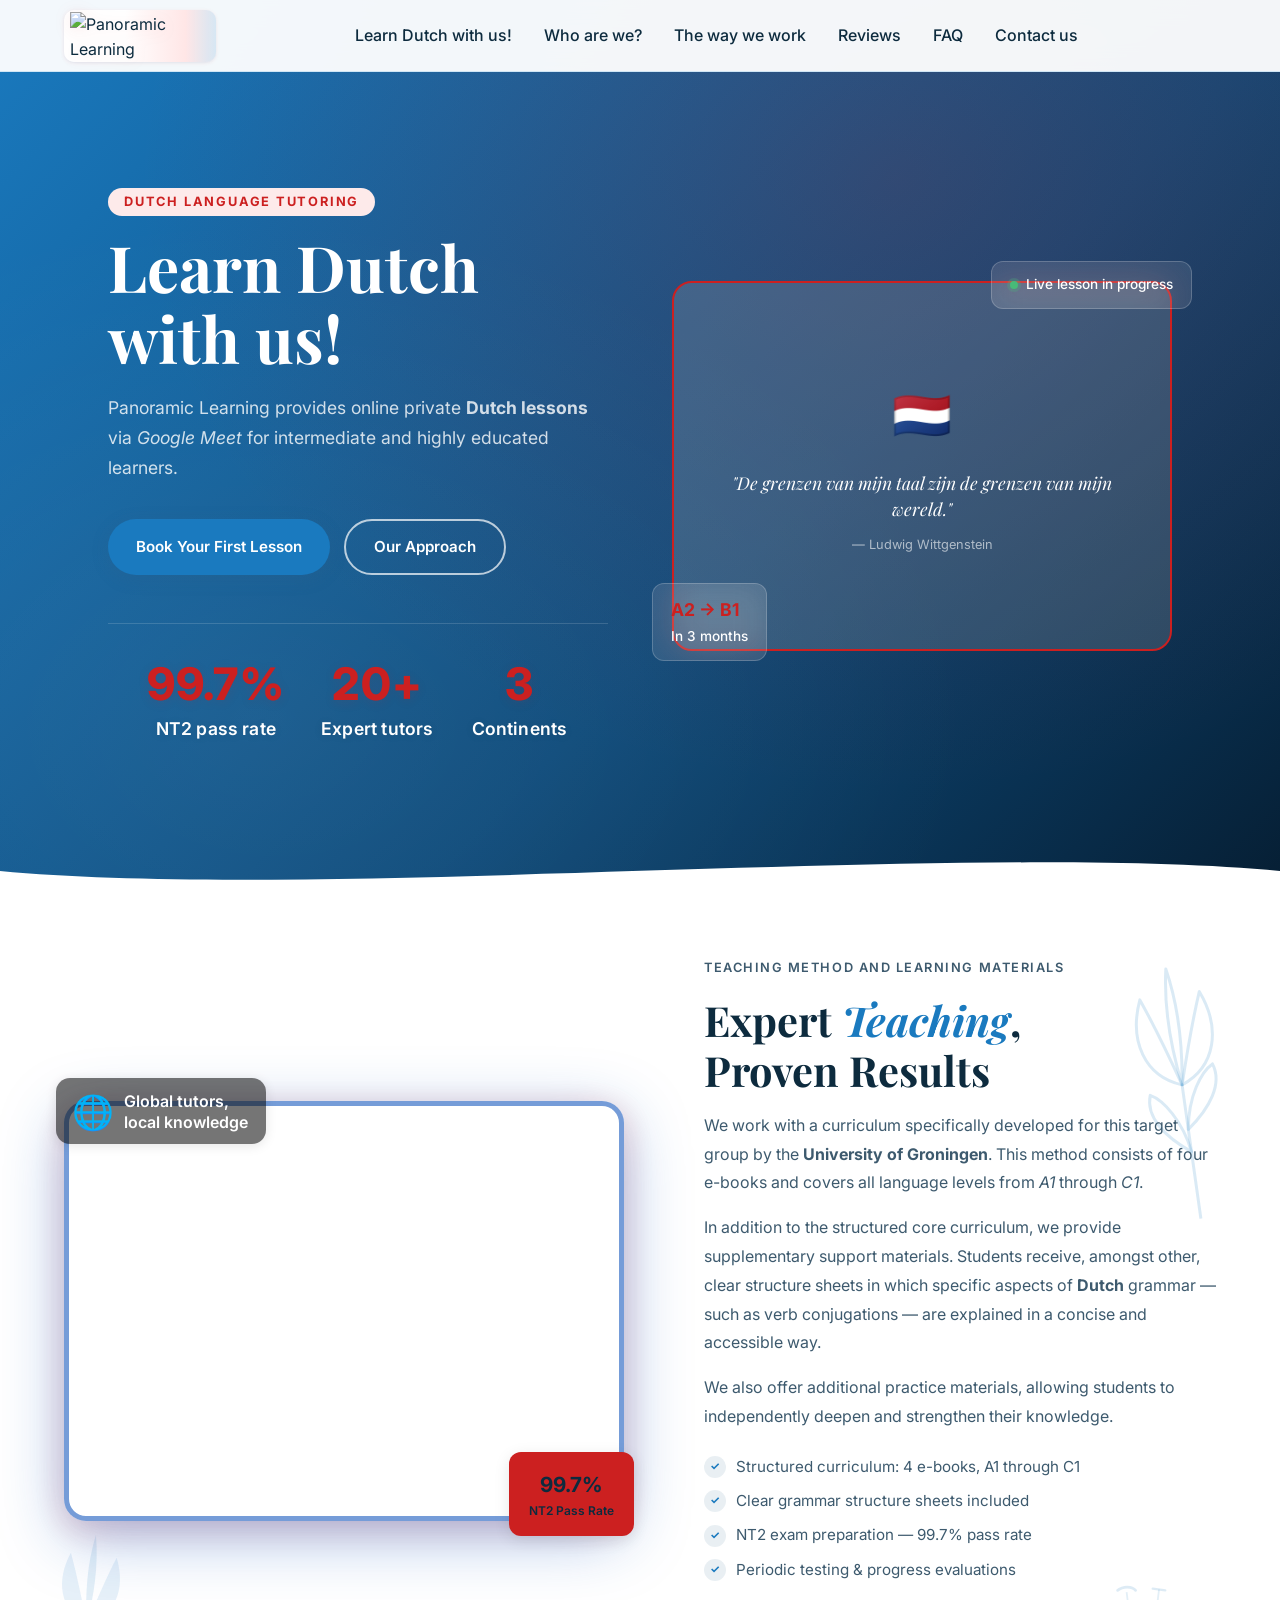
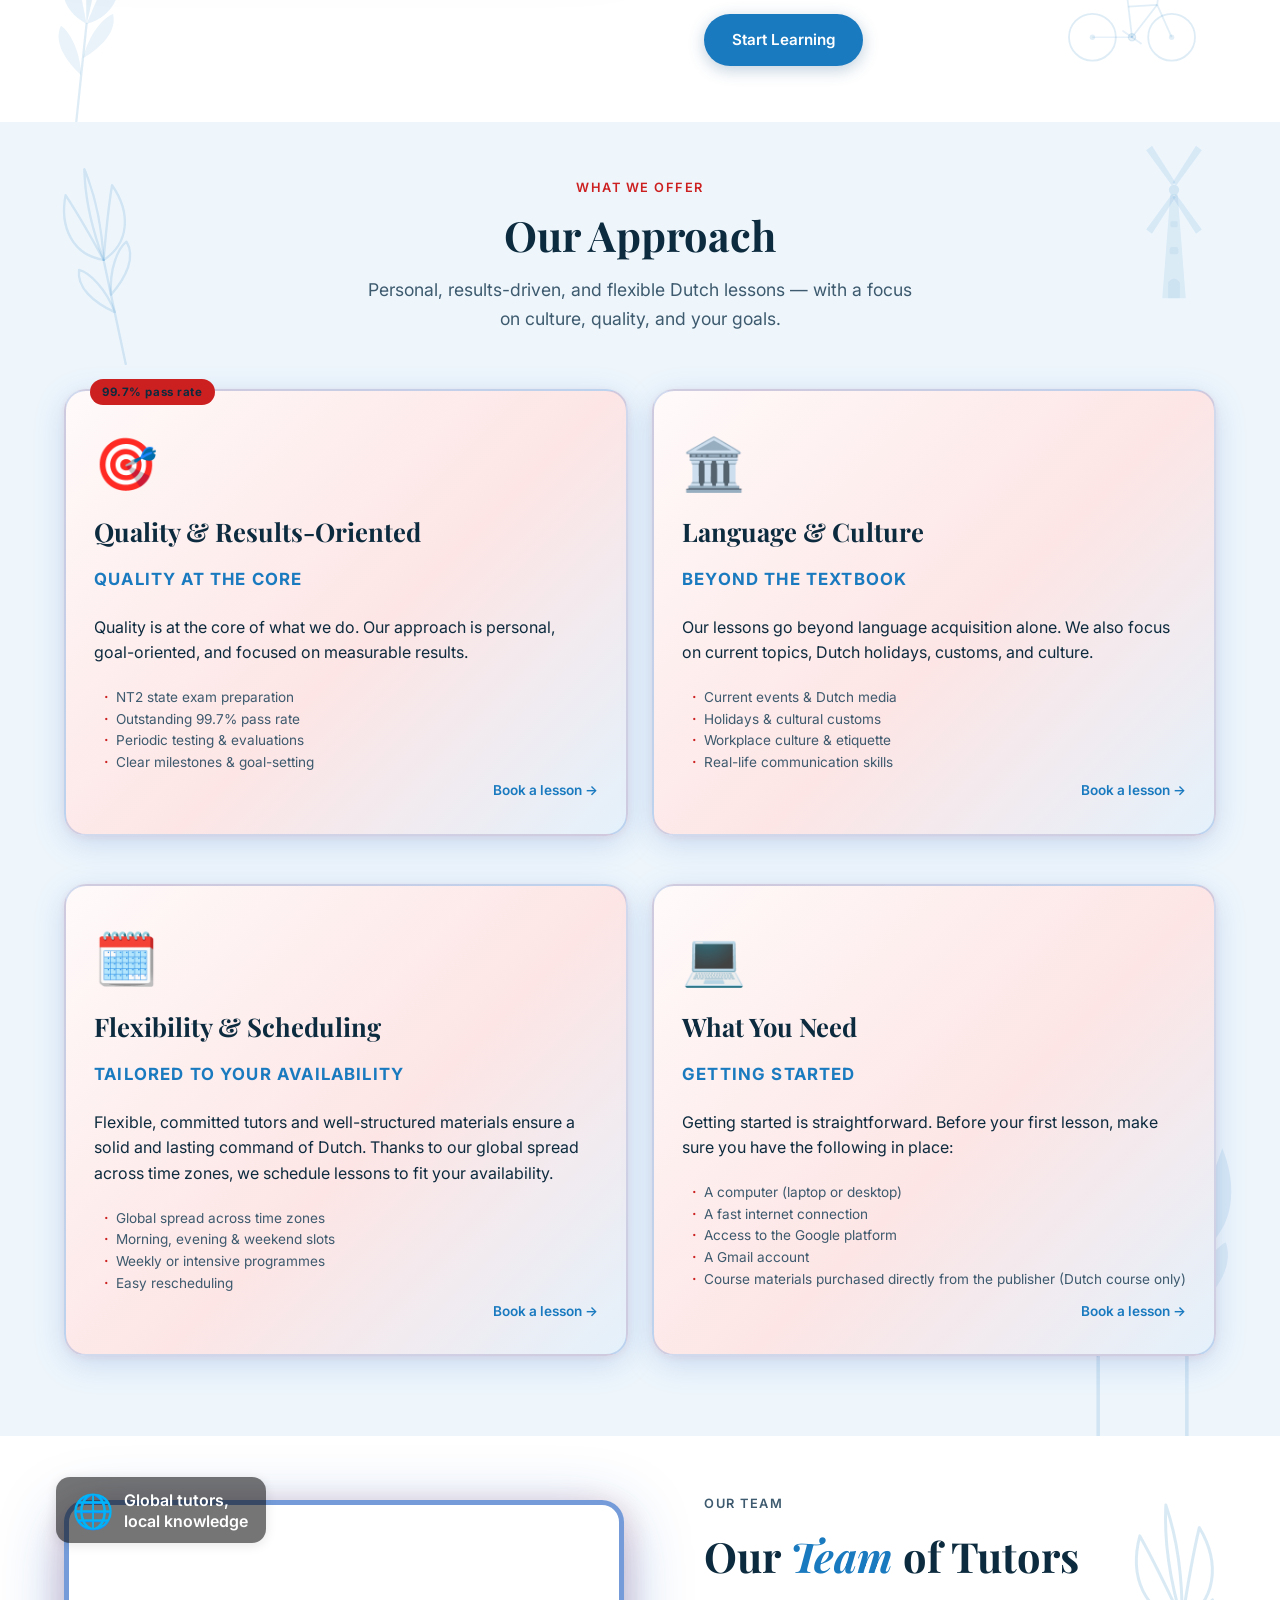
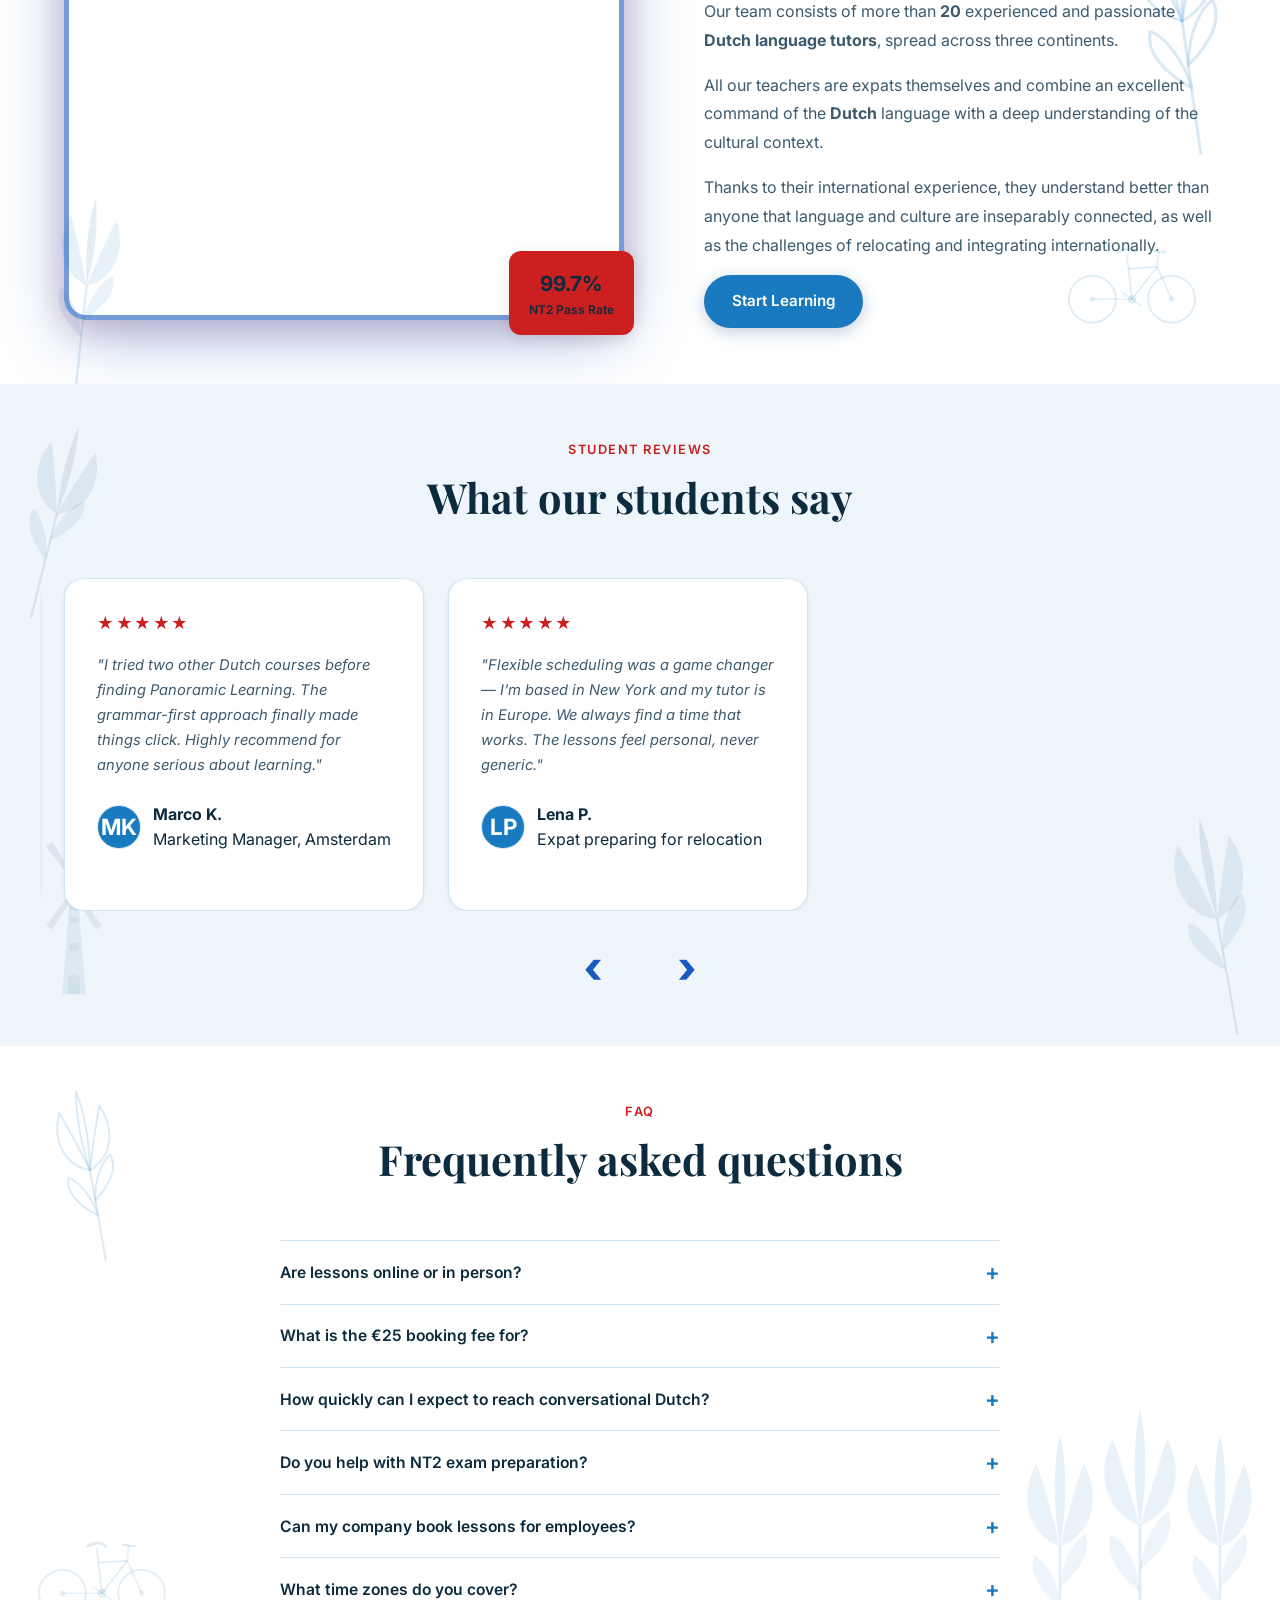
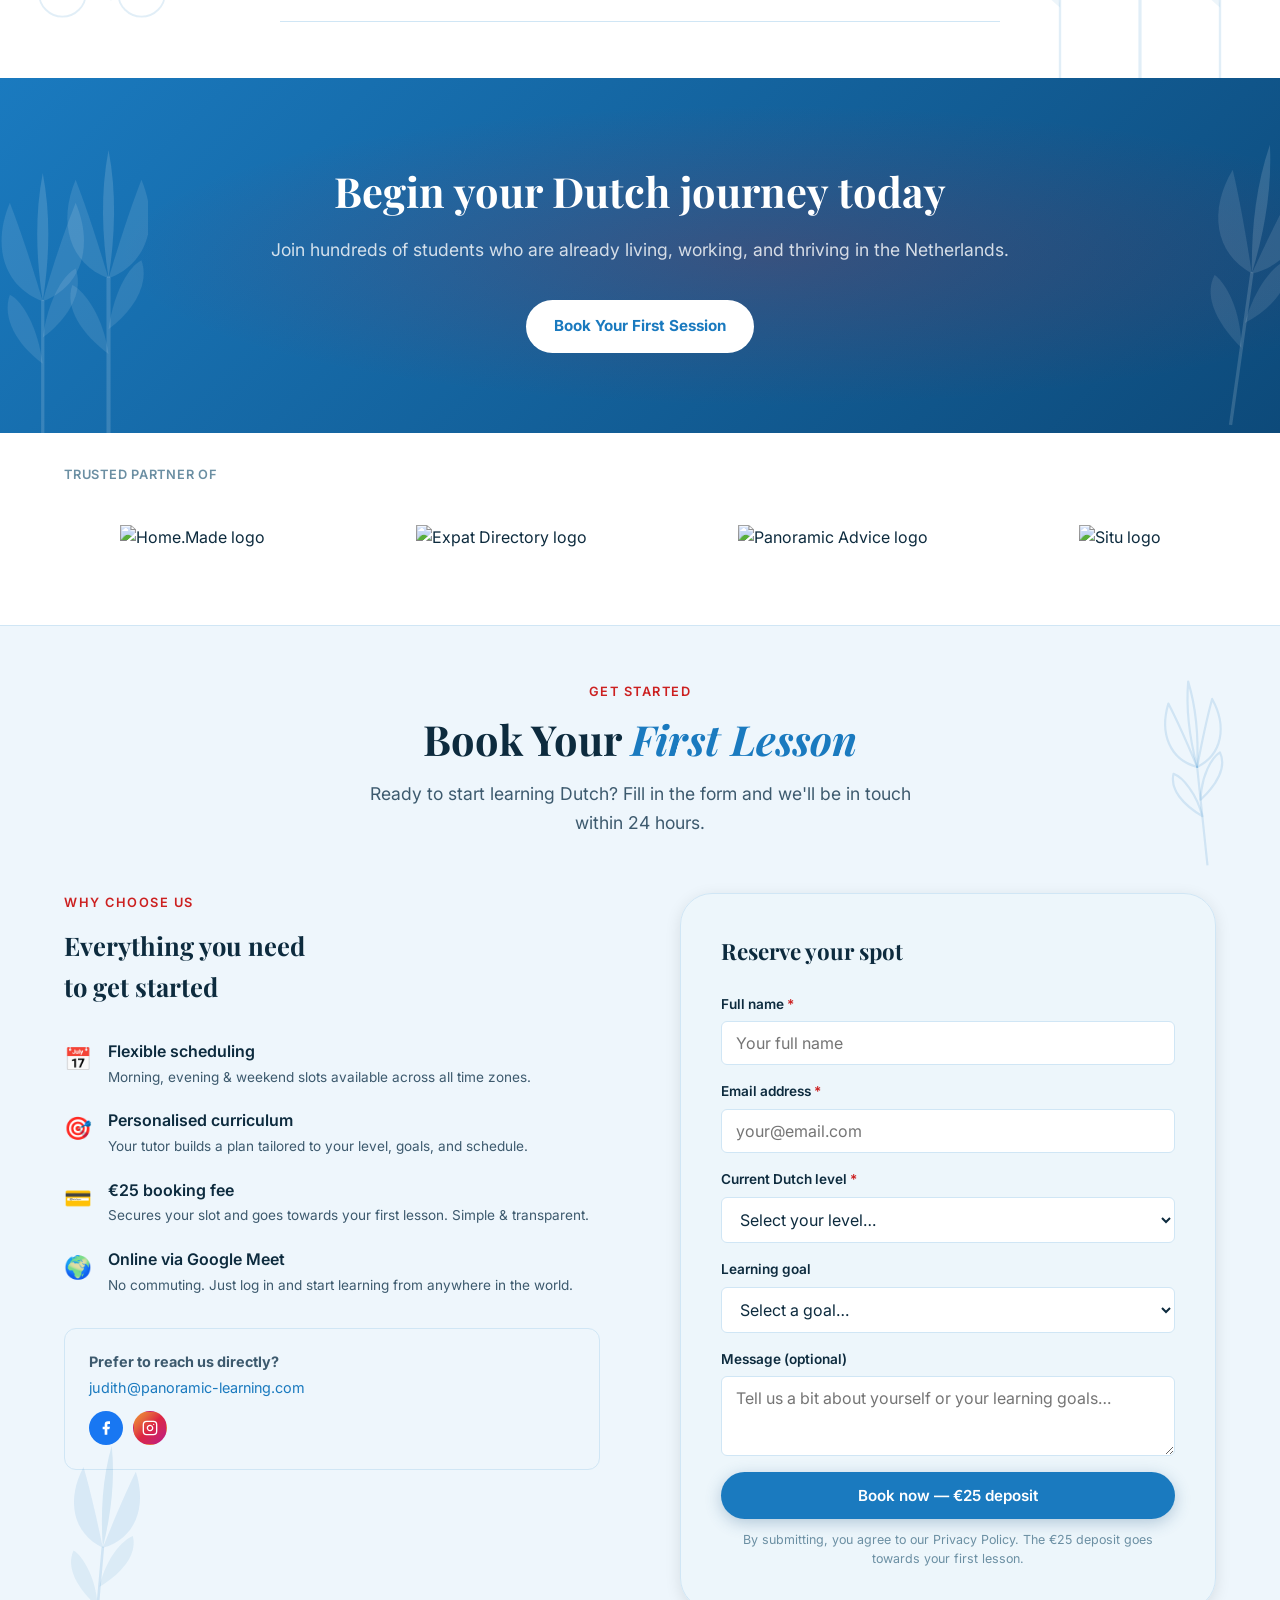
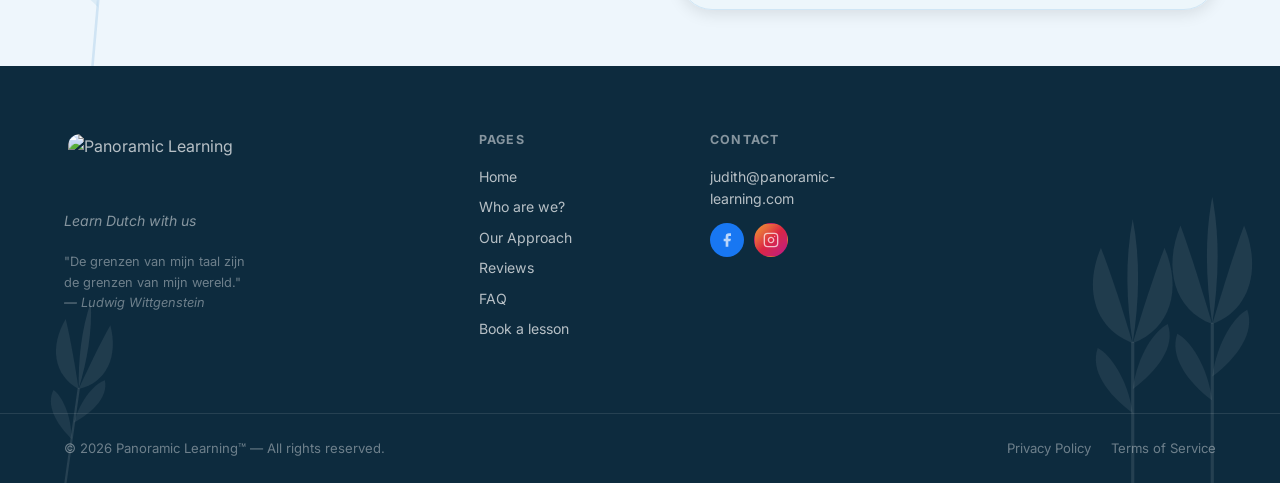
==== index.html @ 32dc15e9 "Add files via upload" ====
<!DOCTYPE html>
<html lang="en">

<head>
  <meta charset="UTF-8" />
  <meta name="viewport" content="width=device-width, initial-scale=1.0" />
  <title>Panoramic Learning — Learn Dutch With Us</title>
  <meta name="description" content="Expert Dutch language tutors for expats and internationals. Flexible online lessons, personalised curriculum, real cultural immersion." />
  <meta name="robots" content="noindex, nofollow" />
  <link rel="icon" type="image/png" href="images/logo.png" />
  <link rel="preconnect" href="https://fonts.googleapis.com" />
  <link rel="preconnect" href="https://fonts.gstatic.com" crossorigin />
  <link href="https://fonts.googleapis.com/css2?family=Playfair+Display:wght@400;600;700&family=Inter:wght@300;400;500;600&display=swap" rel="stylesheet" />
  <link rel="stylesheet" href="style.css" />
</head>

<body>

  <!-- ========== HEADER ========== -->
  <header class="site-header" id="site-header">
    <div class="container header-inner">
      <a href="#home" class="logo">
        <span class="logo-highlight logo-highlight--full">
          <img src="images/full-logo.png" alt="Panoramic Learning" class="logo-img logo-img--full" />
        </span>
        <span class="logo-highlight logo-highlight--tulip">
          <img src="images/logo.png" alt="Panoramic Learning Tulip Logo" class="logo-img logo-img--tulip" />
        </span>
      </a>
      <nav class="main-nav" id="main-nav">
        <ul class="main-menu">
          <li><a href="#home">Learn Dutch with us!</a></li>
          <li><a href="#about">Who are we?</a></li>
          <li><a href="#courses">The way we work</a></li>
          <li><a href="#testimonials">Reviews</a></li>
          <li><a href="#faq">FAQ</a></li>
          <li><a href="#booking" class="nav-cta">Contact us</a></li>
        </ul>
      </nav>
      <div class="header-actions">
        <button class="hamburger" id="hamburger" aria-label="Toggle menu" aria-expanded="false">
          <span></span><span></span><span></span>
        </button>
      </div>
    </div>
  </header>

  <!-- ========== HERO ========== -->
  <section class="hero" id="home">
    <div class="hero-bg"></div>
    <div class="container hero-inner">
      <div class="hero-content slide-in-left">
        <p class="hero-eyebrow">Dutch Language Tutoring</p>
        <h1 class="hero-title">Learn Dutch<br>with us!</h1>
        <p class="hero-sub">Panoramic Learning provides online private <strong>Dutch lessons</strong> via <em>Google Meet</em> for intermediate and highly educated learners.</p>
        <div class="hero-actions fade-up anim-delay-1">
          <a href="#booking" class="btn btn-primary">Book Your First Lesson</a>
          <a href="#courses" class="btn btn-outline">Our Approach</a>
        </div>
        <div class="hero-stats fade-up anim-delay-2">
          <div class="stat"><strong>99.7%</strong><span>NT2 pass rate</span></div>
          <div class="stat"><strong>20+</strong><span>Expert tutors</span></div>
          <div class="stat"><strong>3</strong><span>Continents</span></div>
        </div>
      </div>
      <div class="hero-visual slide-in-right">
        <div class="hero-card hero-card--main tulip-bg">
          <div class="hero-card-icon">&#x1f1f3;&#x1f1f1;</div>
          <p class="hero-card-quote">"De grenzen van mijn taal zijn de grenzen van mijn wereld."</p>
          <p class="hero-card-author">— Ludwig Wittgenstein</p>
        </div>
        <div class="hero-card hero-card--float hero-card--float-1">
          <span class="badge-dot badge-dot--green"></span>
          <span>Live lesson in progress</span>
        </div>
        <div class="hero-card hero-card--float hero-card--float-2">
          <strong>A2 → B1</strong>
          <span>In 3 months</span>
        </div>
      </div>
    </div>

    <!-- LOGO DECORATION -->
    <div class="hero-logo-art-left" aria-hidden="true"
      style="position:absolute; left:-180px; bottom:-90px; opacity:0.13; z-index:0; pointer-events:none;">
      <img src="images/black-logo.png" alt="" style="width:600px; height:auto; display:block;" />
    </div>
    <div class="hero-logo-art-right" aria-hidden="true"
      style="position:absolute; right:-180px; bottom:-90px; opacity:0.13; z-index:0; pointer-events:none;">
      <img src="images/black-logo.png" alt="" style="width:600px; height:auto; display:block;" />
    </div>

    <div class="hero-wave">
      <svg viewBox="0 0 1440 60" preserveAspectRatio="none">
        <path d="M0,30 C360,60 1080,0 1440,30 L1440,60 L0,60 Z" fill="#ffffff" />
      </svg>
    </div>
  </section>

  <!-- ========== ABOUT — Teaching Method ========== -->
  <section class="section about" id="about">
    <!-- botanical outline tulip -->
    <svg class="section-tulip-deco st-about" aria-hidden="true" viewBox="0 0 80 200" fill="none"
      stroke="rgba(26,122,191,0.16)" stroke-width="2" stroke-linecap="round" stroke-linejoin="round"
      xmlns="http://www.w3.org/2000/svg">
      <path d="M40,200 L40,110" />
      <path d="M40,155 C24,143 13,128 18,114 C26,118 37,134 40,155Z" />
      <path d="M40,140 C56,128 67,113 62,99 C54,103 43,118 40,140Z" />
      <path d="M40,110 C16,101 9,76 20,50 C27,68 34,90 40,110Z" />
      <path d="M40,110 C36,84 35,58 40,32 C45,58 44,84 40,110Z" />
      <path d="M40,110 C64,101 71,76 60,50 C53,68 46,90 40,110Z" />
    </svg>
    <!-- filled tulip, bottom-left -->
    <svg class="section-tulip-deco st-about-2" aria-hidden="true" viewBox="0 0 80 200"
      xmlns="http://www.w3.org/2000/svg">
      <path d="M40,200 L40,110" fill="none" stroke="rgba(26,122,191,0.14)" stroke-width="2" stroke-linecap="round" />
      <path d="M40,155 C24,143 13,128 18,114 C26,118 37,134 40,155Z" fill="rgba(26,122,191,0.09)" />
      <path d="M40,140 C56,128 67,113 62,99 C54,103 43,118 40,140Z" fill="rgba(26,122,191,0.09)" />
      <path d="M40,110 C16,101 9,76 20,50 C27,68 34,90 40,110Z" fill="rgba(26,122,191,0.10)" />
      <path d="M40,110 C36,84 35,58 40,32 C45,58 44,84 40,110Z" fill="rgba(26,122,191,0.12)" />
      <path d="M40,110 C64,101 71,76 60,50 C53,68 46,90 40,110Z" fill="rgba(26,122,191,0.10)" />
    </svg>
    <!-- Dutch bicycle decoration, bottom-right -->
    <svg class="section-tulip-deco st-bike-about" aria-hidden="true" viewBox="0 0 200 160" style="width:180px;"
      xmlns="http://www.w3.org/2000/svg">
      <circle cx="36" cy="88" r="26" fill="none" stroke="rgba(26,122,191,0.14)" stroke-width="2" />
      <circle cx="124" cy="88" r="26" fill="none" stroke="rgba(26,122,191,0.14)" stroke-width="2" />
      <circle cx="36" cy="88" r="3" fill="rgba(26,122,191,0.12)" />
      <circle cx="124" cy="88" r="3" fill="rgba(26,122,191,0.12)" />
      <path d="M36,88 L80,88" fill="none" stroke="rgba(26,122,191,0.10)" stroke-width="1.5" />
      <path d="M80,88 L76,54" fill="none" stroke="rgba(26,122,191,0.13)" stroke-width="2" />
      <path d="M76,54 L108,52" fill="none" stroke="rgba(26,122,191,0.13)" stroke-width="2" />
      <path d="M108,52 L80,88" fill="none" stroke="rgba(26,122,191,0.13)" stroke-width="2" />
      <path d="M108,52 L124,88" fill="none" stroke="rgba(26,122,191,0.12)" stroke-width="2" />
      <path d="M76,54 L74,38" fill="none" stroke="rgba(26,122,191,0.12)" stroke-width="2" />
      <path d="M64,36 C70,31 80,31 84,36" fill="none" stroke="rgba(26,122,191,0.15)" stroke-width="3" stroke-linecap="round" />
      <path d="M108,52 L110,35" fill="none" stroke="rgba(26,122,191,0.12)" stroke-width="2" />
      <path d="M103,34 L117,36" fill="none" stroke="rgba(26,122,191,0.15)" stroke-width="2.5" stroke-linecap="round" />
      <circle cx="80" cy="88" r="4" fill="rgba(26,122,191,0.09)" stroke="rgba(26,122,191,0.12)" stroke-width="1.5" />
      <path d="M80,88 L90,95" fill="none" stroke="rgba(26,122,191,0.11)" stroke-width="2" stroke-linecap="round" />
      <path d="M80,88 L70,81" fill="none" stroke="rgba(26,122,191,0.11)" stroke-width="2" stroke-linecap="round" />
    </svg>
    <div class="container about-grid">
      <div class="about-image-wrap slide-in-left">
        <div class="about-image-placeholder about-image-photo">
          <div class="about-img-label">
            <span class="about-img-icon">&#x1f310;</span>
            <span>Global tutors,<br>local knowledge</span>
          </div>
          <div class="about-badge about-badge-corner">
            <strong>99.7%</strong>
            <span>NT2 Pass Rate</span>
          </div>
        </div>
      </div>
      <div class="about-content slide-in-right">
        <p class="section-eyebrow">Teaching Method and Learning Materials</p>
        <h2 class="section-title">Expert <em>Teaching</em>,<br>Proven Results</h2>
        <p>We work with a curriculum specifically developed for this target group by the <strong>University of Groningen</strong>. This method consists of four e-books and covers all language levels from <em>A1</em> through <em>C1</em>.</p>
        <p>In addition to the structured core curriculum, we provide supplementary support materials. Students receive, amongst other, clear structure sheets in which specific aspects of <strong>Dutch</strong> grammar — such as verb conjugations — are explained in a concise and accessible way.</p>
        <p>We also offer additional practice materials, allowing students to independently deepen and strengthen their knowledge.</p>
        <ul class="about-features">
          <li><span class="feature-icon">✓</span> Structured curriculum: 4 e-books, A1 through C1</li>
          <li><span class="feature-icon">✓</span> Clear grammar structure sheets included</li>
          <li><span class="feature-icon">✓</span> NT2 exam preparation — 99.7% pass rate</li>
          <li><span class="feature-icon">✓</span> Periodic testing &amp; progress evaluations</li>
        </ul>
        <a href="#booking" class="btn btn-primary">Start Learning</a>
      </div>
    </div>
  </section>

  <!-- ========== COURSES ========== -->
  <section class="section section--alt courses" id="courses">
    <!-- two filled tulips at bottom-right -->
    <svg class="section-tulip-deco st-courses" aria-hidden="true" viewBox="0 0 110 200" xmlns="http://www.w3.org/2000/svg">
      <path d="M30,200 L30,112" fill="none" stroke="rgba(26,122,191,0.14)" stroke-width="2" stroke-linecap="round" />
      <path d="M30,156 C14,144 3,129 8,115 C16,119 27,135 30,156Z" fill="rgba(26,122,191,0.09)" />
      <path d="M30,141 C46,129 57,114 52,100 C44,104 33,119 30,141Z" fill="rgba(26,122,191,0.09)" />
      <path d="M30,112 C6,103 -1,78 10,52 C17,70 24,92 30,112Z" fill="rgba(26,122,191,0.10)" />
      <path d="M30,112 C26,86 25,60 30,34 C35,60 34,86 30,112Z" fill="rgba(26,122,191,0.12)" />
      <path d="M30,112 C54,103 61,78 50,52 C43,70 36,92 30,112Z" fill="rgba(26,122,191,0.10)" />
      <path d="M80,200 L80,100" fill="none" stroke="rgba(26,122,191,0.14)" stroke-width="2" stroke-linecap="round" />
      <path d="M80,148 C64,136 53,120 58,106 C66,110 77,126 80,148Z" fill="rgba(26,122,191,0.09)" />
      <path d="M80,133 C96,121 107,105 102,91 C94,95 83,111 80,133Z" fill="rgba(26,122,191,0.09)" />
      <path d="M80,100 C56,91 49,65 60,38 C67,57 74,80 80,100Z" fill="rgba(26,122,191,0.10)" />
      <path d="M80,100 C76,73 75,46 80,20 C85,46 84,73 80,100Z" fill="rgba(26,122,191,0.12)" />
      <path d="M80,100 C104,91 111,65 100,38 C93,57 86,80 80,100Z" fill="rgba(26,122,191,0.10)" />
    </svg>
    <!-- outline tulip, top-left -->
    <svg class="section-tulip-deco st-courses-2" aria-hidden="true" viewBox="0 0 80 200" fill="none"
      stroke="rgba(26,122,191,0.14)" stroke-width="2" stroke-linecap="round" stroke-linejoin="round"
      xmlns="http://www.w3.org/2000/svg">
      <path d="M40,200 L40,110" />
      <path d="M40,155 C24,143 13,128 18,114 C26,118 37,134 40,155Z" />
      <path d="M40,140 C56,128 67,113 62,99 C54,103 43,118 40,140Z" />
      <path d="M40,110 C16,101 9,76 20,50 C27,68 34,90 40,110Z" />
      <path d="M40,110 C36,84 35,58 40,32 C45,58 44,84 40,110Z" />
      <path d="M40,110 C64,101 71,76 60,50 C53,68 46,90 40,110Z" />
    </svg>
    <!-- Dutch windmill decoration, top-right -->
    <svg class="section-tulip-deco st-windmill-courses" aria-hidden="true" viewBox="0 0 150 270" style="width:110px;" xmlns="http://www.w3.org/2000/svg">
      <path d="M44,220 L76,220 L65,78 L55,78 Z" fill="rgba(26,122,191,0.09)" />
      <path d="M57,66 L22,18 L30,12 L62,62 Z" fill="rgba(26,122,191,0.10)" />
      <path d="M63,78 L98,126 L90,132 L58,82 Z" fill="rgba(26,122,191,0.10)" />
      <path d="M63,66 L98,18 L90,12 L58,62 Z" fill="rgba(26,122,191,0.10)" />
      <path d="M57,78 L22,126 L30,132 L62,82 Z" fill="rgba(26,122,191,0.10)" />
      <circle cx="60" cy="72" r="7" fill="rgba(26,122,191,0.13)" />
      <path d="M52,220 L52,198 Q60,188 68,198 L68,220 Z" fill="rgba(26,122,191,0.07)" />
      <rect x="54" y="150" width="12" height="10" rx="3" fill="rgba(26,122,191,0.07)" />
      <rect x="55" y="115" width="10" height="8" rx="2" fill="rgba(26,122,191,0.07)" />
    </svg>
    <div class="container">
      <div class="section-header fade-up">
        <p class="section-eyebrow">What We Offer</p>
        <h2 class="section-title">Our Approach</h2>
        <p class="section-sub">Personal, results-driven, and flexible Dutch lessons — with a focus on culture, quality, and your goals.</p>
      </div>
      <div class="courses-grid courses-grid--stack">
        <div class="course-card course-card--featured fade-up anim-delay-1">
          <div class="course-badge">99.7% pass rate</div>
          <div class="course-icon">&#x1f3af;</div>
          <h3>Quality &amp; Results-Oriented</h3>
          <p class="course-level">Quality at the Core</p>
          <p class="course-description">Quality is at the core of what we do. Our approach is personal, goal-oriented, and focused on measurable results.</p>
          <ul>
            <li>NT2 state exam preparation</li>
            <li>Outstanding 99.7% pass rate</li>
            <li>Periodic testing &amp; evaluations</li>
            <li>Clear milestones &amp; goal-setting</li>
          </ul>
          <a href="#booking" class="course-link">Book a lesson →</a>
        </div>
        <div class="course-card fade-up anim-delay-2">
          <div class="course-icon">&#x1f3db;&#xfe0f;</div>
          <h3>Language &amp; Culture</h3>
          <p class="course-level">Beyond the Textbook</p>
          <p class="course-description">Our lessons go beyond language acquisition alone. We also focus on current topics, Dutch holidays, customs, and culture.</p>
          <ul>
            <li>Current events &amp; Dutch media</li>
            <li>Holidays &amp; cultural customs</li>
            <li>Workplace culture &amp; etiquette</li>
            <li>Real-life communication skills</li>
          </ul>
          <a href="#booking" class="course-link">Book a lesson →</a>
        </div>
        <div class="course-card fade-up anim-delay-3">
          <div class="course-icon">&#x1f5d3;&#xfe0f;</div>
          <h3>Flexibility &amp; Scheduling</h3>
          <p class="course-level">Tailored to Your Availability</p>
          <p class="course-description">Flexible, committed tutors and well-structured materials ensure a solid and lasting command of Dutch. Thanks to our global spread across time zones, we schedule lessons to fit your availability.</p>
          <ul>
            <li>Global spread across time zones</li>
            <li>Morning, evening &amp; weekend slots</li>
            <li>Weekly or intensive programmes</li>
            <li>Easy rescheduling</li>
          </ul>
          <a href="#booking" class="course-link">Book a lesson →</a>
        </div>
        <div class="course-card fade-up anim-delay-4">
          <div class="course-icon">&#x1f4bb;</div>
          <h3>What You Need</h3>
          <p class="course-level">Getting Started</p>
          <p class="course-description">Getting started is straightforward. Before your first lesson, make sure you have the following in place:</p>
          <ul>
            <li>A computer (laptop or desktop)</li>
            <li>A fast internet connection</li>
            <li>Access to the Google platform</li>
            <li>A Gmail account</li>
            <li>Course materials purchased directly from the publisher (Dutch course only)</li>
          </ul>
          <a href="#booking" class="course-link">Book a lesson →</a>
        </div>
      </div>
    </div>
  </section>

  <!-- ========== ABOUT — Our Team ========== -->
  <section class="section about" id="team">
    <!-- botanical outline tulip -->
    <svg class="section-tulip-deco st-about" aria-hidden="true" viewBox="0 0 80 200" fill="none"
      stroke="rgba(26,122,191,0.16)" stroke-width="2" stroke-linecap="round" stroke-linejoin="round"
      xmlns="http://www.w3.org/2000/svg">
      <path d="M40,200 L40,110" />
      <path d="M40,155 C24,143 13,128 18,114 C26,118 37,134 40,155Z" />
      <path d="M40,140 C56,128 67,113 62,99 C54,103 43,118 40,140Z" />
      <path d="M40,110 C16,101 9,76 20,50 C27,68 34,90 40,110Z" />
      <path d="M40,110 C36,84 35,58 40,32 C45,58 44,84 40,110Z" />
      <path d="M40,110 C64,101 71,76 60,50 C53,68 46,90 40,110Z" />
    </svg>
    <!-- filled tulip, bottom-left -->
    <svg class="section-tulip-deco st-about-2" aria-hidden="true" viewBox="0 0 80 200" xmlns="http://www.w3.org/2000/svg">
      <path d="M40,200 L40,110" fill="none" stroke="rgba(26,122,191,0.14)" stroke-width="2" stroke-linecap="round" />
      <path d="M40,155 C24,143 13,128 18,114 C26,118 37,134 40,155Z" fill="rgba(26,122,191,0.09)" />
      <path d="M40,140 C56,128 67,113 62,99 C54,103 43,118 40,140Z" fill="rgba(26,122,191,0.09)" />
      <path d="M40,110 C16,101 9,76 20,50 C27,68 34,90 40,110Z" fill="rgba(26,122,191,0.10)" />
      <path d="M40,110 C36,84 35,58 40,32 C45,58 44,84 40,110Z" fill="rgba(26,122,191,0.12)" />
      <path d="M40,110 C64,101 71,76 60,50 C53,68 46,90 40,110Z" fill="rgba(26,122,191,0.10)" />
    </svg>
    <!-- Dutch bicycle decoration, bottom-right -->
    <svg class="section-tulip-deco st-bike-about" aria-hidden="true" viewBox="0 0 200 160" style="width:180px;" xmlns="http://www.w3.org/2000/svg">
      <circle cx="36" cy="88" r="26" fill="none" stroke="rgba(26,122,191,0.14)" stroke-width="2" />
      <circle cx="124" cy="88" r="26" fill="none" stroke="rgba(26,122,191,0.14)" stroke-width="2" />
      <circle cx="36" cy="88" r="3" fill="rgba(26,122,191,0.12)" />
      <circle cx="124" cy="88" r="3" fill="rgba(26,122,191,0.12)" />
      <path d="M36,88 L80,88" fill="none" stroke="rgba(26,122,191,0.10)" stroke-width="1.5" />
      <path d="M80,88 L76,54" fill="none" stroke="rgba(26,122,191,0.13)" stroke-width="2" />
      <path d="M76,54 L108,52" fill="none" stroke="rgba(26,122,191,0.13)" stroke-width="2" />
      <path d="M108,52 L80,88" fill="none" stroke="rgba(26,122,191,0.13)" stroke-width="2" />
      <path d="M108,52 L124,88" fill="none" stroke="rgba(26,122,191,0.12)" stroke-width="2" />
      <path d="M76,54 L74,38" fill="none" stroke="rgba(26,122,191,0.12)" stroke-width="2" />
      <path d="M64,36 C70,31 80,31 84,36" fill="none" stroke="rgba(26,122,191,0.15)" stroke-width="3" stroke-linecap="round" />
      <path d="M108,52 L110,35" fill="none" stroke="rgba(26,122,191,0.12)" stroke-width="2" />
      <path d="M103,34 L117,36" fill="none" stroke="rgba(26,122,191,0.15)" stroke-width="2.5" stroke-linecap="round" />
      <circle cx="80" cy="88" r="4" fill="rgba(26,122,191,0.09)" stroke="rgba(26,122,191,0.12)" stroke-width="1.5" />
      <path d="M80,88 L90,95" fill="none" stroke="rgba(26,122,191,0.11)" stroke-width="2" stroke-linecap="round" />
      <path d="M80,88 L70,81" fill="none" stroke="rgba(26,122,191,0.11)" stroke-width="2" stroke-linecap="round" />
    </svg>
    <div class="container about-grid">
      <div class="about-image-wrap slide-in-left">
        <div class="about-image-placeholder team-image-photo">
          <div class="about-img-label">
            <span class="about-img-icon">&#x1f310;</span>
            <span>Global tutors,<br>local knowledge</span>
          </div>
          <div class="about-badge about-badge-corner">
            <strong>99.7%</strong>
            <span>NT2 Pass Rate</span>
          </div>
        </div>
      </div>
      <div class="about-content slide-in-right">
        <p class="section-eyebrow">Our Team</p>
        <h2 class="section-title">Our <em>Team</em> of <strong>Tutors</strong></h2>
        <p>Our team consists of more than <strong>20</strong> experienced and passionate <strong>Dutch language tutors</strong>, spread across three continents.</p>
        <p>All our teachers are expats themselves and combine an excellent command of the <strong>Dutch</strong> language with a deep understanding of the cultural context.</p>
        <p>Thanks to their international experience, they understand better than anyone that language and culture are inseparably connected, as well as the challenges of relocating and integrating internationally.</p>
        <a href="#booking" class="btn btn-primary">Start Learning</a>
      </div>
    </div>
  </section>

  <!-- ========== TESTIMONIALS ========== -->
  <section class="section section--alt testimonials" id="testimonials">
    <svg class="section-tulip-deco st-test-tl" aria-hidden="true" viewBox="0 0 60 160" xmlns="http://www.w3.org/2000/svg">
      <path d="M30,160 L30,85" fill="none" stroke="rgba(13,74,122,0.12)" stroke-width="1.5" stroke-linecap="round" />
      <path d="M30,118 C18,109 9,96 13,85 C20,89 28,101 30,118Z" fill="rgba(13,74,122,0.08)" />
      <path d="M30,104 C42,95 51,82 47,71 C40,75 31,88 30,104Z" fill="rgba(13,74,122,0.08)" />
      <path d="M30,85 C10,78 4,56 14,36 C20,52 26,69 30,85Z" fill="rgba(13,74,122,0.09)" />
      <path d="M30,85 C27,64 26,42 30,22 C34,42 33,64 30,85Z" fill="rgba(13,74,122,0.10)" />
      <path d="M30,85 C50,78 56,56 46,36 C40,52 34,69 30,85Z" fill="rgba(13,74,122,0.09)" />
    </svg>
    <svg class="section-tulip-deco st-test-br" aria-hidden="true" viewBox="0 0 70 180" xmlns="http://www.w3.org/2000/svg">
      <path d="M35,180 L35,95" fill="none" stroke="rgba(13,74,122,0.12)" stroke-width="1.5" stroke-linecap="round" />
      <path d="M35,133 C19,122 9,107 14,94 C22,98 32,113 35,133Z" fill="rgba(13,74,122,0.08)" />
      <path d="M35,118 C51,107 61,92 56,79 C48,83 37,98 35,118Z" fill="rgba(13,74,122,0.08)" />
      <path d="M35,95 C11,87 4,62 16,36 C23,55 30,76 35,95Z" fill="rgba(13,74,122,0.09)" />
      <path d="M35,95 C31,70 30,44 35,20 C40,44 39,70 35,95Z" fill="rgba(13,74,122,0.10)" />
      <path d="M35,95 C59,87 66,62 54,36 C47,55 40,76 35,95Z" fill="rgba(13,74,122,0.09)" />
    </svg>
    <!-- Dutch windmill decoration, bottom-left -->
    <svg class="section-tulip-deco st-windmill-test" aria-hidden="true" viewBox="0 0 150 270" style="width:110px;" xmlns="http://www.w3.org/2000/svg">
      <path d="M44,220 L76,220 L65,78 L55,78 Z" fill="rgba(13,74,122,0.08)" />
      <path d="M57,66 L22,18 L30,12 L62,62 Z" fill="rgba(13,74,122,0.09)" />
      <path d="M63,78 L98,126 L90,132 L58,82 Z" fill="rgba(13,74,122,0.09)" />
      <path d="M63,66 L98,18 L90,12 L58,62 Z" fill="rgba(13,74,122,0.09)" />
      <path d="M57,78 L22,126 L30,132 L62,82 Z" fill="rgba(13,74,122,0.09)" />
      <circle cx="60" cy="72" r="7" fill="rgba(13,74,122,0.12)" />
      <path d="M52,220 L52,198 Q60,188 68,198 L68,220 Z" fill="rgba(13,74,122,0.06)" />
      <rect x="54" y="150" width="12" height="10" rx="3" fill="rgba(13,74,122,0.06)" />
      <rect x="55" y="115" width="10" height="8" rx="2" fill="rgba(13,74,122,0.06)" />
    </svg>
    <div class="container">
      <div class="section-header fade-up">
        <p class="section-eyebrow">Student Reviews</p>
        <h2 class="section-title">What our students say</h2>
      </div>
      <div class="testimonial-track-wrap">
        <div class="testimonial-track" id="testimonial-track">
          <div class="testimonial-card">
            <div class="testimonial-stars">★★★★★</div>
            <p>"Within three months I could hold a full conversation with my Dutch colleagues. The cultural context Judith brings to every lesson is what makes Panoramic Learning different."</p>
            <div class="testimonial-author">
              <div class="author-avatar">SR</div>
              <div><strong>Sarah R.</strong><br><span>Software Engineer, relocated from UK</span></div>
            </div>
          </div>
          <div class="testimonial-card">
            <div class="testimonial-stars">★★★★★</div>
            <p>"I tried two other Dutch courses before finding Panoramic Learning. The grammar-first approach finally made things click. Highly recommend for anyone serious about learning."</p>
            <div class="testimonial-author">
              <div class="author-avatar">MK</div>
              <div><strong>Marco K.</strong><br><span>Marketing Manager, Amsterdam</span></div>
            </div>
          </div>
          <div class="testimonial-card">
            <div class="testimonial-stars">★★★★★</div>
            <p>"Flexible scheduling was a game changer — I'm based in New York and my tutor is in Europe. We always find a time that works. The lessons feel personal, never generic."</p>
            <div class="testimonial-author">
              <div class="author-avatar">LP</div>
              <div><strong>Lena P.</strong><br><span>Expat preparing for relocation</span></div>
            </div>
          </div>
          <div class="testimonial-card">
            <div class="testimonial-stars">★★★★★</div>
            <p>"I passed my NT2 exam on the first attempt. My tutor prepared me not just with language, but with confidence. The investment paid off many times over."</p>
            <div class="testimonial-author">
              <div class="author-avatar">AT</div>
              <div><strong>Ayşe T.</strong><br><span>Permanent residency applicant</span></div>
            </div>
          </div>
          <div class="testimonial-card">
            <div class="testimonial-stars">★★★★★</div>
            <p>"The combination of real-world Dutch — news, idioms, humour — with proper grammar made learning genuinely enjoyable. I actually look forward to my lessons."</p>
            <div class="testimonial-author">
              <div class="author-avatar">JB</div>
              <div><strong>James B.</strong><br><span>Teacher, The Hague</span></div>
            </div>
          </div>
          <div class="testimonial-card">
            <div class="testimonial-stars">★★★★★</div>
            <p>"My whole family joined — kids and adults together. Each of us got a tailored programme. It felt like a private language school, not a one-size-fits-all online course."</p>
            <div class="testimonial-author">
              <div class="author-avatar">FD</div>
              <div><strong>Fatima D.</strong><br><span>Relocated family, Rotterdam</span></div>
            </div>
          </div>
          <!-- Duplicate cards for infinite scroll effect -->
          <div class="testimonial-card">
            <div class="testimonial-stars">★★★★★</div>
            <p>"Within three months I could hold a full conversation with my Dutch colleagues. The cultural context Judith brings to every lesson is what makes Panoramic Learning different."</p>
            <div class="testimonial-author">
              <div class="author-avatar">SR</div>
              <div><strong>Sarah R.</strong><br><span>Software Engineer, relocated from UK</span></div>
            </div>
          </div>
          <div class="testimonial-card">
            <div class="testimonial-stars">★★★★★</div>
            <p>"I tried two other Dutch courses before finding Panoramic Learning. The grammar-first approach finally made things click. Highly recommend for anyone serious about learning."</p>
            <div class="testimonial-author">
              <div class="author-avatar">MK</div>
              <div><strong>Marco K.</strong><br><span>Marketing Manager, Amsterdam</span></div>
            </div>
          </div>
          <div class="testimonial-card">
            <div class="testimonial-stars">★★★★★</div>
            <p>"Flexible scheduling was a game changer — I'm based in New York and my tutor is in Europe. We always find a time that works. The lessons feel personal, never generic."</p>
            <div class="testimonial-author">
              <div class="author-avatar">LP</div>
              <div><strong>Lena P.</strong><br><span>Expat preparing for relocation</span></div>
            </div>
          </div>
        </div>
      </div>
      <div class="testimonial-nav">
        <span class="tnav-arrow" id="tnav-prev" aria-label="Previous" tabindex="0">‹</span>
        <span class="tnav-arrow" id="tnav-next" aria-label="Next" tabindex="0">›</span>
      </div>
    </div>
  </section>

  <!-- ========== FAQ ========== -->
  <section class="section faq" id="faq">
    <!-- three mini tulips at bottom-right -->
    <svg class="section-tulip-deco st-faq" aria-hidden="true" viewBox="0 0 150 180" xmlns="http://www.w3.org/2000/svg">
      <path d="M25,180 L25,98" fill="none" stroke="rgba(26,122,191,0.13)" stroke-width="1.5" stroke-linecap="round" />
      <path d="M25,136 C13,126 5,114 9,103 C16,107 24,119 25,136Z" fill="rgba(26,122,191,0.08)" />
      <path d="M25,123 C37,113 45,101 41,90 C34,94 26,106 25,123Z" fill="rgba(26,122,191,0.08)" />
      <path d="M25,98 C5,90 -1,68 10,46 C16,62 21,81 25,98Z" fill="rgba(26,122,191,0.09)" />
      <path d="M25,98 C21,74 20,50 25,28 C30,50 29,74 25,98Z" fill="rgba(26,122,191,0.10)" />
      <path d="M25,98 C45,90 51,68 40,46 C34,62 29,81 25,98Z" fill="rgba(26,122,191,0.09)" />
      <path d="M75,180 L75,85" fill="none" stroke="rgba(26,122,191,0.13)" stroke-width="2" stroke-linecap="round" />
      <path d="M75,126 C61,116 53,102 57,90 C65,94 73,108 75,126Z" fill="rgba(26,122,191,0.08)" />
      <path d="M75,112 C89,102 97,88 93,76 C85,80 77,94 75,112Z" fill="rgba(26,122,191,0.08)" />
      <path d="M75,85 C53,76 47,53 58,30 C64,48 70,68 75,85Z" fill="rgba(26,122,191,0.09)" />
      <path d="M75,85 C71,60 70,35 75,12 C80,35 79,60 75,85Z" fill="rgba(26,122,191,0.10)" />
      <path d="M75,85 C97,76 103,53 92,30 C86,48 80,68 75,85Z" fill="rgba(26,122,191,0.09)" />
      <path d="M125,180 L125,98" fill="none" stroke="rgba(26,122,191,0.13)" stroke-width="1.5" stroke-linecap="round" />
      <path d="M125,136 C113,126 105,114 109,103 C116,107 124,119 125,136Z" fill="rgba(26,122,191,0.08)" />
      <path d="M125,123 C137,113 145,101 141,90 C134,94 126,106 125,123Z" fill="rgba(26,122,191,0.08)" />
      <path d="M125,98 C105,90 99,68 110,46 C116,62 121,81 125,98Z" fill="rgba(26,122,191,0.09)" />
      <path d="M125,98 C121,74 120,50 125,28 C130,50 129,74 125,98Z" fill="rgba(26,122,191,0.10)" />
      <path d="M125,98 C145,90 149,68 140,46 C134,62 129,81 125,98Z" fill="rgba(26,122,191,0.09)" />
    </svg>
    <!-- outline tulip, top-left -->
    <svg class="section-tulip-deco st-faq-2" aria-hidden="true" viewBox="0 0 80 200" fill="none"
      stroke="rgba(26,122,191,0.15)" stroke-width="2" stroke-linecap="round" stroke-linejoin="round"
      xmlns="http://www.w3.org/2000/svg">
      <path d="M40,200 L40,110" />
      <path d="M40,155 C24,143 13,128 18,114 C26,118 37,134 40,155Z" />
      <path d="M40,140 C56,128 67,113 62,99 C54,103 43,118 40,140Z" />
      <path d="M40,110 C16,101 9,76 20,50 C27,68 34,90 40,110Z" />
      <path d="M40,110 C36,84 35,58 40,32 C45,58 44,84 40,110Z" />
      <path d="M40,110 C64,101 71,76 60,50 C53,68 46,90 40,110Z" />
    </svg>
    <!-- Dutch bicycle decoration, bottom-left -->
    <svg class="section-tulip-deco st-bike-faq" aria-hidden="true" viewBox="0 0 200 160" style="width:180px;" xmlns="http://www.w3.org/2000/svg">
      <circle cx="36" cy="88" r="26" fill="none" stroke="rgba(26,122,191,0.13)" stroke-width="2" />
      <circle cx="124" cy="88" r="26" fill="none" stroke="rgba(26,122,191,0.13)" stroke-width="2" />
      <circle cx="36" cy="88" r="3" fill="rgba(26,122,191,0.11)" />
      <circle cx="124" cy="88" r="3" fill="rgba(26,122,191,0.11)" />
      <path d="M36,88 L80,88" fill="none" stroke="rgba(26,122,191,0.09)" stroke-width="1.5" />
      <path d="M80,88 L76,54" fill="none" stroke="rgba(26,122,191,0.12)" stroke-width="2" />
      <path d="M76,54 L108,52" fill="none" stroke="rgba(26,122,191,0.12)" stroke-width="2" />
      <path d="M108,52 L80,88" fill="none" stroke="rgba(26,122,191,0.12)" stroke-width="2" />
      <path d="M108,52 L124,88" fill="none" stroke="rgba(26,122,191,0.11)" stroke-width="2" />
      <path d="M76,54 L74,38" fill="none" stroke="rgba(26,122,191,0.11)" stroke-width="2" />
      <path d="M64,36 C70,31 80,31 84,36" fill="none" stroke="rgba(26,122,191,0.14)" stroke-width="3" stroke-linecap="round" />
      <path d="M108,52 L110,35" fill="none" stroke="rgba(26,122,191,0.11)" stroke-width="2" />
      <path d="M103,34 L117,36" fill="none" stroke="rgba(26,122,191,0.14)" stroke-width="2.5" stroke-linecap="round" />
      <circle cx="80" cy="88" r="4" fill="rgba(26,122,191,0.08)" stroke="rgba(26,122,191,0.11)" stroke-width="1.5" />
      <path d="M80,88 L90,95" fill="none" stroke="rgba(26,122,191,0.10)" stroke-width="2" stroke-linecap="round" />
      <path d="M80,88 L70,81" fill="none" stroke="rgba(26,122,191,0.10)" stroke-width="2" stroke-linecap="round" />
    </svg>
    <div class="container">
      <div class="section-header">
        <p class="section-eyebrow">FAQ</p>
        <h2 class="section-title">Frequently asked questions</h2>
      </div>
      <div class="faq-list">
        <div class="faq-item">
          <button class="faq-question" aria-expanded="false">
            Are lessons online or in person?
            <span class="faq-icon">+</span>
          </button>
          <div class="faq-answer">
            <p>All lessons are online, via video call (Google Meet). This allows our tutors, who are based in multiple countries, to work with students anywhere in the world — with no commuting and maximum scheduling flexibility.</p>
          </div>
        </div>
        <div class="faq-item">
          <button class="faq-question" aria-expanded="false">
            What is the €25 booking fee for?
            <span class="faq-icon">+</span>
          </button>
          <div class="faq-answer">
            <p>The €25 fee secures your session slot and goes towards your first lesson. It helps us ensure committed students and allows us to prepare a personalised plan before your first meeting.</p>
          </div>
        </div>
        <div class="faq-item">
          <button class="faq-question" aria-expanded="false">
            How quickly can I expect to reach conversational Dutch?
            <span class="faq-icon">+</span>
          </button>
          <div class="faq-answer">
            <p>Most students reach conversational level (A2–B1) within 3–6 months with regular weekly lessons. Progress depends on study time outside lessons and your prior language learning experience.</p>
          </div>
        </div>
        <div class="faq-item">
          <button class="faq-question" aria-expanded="false">
            Do you help with NT2 exam preparation?
            <span class="faq-icon">+</span>
          </button>
          <div class="faq-answer">
            <p>Yes. We have experience preparing students for the NT2 State Exam (Staatsexamen NT2), which is required for permanent residency and naturalisation in the Netherlands. We tailor the curriculum towards all four skills: reading, writing, listening and speaking.</p>
          </div>
        </div>
        <div class="faq-item">
          <button class="faq-question" aria-expanded="false">
            Can my company book lessons for employees?
            <span class="faq-icon">+</span>
          </button>
          <div class="faq-answer">
            <p>Absolutely. We offer corporate packages for teams and individual employees. Contact us directly at judith@panoramic-learning.com for a tailored quote.</p>
          </div>
        </div>
        <div class="faq-item">
          <button class="faq-question" aria-expanded="false">
            What time zones do you cover?
            <span class="faq-icon">+</span>
          </button>
          <div class="faq-answer">
            <p>Our tutors are based across Europe, North America and Asia, meaning we can accommodate most time zones. When booking, select your preferred time window and we'll match you with an available tutor.</p>
          </div>
        </div>
      </div>
    </div>
  </section>

  <!-- ========== CTA BAND ========== -->
  <section class="cta-band">
    <svg class="section-tulip-deco st-cta-l" aria-hidden="true" viewBox="0 0 90 200" xmlns="http://www.w3.org/2000/svg">
      <path d="M26,200 L26,120" fill="none" stroke="rgba(255,255,255,0.15)" stroke-width="2" stroke-linecap="round" />
      <path d="M26,158 C10,146 1,130 6,116 C14,120 23,136 26,158Z" fill="rgba(255,255,255,0.10)" />
      <path d="M26,142 C42,130 51,114 46,100 C38,104 29,120 26,142Z" fill="rgba(255,255,255,0.10)" />
      <path d="M26,120 C2,111 -5,86 6,60 C13,78 20,100 26,120Z" fill="rgba(255,255,255,0.11)" />
      <path d="M26,120 C22,94 21,68 26,42 C31,68 30,94 26,120Z" fill="rgba(255,255,255,0.14)" />
      <path d="M26,120 C50,111 57,86 46,60 C39,78 32,98 26,120Z" fill="rgba(255,255,255,0.11)" />
      <path d="M66,200 L66,106" fill="none" stroke="rgba(255,255,255,0.15)" stroke-width="2.5" stroke-linecap="round" />
      <path d="M66,152 C50,140 39,124 44,110 C52,114 63,130 66,152Z" fill="rgba(255,255,255,0.10)" />
      <path d="M66,137 C82,125 91,109 86,95 C78,99 69,115 66,137Z" fill="rgba(255,255,255,0.10)" />
      <path d="M66,106 C42,97 35,72 46,46 C53,64 60,86 66,106Z" fill="rgba(255,255,255,0.11)" />
      <path d="M66,106 C62,80 61,54 66,28 C71,54 70,80 66,106Z" fill="rgba(255,255,255,0.14)" />
      <path d="M66,106 C90,97 97,72 86,46 C79,64 72,86 66,106Z" fill="rgba(255,255,255,0.11)" />
    </svg>
    <svg class="section-tulip-deco st-cta-r" aria-hidden="true" viewBox="0 0 60 200" xmlns="http://www.w3.org/2000/svg">
      <path d="M30,200 L30,108" fill="none" stroke="rgba(255,255,255,0.15)" stroke-width="2" stroke-linecap="round" />
      <path d="M30,153 C14,141 3,126 8,112 C16,116 27,132 30,153Z" fill="rgba(255,255,255,0.10)" />
      <path d="M30,138 C46,126 55,111 50,97 C42,101 33,116 30,138Z" fill="rgba(255,255,255,0.10)" />
      <path d="M30,108 C6,99 -1,74 10,48 C17,66 24,88 30,108Z" fill="rgba(255,255,255,0.11)" />
      <path d="M30,108 C26,82 25,56 30,30 C35,56 34,82 30,108Z" fill="rgba(255,255,255,0.14)" />
      <path d="M30,108 C54,99 61,74 50,48 C43,66 36,88 30,108Z" fill="rgba(255,255,255,0.11)" />
    </svg>
    <div class="container cta-band-inner">
      <h2>Begin your Dutch journey today</h2>
      <p>Join hundreds of students who are already living, working, and thriving in the Netherlands.</p>
      <a href="#booking" class="btn btn-white">Book Your First Session</a>
    </div>
  </section>

  <!-- ========== PARTNERS STRIP ========== -->
  <section class="partners">
    <div class="container">
      <p class="partners-label">Trusted partner of</p>
      <div class="partners-logos">
        <span class="partner-logo"><img src="images/home-made.jpg" alt="Home.Made logo" style="height:68px;" /></span>
        <span class="partner-logo"><img src="images/expat-directory.png" alt="Expat Directory logo" style="height:68px;" /></span>
        <span class="partner-logo"><img src="images/panoramic-advice.png" alt="Panoramic Advice logo" style="height:68px;" /></span>
        <span class="partner-logo"><img src="images/situ.jpg" alt="Situ logo" style="height:68px;" /></span>
      </div>
    </div>
  </section>

  <!-- ========== BOOKING ========== -->
  <section class="section booking" id="booking">
    <!-- botanical tulip, bottom-left -->
    <svg class="section-tulip-deco st-booking" aria-hidden="true" viewBox="0 0 80 200" xmlns="http://www.w3.org/2000/svg">
      <path d="M40,200 L40,110" fill="none" stroke="rgba(26,122,191,0.14)" stroke-width="2" stroke-linecap="round" />
      <path d="M40,155 C24,143 13,128 18,114 C26,118 37,134 40,155Z" fill="rgba(26,122,191,0.09)" />
      <path d="M40,140 C56,128 67,113 62,99 C54,103 43,118 40,140Z" fill="rgba(26,122,191,0.09)" />
      <path d="M40,110 C16,101 9,76 20,50 C27,68 34,90 40,110Z" fill="rgba(26,122,191,0.10)" />
      <path d="M40,110 C36,84 35,58 40,32 C45,58 44,84 40,110Z" fill="rgba(26,122,191,0.12)" />
      <path d="M40,110 C64,101 71,76 60,50 C53,68 46,90 40,110Z" fill="rgba(26,122,191,0.10)" />
    </svg>
    <!-- outline tulip, top-right -->
    <svg class="section-tulip-deco st-booking-2" aria-hidden="true" viewBox="0 0 80 200" fill="none"
      stroke="rgba(26,122,191,0.14)" stroke-width="2" stroke-linecap="round" stroke-linejoin="round"
      xmlns="http://www.w3.org/2000/svg">
      <path d="M40,200 L40,110" />
      <path d="M40,155 C24,143 13,128 18,114 C26,118 37,134 40,155Z" />
      <path d="M40,140 C56,128 67,113 62,99 C54,103 43,118 40,140Z" />
      <path d="M40,110 C16,101 9,76 20,50 C27,68 34,90 40,110Z" />
      <path d="M40,110 C36,84 35,58 40,32 C45,58 44,84 40,110Z" />
      <path d="M40,110 C64,101 71,76 60,50 C53,68 46,90 40,110Z" />
    </svg>
    <div class="container">
      <div class="section-header fade-up">
        <p class="section-eyebrow">Get Started</p>
        <h2 class="section-title">Book Your <em>First Lesson</em></h2>
        <p class="section-sub">Ready to start learning Dutch? Fill in the form and we'll be in touch within 24 hours.</p>
      </div>
      <div class="booking-grid">
        <div>
          <p class="section-eyebrow">Why choose us</p>
          <h3 style="font-family:var(--font-heading);font-size:1.6rem;font-weight:700;margin-bottom:24px;color:var(--clr-dark);">Everything you need<br>to get started</h3>
          <div class="booking-details">
            <div class="booking-detail">
              <span class="detail-icon">📅</span>
              <div>
                <strong>Flexible scheduling</strong>
                <p>Morning, evening &amp; weekend slots available across all time zones.</p>
              </div>
            </div>
            <div class="booking-detail">
              <span class="detail-icon">🎯</span>
              <div>
                <strong>Personalised curriculum</strong>
                <p>Your tutor builds a plan tailored to your level, goals, and schedule.</p>
              </div>
            </div>
            <div class="booking-detail">
              <span class="detail-icon">💳</span>
              <div>
                <strong>€25 booking fee</strong>
                <p>Secures your slot and goes towards your first lesson. Simple &amp; transparent.</p>
              </div>
            </div>
            <div class="booking-detail">
              <span class="detail-icon">🌍</span>
              <div>
                <strong>Online via Google Meet</strong>
                <p>No commuting. Just log in and start learning from anywhere in the world.</p>
              </div>
            </div>
          </div>
          <div class="contact-info-box">
            <strong>Prefer to reach us directly?</strong><br />
            <a href="mailto:judith@panoramic-learning.com">judith@panoramic-learning.com</a><br />
            <div class="social-btns social-btns--footer" style="margin-top:10px;">
              <a href="https://www.facebook.com/panoramiclearning" target="_blank" rel="noopener" class="social-btn social-btn--fb" aria-label="Facebook">
                <svg xmlns="http://www.w3.org/2000/svg" width="16" height="16" viewBox="0 0 24 24" fill="currentColor"><path d="M18 2h-3a5 5 0 0 0-5 5v3H7v4h3v8h4v-8h3l1-4h-4V7a1 1 0 0 1 1-1h3z"/></svg>
              </a>
              <a href="https://www.instagram.com/panoramic_learning" target="_blank" rel="noopener" class="social-btn social-btn--ig" aria-label="Instagram">
                <svg xmlns="http://www.w3.org/2000/svg" width="16" height="16" viewBox="0 0 24 24" fill="none" stroke="currentColor" stroke-width="2" stroke-linecap="round" stroke-linejoin="round"><rect x="2" y="2" width="20" height="20" rx="5" ry="5"/><path d="M16 11.37A4 4 0 1 1 12.63 8 4 4 0 0 1 16 11.37z"/><line x1="17.5" y1="6.5" x2="17.51" y2="6.5"/></svg>
              </a>
            </div>
          </div>
        </div>
        <div class="booking-form-wrap">
          <form class="booking-form" id="booking-form" novalidate>
            <h3>Reserve your spot</h3>
            <div class="form-group">
              <label for="f-name">Full name <span class="required">*</span></label>
              <input type="text" id="f-name" name="name" placeholder="Your full name" autocomplete="name" />
            </div>
            <div class="form-group">
              <label for="f-email">Email address <span class="required">*</span></label>
              <input type="email" id="f-email" name="email" placeholder="your@email.com" autocomplete="email" />
            </div>
            <div class="form-group">
              <label for="f-level">Current Dutch level <span class="required">*</span></label>
              <select id="f-level" name="level">
                <option value="">Select your level…</option>
                <option value="a0">A0 — Complete beginner</option>
                <option value="a1">A1 — Beginner</option>
                <option value="a2">A2 — Elementary</option>
                <option value="b1">B1 — Intermediate</option>
                <option value="b2">B2 — Upper intermediate</option>
                <option value="c1">C1 — Advanced</option>
              </select>
            </div>
            <div class="form-group">
              <label for="f-goal">Learning goal</label>
              <select id="f-goal" name="goal">
                <option value="">Select a goal…</option>
                <option value="nt2">NT2 exam preparation</option>
                <option value="work">Work &amp; professional</option>
                <option value="daily">Daily life &amp; integration</option>
                <option value="general">General improvement</option>
                <option value="other">Other</option>
              </select>
            </div>
            <div class="form-group">
              <label for="f-message">Message (optional)</label>
              <textarea id="f-message" name="message" placeholder="Tell us a bit about yourself or your learning goals…"></textarea>
            </div>
            <button type="submit" class="btn btn-primary btn--full">Book now — €25 deposit</button>
            <p class="form-note">By submitting, you agree to our <a href="#">Privacy Policy</a>. The €25 deposit goes towards your first lesson.</p>
          </form>
        </div>
      </div>
    </div>
  </section>

  <!-- ========== FOOTER ========== -->
  <footer class="site-footer">
    <!-- white silhouette tulips -->
    <svg class="section-tulip-deco st-footer" aria-hidden="true" viewBox="0 0 110 200" xmlns="http://www.w3.org/2000/svg">
      <path d="M30,200 L30,112" fill="none" stroke="rgba(255,255,255,0.10)" stroke-width="2" stroke-linecap="round" />
      <path d="M30,156 C14,144 3,129 8,115 C16,119 27,135 30,156Z" fill="rgba(255,255,255,0.07)" />
      <path d="M30,141 C46,129 57,114 52,100 C44,104 33,119 30,141Z" fill="rgba(255,255,255,0.07)" />
      <path d="M30,112 C6,103 -1,78 10,52 C17,70 24,92 30,112Z" fill="rgba(255,255,255,0.08)" />
      <path d="M30,112 C26,86 25,60 30,34 C35,60 34,86 30,112Z" fill="rgba(255,255,255,0.09)" />
      <path d="M30,112 C54,103 61,78 50,52 C43,70 36,92 30,112Z" fill="rgba(255,255,255,0.08)" />
      <path d="M80,200 L80,100" fill="none" stroke="rgba(255,255,255,0.10)" stroke-width="2" stroke-linecap="round" />
      <path d="M80,148 C64,136 53,120 58,106 C66,110 77,126 80,148Z" fill="rgba(255,255,255,0.07)" />
      <path d="M80,133 C96,121 107,105 102,91 C94,95 83,111 80,133Z" fill="rgba(255,255,255,0.07)" />
      <path d="M80,100 C56,91 49,65 60,38 C67,57 74,80 80,100Z" fill="rgba(255,255,255,0.08)" />
      <path d="M80,100 C76,73 75,46 80,20 C85,46 84,73 80,100Z" fill="rgba(255,255,255,0.09)" />
      <path d="M80,100 C104,91 111,65 100,38 C93,57 86,80 80,100Z" fill="rgba(255,255,255,0.08)" />
    </svg>
    <svg class="section-tulip-deco st-footer-2" aria-hidden="true" viewBox="0 0 80 200" xmlns="http://www.w3.org/2000/svg">
      <path d="M40,200 L40,110" fill="none" stroke="rgba(255,255,255,0.10)" stroke-width="2" stroke-linecap="round" />
      <path d="M40,155 C24,143 13,128 18,114 C26,118 37,134 40,155Z" fill="rgba(255,255,255,0.07)" />
      <path d="M40,140 C56,128 67,113 62,99 C54,103 43,118 40,140Z" fill="rgba(255,255,255,0.07)" />
      <path d="M40,110 C16,101 9,76 20,50 C27,68 34,90 40,110Z" fill="rgba(255,255,255,0.08)" />
      <path d="M40,110 C36,84 35,58 40,32 C45,58 44,84 40,110Z" fill="rgba(255,255,255,0.09)" />
      <path d="M40,110 C64,101 71,76 60,50 C53,68 46,90 40,110Z" fill="rgba(255,255,255,0.08)" />
    </svg>
    <div class="container footer-grid">
      <div class="footer-brand">
        <a href="#home" class="logo logo--footer">
          <img src="images/full-logo.png" alt="Panoramic Learning" class="logo-img logo-img--footer" />
        </a>
        <p class="footer-tagline">Learn Dutch with us</p>
        <p class="footer-quote">"De grenzen van mijn taal zijn<br>de grenzen van mijn wereld."<br><em>— Ludwig Wittgenstein</em></p>
      </div>
      <div class="footer-col">
        <h4>Pages</h4>
        <a href="#home">Home</a>
        <a href="#about">Who are we?</a>
        <a href="#courses">Our Approach</a>
        <a href="#testimonials">Reviews</a>
        <a href="#faq">FAQ</a>
        <a href="#booking">Book a lesson</a>
      </div>
      <div class="footer-col">
        <h4>Contact</h4>
        <a href="mailto:judith@panoramic-learning.com">judith@panoramic-learning.com</a>
        <div class="social-btns social-btns--footer">
          <a href="https://www.facebook.com/panoramiclearning" target="_blank" rel="noopener" class="social-btn social-btn--fb" aria-label="Facebook">
            <svg xmlns="http://www.w3.org/2000/svg" width="16" height="16" viewBox="0 0 24 24" fill="currentColor"><path d="M18 2h-3a5 5 0 0 0-5 5v3H7v4h3v8h4v-8h3l1-4h-4V7a1 1 0 0 1 1-1h3z"/></svg>
          </a>
          <a href="https://www.instagram.com/panoramic_learning" target="_blank" rel="noopener" class="social-btn social-btn--ig" aria-label="Instagram">
            <svg xmlns="http://www.w3.org/2000/svg" width="16" height="16" viewBox="0 0 24 24" fill="none" stroke="currentColor" stroke-width="2" stroke-linecap="round" stroke-linejoin="round"><rect x="2" y="2" width="20" height="20" rx="5" ry="5"/><path d="M16 11.37A4 4 0 1 1 12.63 8 4 4 0 0 1 16 11.37z"/><line x1="17.5" y1="6.5" x2="17.51" y2="6.5"/></svg>
          </a>
        </div>
      </div>
    </div>
    <div class="footer-bottom">
      <div class="container">
        <p>© 2026 Panoramic Learning™ — All rights reserved.</p>
        <div class="footer-legal">
          <a href="#">Privacy Policy</a>
          <a href="#">Terms of Service</a>
        </div>
      </div>
    </div>
  </footer>

  <script src="script.js"></script>
  <script src="scroll-animate.js"></script>
</body>
</html>
---- style.css ----
﻿@media (max-width: 480px) {
  .social-btns--footer {
    display: flex;
    justify-content: center;
    width: 100%;
    margin-left: auto;
    margin-right: auto;
  }

  .logo-img--footer {
    display: block !important;
    height: 44px;
    max-width: 250px;
    width: auto;
    margin: 0 auto;
    padding: 2px;
  }
}

/* Hero stats: always centered, never wrap */
/* By default, only show full logo highlight, hide empty highlight wrappers */
.logo-highlight--tulip {
  display: none !important;
}

.logo-highlight--full {
  display: flex !important;
}

@media (max-width: 1024px) {

  /* Only show tulip highlight on mobile, hide full logo highlight */
  .logo-highlight--tulip {
    display: flex !important;
  }

  .logo-highlight--full {
    display: none !important;
  }
}

/* Highlighted logo wrapper for desktop */
/* Highlighted logo wrapper for desktop */
.logo-highlight {
  display: flex;
  justify-content: center;
  padding: 2px 6px;
  margin: 0;
  border-radius: 10px;
  background: linear-gradient(90deg, #fff 40%, #ffe6e6 80%, #1a7abf22 100%);
  box-shadow: 0 1px 4px 0 rgba(204, 32, 32, 0.08), 0 1px 2px 0 rgba(26, 122, 191, 0.05);
  transition: box-shadow .2s, transform .2s, background .2s;
  position: relative;
  z-index: 10;
}

.logo-highlight:hover {
  box-shadow: 0 8px 40px 0 rgba(204, 32, 32, 0.22), 0 6px 24px 0 rgba(26, 122, 191, 0.18);
  background: linear-gradient(90deg, #ffe6e6 0%, #fff 60%, #1a7abf22 100%);
  transform: scale(1.06) rotate(-1deg);
}

.logo-highlight .logo-img--full,
.logo-highlight .logo-img--tulip {
  filter: drop-shadow(0 2px 8px rgba(204, 32, 32, 0.10));
  transition: filter .2s;
}

.logo-highlight:hover .logo-img--full,
.logo-highlight:hover .logo-img--tulip {
  filter: drop-shadow(0 6px 20px rgba(204, 32, 32, 0.18));
}

/* Hide tulip-only logo by default, show full logo */
.logo-img--tulip {
  display: none;
}

/* Desktop: limit full logo size for >1024px */
.logo-img--full {
  display: block;
  height: 48px;
  max-width: 140px;
  width: auto;
  object-fit: contain;
}

/* (Removed 1080px block, see 1024px block below) */
/* Hide tulip-only logo by default, show full logo */
.logo-img--tulip {
  display: none;
}

.logo-img--full {
  display: block;
}

/* Hero stats: flex row on desktop, wraps cleanly on mobile */
.hero-stats {
  gap: 36px;
  flex-wrap: wrap;
  justify-content: center;
  align-items: center;
}

.hero-stats .stat {
  min-width: 100px;
  text-align: center;
  display: flex;
  flex-direction: column;
}

/* Center the last course card if it wraps alone to a new row */
.courses-grid>.course-card:only-child,
.courses-grid>.course-card:last-child:nth-child(odd) {
  margin-left: auto;
  margin-right: auto;
  grid-column: 1 / -1;
}

/* About grid: stacks at 900px and below (tablets, phones) â€” handled cleanly in main responsive block */

/* Place hero tulip images just above the background */
.hero-logo-art-left,
.hero-logo-art-right {
  display: block;
  z-index: 2;
}

@media (max-width: 600px) {
  .hero-logo-art-right {
    display: none !important;
  }

  .hero-logo-art-left {
    display: block !important;
  }
}

/* ---------- SCROLL ANIMATIONS ---------- */
.fade-slide-in,
.slide-in-left,
.slide-in-right,
.fade-up {
  opacity: 0;
  will-change: opacity, transform;
  transition: opacity 0.85s cubic-bezier(.4, 0, .2, 1), transform 0.85s cubic-bezier(.4, 0, .2, 1);
}

.fade-slide-in {
  transform: translateY(36px);
}

.slide-in-left {
  transform: translateX(-60px);
}

.slide-in-right {
  transform: translateX(60px);
}

.fade-up {
  transform: translateY(24px);
}

.fade-slide-in.visible,
.slide-in-left.visible,
.slide-in-right.visible,
.fade-up.visible {
  opacity: 1;
  transform: translate(0);
}

/* Staggered delay helpers */
.anim-delay-1 {
  transition-delay: 0.1s;
}

.anim-delay-2 {
  transition-delay: 0.2s;
}

.anim-delay-3 {
  transition-delay: 0.3s;
}

.anim-delay-4 {
  transition-delay: 0.4s;
}

/* ---------- MAIN MENU (HEADER) HORIZONTAL LAYOUT ---------- */
.main-nav .main-menu {
  display: flex;
  flex-direction: row;
  gap: 2rem;
  list-style: none;
  margin: 0;
  padding: 0;
}

.main-nav .main-menu li {
  display: flex;
  align-items: center;
}

.main-nav .main-menu a {
  display: block;
  padding: 0.5em 0;
  text-decoration: none;
  color: inherit;
  font-weight: 500;
  transition: color 0.2s;
}

.main-nav .main-menu a:hover,
.main-nav .main-menu .current-menu-item>a {
  color: var(--clr-accent, #22c7cd);
}

/* Tulip field background for hero card */
.hero-card--main.tulip-bg {
  background-image: url('images/tulip-field.jpeg');
  background-size: cover;
  background-position: center;
  position: relative;
  overflow: hidden;
  border: 2.5px solid var(--clr-accent) !important;
}

.hero-card--main.tulip-bg::before {
  content: '';
  position: absolute;
  top: 50%;
  left: 50%;
  width: 150%;
  height: 150%;
  transform: translate(-50%, -50%) scale(1.25);
  background-image: inherit;
  background: inherit;
  filter: blur(3px) brightness(0.5);
  z-index: 1;
  pointer-events: none;
  border: none;
}

.hero-card--main.tulip-bg>* {
  position: relative;
  z-index: 2;
}

/* =============================================
   PANORAMIC LEARNING â€” Showcase Stylesheet
   Design inspired by homemade-nl.com aesthetic:
   Clean, warm, professional, modern
   ============================================= */

/* ---------- TOKENS ---------- */
:root {
  scroll-behavior: smooth;
  --clr-primary: #1A7ABF;
  /* sky blue â€” from logo background */
  --clr-primary-dk: #0D4A7A;
  --clr-accent: #CC2020;
  /* tulip red â€” from logo mark */
  --clr-accent-lt: #fdeaea;
  --clr-dark: #0D2B3E;
  --clr-mid: #3d5a6e;
  --clr-light: #6b8fa3;
  --clr-bg: #ffffff;
  --clr-bg-alt: #EEF6FC;
  /* light sky tint â€” from logo background */
  --clr-border: #d0e6f5;

  --font-heading: 'Playfair Display', Georgia, serif;
  --font-body: 'Inter', system-ui, sans-serif;

  --radius-sm: 6px;
  --radius-md: 12px;
  --radius-lg: 20px;
  --radius-xl: 32px;

  --shadow-sm: 0 1px 4px rgba(0, 0, 0, .08);
  --shadow-md: 0 4px 16px rgba(0, 0, 0, .10);
  --shadow-lg: 0 12px 40px rgba(0, 0, 0, .12);

  --max-w: 1200px;
  --header-h: 72px;
}

/* ---------- RESET ---------- */
*,
*::before,
*::after {
  box-sizing: border-box;
  margin: 0;
  padding: 0;
}

html {
  scroll-behavior: smooth;
  font-size: 16px;
}

body {
  font-family: var(--font-body);
  color: var(--clr-dark);
  background: var(--clr-bg);
  line-height: 1.6;
  -webkit-font-smoothing: antialiased;
  overflow-x: hidden;
}

img {
  display: block;
  max-width: 100%;
}

a {
  color: inherit;
  text-decoration: none;
}

button {
  cursor: pointer;
  border: none;
  background: none;
  font-family: inherit;
}

ul {
  list-style: none;
}

input,
select,
textarea {
  font-family: var(--font-body);
  font-size: 1rem;
}

/* ---------- UTILS ---------- */
.container {
  max-width: var(--max-w);
  margin-inline: auto;
  padding-inline: 24px;
}

.section {
  padding-block: 56px;
}

.section.how-it-works {
  padding-block: 56px;
}

.section:nth-of-type(odd) {
  background: var(--clr-bg-alt);
}

.section:nth-of-type(even) {
  background: var(--clr-bg);
}

.section--alt {
  background: var(--clr-bg-alt);
}

.section-eyebrow {
  font-size: .8rem;
  font-weight: 600;
  letter-spacing: .12em;
  text-transform: uppercase;
  color: var(--clr-accent);
  margin-bottom: 12px;
}

.section-title {
  font-family: var(--font-heading);
  font-size: clamp(1.8rem, 3.5vw, 2.6rem);
  font-weight: 700;
  line-height: 1.2;
  color: var(--clr-dark);
  margin-bottom: 16px;
}

.section-title em {
  color: var(--clr-primary);
  font-style: italic;
}

.section-sub {
  font-size: 1.1rem;
  color: var(--clr-mid);
  max-width: 560px;
}

.section-header {
  text-align: center;
  margin-bottom: 56px;
}

.section-header .section-sub {
  margin-inline: auto;
}

/* ---------- BUTTONS ---------- */
.btn {
  display: inline-flex;
  align-items: center;
  gap: 8px;
  padding: 14px 28px;
  border-radius: 50px;
  font-size: .95rem;
  font-weight: 600;
  transition: all .2s ease;
  white-space: nowrap;
}

.btn-primary {
  background: var(--clr-primary);
  color: #fff;
  box-shadow: 0 4px 16px rgba(43, 95, 142, .3);
}

.btn-primary:hover {
  background: var(--clr-primary-dk);
  transform: translateY(-2px);
  box-shadow: 0 8px 24px rgba(43, 95, 142, .4);
}

.btn-outline {
  border: 2px solid rgba(255, 255, 255, .7);
  color: #fff;
}

.btn-outline:hover {
  background: rgba(255, 255, 255, .15);
  border-color: #fff;
}

.btn-white {
  background: #fff;
  color: var(--clr-primary);
  font-weight: 700;
}

.btn-white:hover {
  transform: translateY(-2px);
  box-shadow: var(--shadow-lg);
}

.btn--full {
  width: 100%;
  justify-content: center;
}

/* ---------- HEADER ---------- */
.site-header {
  position: fixed;
  top: 0;
  left: 0;
  right: 0;
  z-index: 100;
  height: var(--header-h);
  background: rgba(255, 255, 255, .95);
  backdrop-filter: blur(12px);
  border-bottom: 1px solid var(--clr-border);
  transition: box-shadow .2s;
}

.site-header.scrolled {
  box-shadow: var(--shadow-md);
}

.header-inner {
  display: flex;
  align-items: center;
  justify-content: space-between;
  height: 100%;
  gap: 24px;
}

/* Logo */
.logo {
  display: flex;
  align-items: center;
  gap: 10px;
  flex-shrink: 0;
}

.logo-img--footer {
  height: 64px;
  width: auto;
  max-width: 250px;
  object-fit: contain;
  border-radius: 16px;
  background: transparent;
  padding: 4px;
  display: block !important;
  transition: box-shadow .2s, border-color .2s;
}

/* Only show highlight wrapper above 1024px */
@media (max-width: 1024px) {
  .logo-highlight {
    display: flex;
    align-items: center;
    justify-content: center;
    padding: 2px 6px;
    margin: 0;
    border-radius: 10px;
    background: linear-gradient(90deg, #fff 40%, #ffe6e6 80%, #1a7abf22 100%);
    box-shadow: 0 1px 4px 0 rgba(204, 32, 32, 0.08), 0 1px 2px 0 rgba(26, 122, 191, 0.05);
    transition: box-shadow .2s, transform .2s, background .2s;
    position: relative;
    z-index: 10;
  }

  .logo-highlight:hover {
    box-shadow: 0 8px 40px 0 rgba(204, 32, 32, 0.22), 0 6px 24px 0 rgba(26, 122, 191, 0.18);
    background: linear-gradient(90deg, #ffe6e6 0%, #fff 60%, #1a7abf22 100%);
    transform: scale(1.06) rotate(-1deg);
  }

  .logo-img {
    width: 50px;
    height: 50px;
    object-fit: contain;
    border-radius: 8px;
    padding: 2px;
  }

  /* Full-logo variant: natural proportions, transparent background */
  .logo-img--full {
    height: 56px;
    width: auto;
    max-width: 240px;
    object-fit: contain;
    border-radius: 16px;
    padding: 4px;
    transition: box-shadow .2s, border-color .2s;
  }

  .logo-img--footer {
    height: 64px;
    width: auto;
    max-width: 250px;
    object-fit: contain;
    border-radius: 16px;
    background: transparent;
    padding: 4px;
    display: block !important;
    transition: box-shadow .2s, border-color .2s;
  }

  /* hide leftover logo-text spans if any remain */
  .logo-text {
    display: none;
  }

  .logo-text strong {
    display: block;
    color: var(--clr-primary);
  }

  .logo--footer .logo-text,
  .logo--footer .logo-text strong {
    color: #fff;
  }

  @media (max-width: 1024px) {
    .logo-img--footer {
      height: 52px;
      max-width: 250px;
      padding: 2px;
    }
  }

  /* Nav */
  .main-nav {
    display: flex;
    align-items: center;
    gap: 4px;
    margin: 0 auto;
    position: static;
    background: none;
    left: 0;
    right: 0;
    top: unset;
    justify-content: center;
    flex-direction: row;
  }

  .main-nav a {
    padding: 8px 14px;
    font-size: .9rem;
    font-weight: 500;
    color: var(--clr-mid);
    border-radius: 8px;
    transition: all .15s;
  }

  .main-nav a:hover {
    color: var(--clr-primary);
    background: rgba(43, 95, 142, .06);
  }

  .main-nav .nav-cta {
    background: var(--clr-primary);
    color: #fff !important;
    padding: 9px 20px;
    border-radius: 50px;
    margin-left: 8px;
  }

  .main-nav .nav-cta:hover {
    background: var(--clr-primary-dk);
  }

  .header-actions {
    display: flex;
    align-items: center;
    gap: 12px;
  }

  .lang-switch {
    font-size: .8rem;
    font-weight: 600;
    padding: 6px 12px;
    border: 1.5px solid var(--clr-border);
    border-radius: 50px;
    color: var(--clr-mid);
    transition: all .15s;
  }

  .lang-switch:hover {
    border-color: var(--clr-primary);
    color: var(--clr-primary);
  }

  /* Stylish NL-flag hamburger */
  .hamburger {
    display: none;
    flex-direction: column;
    gap: 5px;
    padding: 7px 7px 6px 7px;
    border-radius: 10px;
    background: linear-gradient(135deg, #fff 60%, #eaf4fb 100%);
    box-shadow: 0 2px 8px 0 rgba(26, 122, 191, 0.10);
    border: 1.5px solid var(--clr-accent);
    transition: box-shadow .18s, border-color .18s, background .18s;
    cursor: pointer;
    position: relative;
    z-index: 130;
  }

  .hamburger:hover {
    box-shadow: 0 4px 16px 0 rgba(204, 32, 32, 0.13), 0 2px 8px 0 rgba(26, 122, 191, 0.13);
    border-color: #1A7ABF;
    background: linear-gradient(135deg, #eaf4fb 0%, #fff 100%);
  }

  .hamburger span {
    display: block;
    width: 26px;
    height: 4px;
    margin: 0 auto;
    border-radius: 2px;
    transition: background .18s;
  }

  .hamburger span:nth-child(1) {
    background: #CC2020;
    /* NL red */
  }

  .hamburger span:nth-child(2) {
    background: #fff;
    /* NL white */
    border: 1px solid #e0e0e0;
    box-sizing: border-box;
  }

  .hamburger span:nth-child(3) {
    background: #1A7ABF;
    /* NL blue / theme primary */
  }

  transition: all .2s;
}

/* ---------- HERO ---------- */
.hero {
  position: relative;
  min-height: 100vh;
  background: linear-gradient(135deg, var(--clr-primary) 0%, #0D4A7A 60%, #061e33 100%);
  display: flex;
  align-items: center;
  padding-top: var(--header-h);
  overflow: hidden;
}

.hero-bg {
  position: absolute;
  inset: 0;
  background-image:
    radial-gradient(ellipse at 70% 20%, rgba(204, 32, 32, .18) 0%, transparent 60%),
    radial-gradient(ellipse at 20% 80%, rgba(255, 255, 255, .06) 0%, transparent 50%);
  pointer-events: none;
}

.hero-inner {
  display: grid;
  grid-template-columns: 1fr 1fr;
  gap: 64px;
  align-items: center;
  padding-block: 48px 88px;
  position: relative;
  z-index: 1;
}

.hero-content {
  color: #fff;
}

.hero-eyebrow {
  font-size: .8rem;
  font-weight: 700;
  letter-spacing: .14em;
  text-transform: uppercase;
  color: var(--clr-accent);
  background: var(--clr-accent-lt);
  /* light red background */
  display: inline-block;
  padding: 4px 16px;
  border-radius: 999px;
  text-shadow: none;
  margin-bottom: 16px;
}

.hero-title {
  font-family: var(--font-heading);
  font-size: clamp(2.4rem, 5vw, 4.2rem);
  font-weight: 700;
  line-height: 1.1;
  margin-bottom: 20px;
}

.hero-sub {
  font-size: 1.1rem;
  color: rgba(255, 255, 255, .8);
  max-width: 480px;
  margin-bottom: 36px;
  line-height: 1.7;
}

.hero-actions {
  display: flex;
  gap: 14px;
  flex-wrap: wrap;
  margin-bottom: 48px;
}

.hero-stats {
  display: flex;
  gap: 36px;
  padding-top: 36px;
  border-top: 1px solid rgba(255, 255, 255, .15);
  flex-wrap: nowrap;
  overflow-x: auto;
  -webkit-overflow-scrolling: touch;
  justify-content: center;
  margin-inline: auto;
}

.stat strong {
  display: block;
  font-size: 2.8rem;
  font-weight: 800;
  color: var(--clr-accent);
  letter-spacing: 0.02em;
  line-height: 1.1;
  text-shadow: 0 2px 12px rgba(204, 32, 32, 0.10);
}

.stat span {
  font-size: 1.1rem;
  color: #fff;
  font-weight: 600;
  margin-top: 6px;
  letter-spacing: 0.01em;
  text-shadow: 0 1px 8px rgba(0, 0, 0, 0.10);
}

/* Hero visual */
.hero-visual {
  position: relative;
  display: flex;
  justify-content: center;
  align-items: center;
}

.hero-card {
  background: rgba(255, 255, 255, .1);
  backdrop-filter: blur(16px);
  border: 1px solid rgba(255, 255, 255, .2);
  border-radius: var(--radius-lg);
  padding: 32px;
  color: #fff;
}

.hero-card--main {
  max-width: 500px;
  min-height: 370px;
  text-align: center;
  display: flex;
  flex-direction: column;
  justify-content: center;
  align-items: center;
}

.hero-card-icon {
  font-size: 3rem;
  margin-bottom: 16px;
}

.hero-card-quote {
  font-family: var(--font-heading);
  font-size: 1.1rem;
  font-style: italic;
  line-height: 1.5;
  margin-bottom: 12px;
}

.hero-card-author {
  font-size: .8rem;
  color: rgba(255, 255, 255, .6);
}

.hero-card--float {
  position: absolute;
  padding: 12px 18px;
  border-radius: var(--radius-md);
  font-size: .85rem;
  display: flex;
  align-items: center;
  gap: 8px;
  font-weight: 500;
  white-space: nowrap;
}

.hero-card--float-1 {
  top: -20px;
  right: -20px;
}

.hero-card--float-2 {
  bottom: -10px;
  left: -20px;
  flex-direction: column;
  align-items: flex-start;
  gap: 2px;
}

.hero-card--float-2 strong {
  font-size: 1.1rem;
  color: var(--clr-accent);
}

.badge-dot {
  width: 8px;
  height: 8px;
  border-radius: 50%;
  flex-shrink: 0;
}

.badge-dot--green {
  background: #48bb78;
  box-shadow: 0 0 0 3px rgba(72, 187, 120, .25);
}

.hero-wave {
  position: absolute;
  bottom: -1px;
  left: 0;
  right: 0;
  z-index: 2;
}

.hero-wave svg {
  display: block;
  width: 100%;
  height: 60px;
}

/* ---------- TULIP DECORATIONS ---------- */
.hero-tulips-wrap {
  position: absolute;
  inset: 0;
  pointer-events: none;
  z-index: 0;
}

.hero-tulips {
  position: absolute;
  bottom: 0;
}

.hero-tulips--left {
  left: 0;
  width: clamp(130px, 13vw, 200px);
  opacity: 0.82;
  transform-origin: bottom left;
  animation: tulip-sway-l 8s ease-in-out infinite;
}

.hero-tulips--right {
  right: 0;
  width: clamp(155px, 16vw, 250px);
  opacity: 0.86;
  transform-origin: bottom right;
  animation: tulip-sway-r 10s ease-in-out infinite;
}

@keyframes tulip-sway-l {

  0%,
  100% {
    transform: rotate(0deg);
  }

  40% {
    transform: rotate(1.4deg);
  }

  75% {
    transform: rotate(-0.9deg);
  }
}

@keyframes tulip-sway-r {

  0%,
  100% {
    transform: rotate(0deg);
  }

  35% {
    transform: rotate(-1.4deg);
  }

  70% {
    transform: rotate(0.9deg);
  }
}

@media (max-width: 480px) {

  /* --- Hero stats: compact, wrap on small screens --- */
  .hero-stats {
    gap: 16px;
    flex-wrap: wrap;
    justify-content: center;
  }

  .stat {
    min-width: 80px;
    text-align: center;
  }

  .hero-actions {
    flex-direction: column;
    gap: 10px;
    width: 100%;
  }

  .hero-actions .btn {
    width: 100%;
    justify-content: center;
  }

  .hero-tulips--right {
    width: 88px;
    opacity: 0.45;
    animation: none;
  }
}

/* ---------- SECTION TULIP DECORATIONS ---------- */
.section,
.cta-band,
.site-footer {
  position: relative;
  overflow: hidden;
}

.section-tulip-deco {
  position: absolute;
  pointer-events: none;
  user-select: none;
}

/* About: outline top-right + filled bottom-left */
.st-about {
  top: 20px;
  right: 40px;
  width: 120px;
  transform: rotate(-8deg);
}

.st-about-2 {
  bottom: 0;
  left: 30px;
  width: 92px;
  transform: rotate(6deg);
  transform-origin: bottom left;
}

/* Courses: 2-tulip cluster bottom-right + outline top-left */
.st-courses {
  bottom: 0;
  right: 40px;
  width: 195px;
}

.st-courses-2 {
  top: 20px;
  left: 30px;
  width: 95px;
  transform: rotate(-12deg);
  transform-origin: top left;
}

/* How it works: wide 5-petal left + mirrored right */
.st-how {
  left: 0;
  top: 50%;
  transform: translateY(-50%);
  width: 150px;
}

.st-how-2 {
  right: 0;
  top: 50%;
  transform: translateY(-50%) scaleX(-1);
  width: 120px;
}

/* Testimonials: one per corner, bigger */
.st-test-tl {
  top: 10px;
  left: 16px;
  width: 85px;
  transform: rotate(14deg);
}

.st-test-br {
  bottom: 10px;
  right: 16px;
  width: 96px;
  transform: rotate(-10deg);
}

/* Booking: outline bottom-left + filled top-right */
.st-booking {
  bottom: 0;
  left: 40px;
  width: 105px;
  transform: rotate(5deg);
  transform-origin: bottom center;
}

.st-booking-2 {
  top: 20px;
  right: 40px;
  width: 88px;
  transform: rotate(-6deg);
}

/* FAQ: three mini tulips bottom-right + outline top-left */
.st-faq {
  bottom: 0;
  right: 20px;
  width: 240px;
}

.st-faq-2 {
  top: 20px;
  left: 30px;
  width: 82px;
  transform: rotate(-10deg);
  transform-origin: top left;
}

/* CTA band: white silhouettes each side, bigger */
.st-cta-l {
  left: 0;
  bottom: 0;
  width: 148px;
}

.st-cta-r {
  right: 0;
  bottom: 0;
  width: 100px;
  transform: rotate(8deg);
  transform-origin: bottom right;
}

/* Footer: white pair right + single left */
.st-footer {
  right: 20px;
  bottom: 0;
  width: 175px;
}

.st-footer-2 {
  left: 20px;
  bottom: 0;
  width: 90px;
  transform: rotate(8deg);
  transform-origin: bottom left;
}

/* Bicycle decorations */
.st-bike-about {
  bottom: 20px;
  right: 40px;
  width: 130px;
}

.st-bike-how {
  top: 15px;
  right: 40px;
  width: 110px;
  transform: rotate(-3deg);
}

.st-bike-faq {
  bottom: 20px;
  left: 30px;
  width: 115px;
}

/* Windmill decorations */
.st-windmill-courses {
  top: 15px;
  right: 40px;
  width: 80px;
}

.st-windmill-test {
  bottom: 15px;
  left: 30px;
  width: 80px;
}

@media (max-width: 900px) {
  .st-courses {
    width: 145px;
  }

  .st-faq {
    width: 170px;
  }

  .st-test-tl,
  .st-test-br {
    width: 60px;
  }

  .st-cta-l {
    width: 110px;
  }

  .st-cta-r {
    width: 75px;
  }

  .st-footer {
    width: 130px;
  }
}

/* Removed rule that hid .section-tulip-deco on small screens */

/* ---------- PARTNERS ---------- */
.partners {
  padding-block: 32px;
  border-bottom: 1px solid var(--clr-border);
}

.partners .container {
  display: flex;
  align-items: center;
  gap: 40px;
  flex-wrap: wrap;
}

.partners-label {
  font-size: .8rem;
  color: var(--clr-light);
  font-weight: 600;
  letter-spacing: .06em;
  text-transform: uppercase;
  flex-shrink: 0;
}

.partners-logos {
  display: flex;
  flex-wrap: wrap;
  gap: 40px;
  align-items: center;
  justify-content: center;
  width: 100%;
}

.partner-logo {
  margin-left: auto;
  margin-right: auto;
}

@media (max-width: 700px) {
  .hero-inner {
    grid-template-columns: 1fr;
    gap: 32px;
    padding-block: 48px 72px;
    text-align: center;
  }

  .partners-logos {
    overflow-x: auto;
    -webkit-overflow-scrolling: touch;
    scrollbar-width: thin;
    scrollbar-color: #d0e6f5 #fff;
  }

  .partner-logo {
    flex: 0 0 auto;
  }
}

@media (max-width: 480px) {
  .logo-img--tulip {
    display: block !important;
    height: 56px;
    width: 56px;
    max-width: 240px;
    object-fit: contain;
    border-radius: 16px;
    padding: 4px;
    transition: box-shadow .2s, border-color .2s;
    overflow: hidden;
  }
}

.partner-logo:hover {
  opacity: 1;
}

/* ---------- ABOUT ---------- */
.about-grid {
  display: grid;
  grid-template-columns: 1fr 1fr;
  gap: 80px;
  align-items: center;
}

.about-image-wrap {
  position: relative;
  display: flex;
  flex-direction: column;
  align-items: flex-end;
  justify-content: flex-end;
  min-height: 420px;
  overflow: visible;
}

.about-image-placeholder {

  aspect-ratio: 4/3;
  background: linear-gradient(135deg, var(--clr-primary) 0%, #0D4A7A 100%);
  border-radius: var(--radius-xl);
  display: block;
  position: relative;
  overflow: hidden;
}

/* New: photo background for about image */

.about-image-photo {
  background: url('images/about-photo.png') center center/cover no-repeat;
  min-height: 420px;
  position: relative;
  overflow: visible;
  box-shadow: 0 16px 64px 0 rgba(26, 90, 191, 0.38), 0 8px 32px 0 rgba(204, 32, 32, 0.22);
  border: 5px solid #1a5abf99;
  border-radius: 22px;
  z-index: 1;
}

/* New: photo background for about image */

.team-image-photo {
  background: url('images/team-photo.png') center center/cover no-repeat;
  min-height: 420px;
  position: relative;
  overflow: visible;
  box-shadow: 0 16px 64px 0 rgba(26, 90, 191, 0.38), 0 8px 32px 0 rgba(204, 32, 32, 0.22);
  border: 5px solid #1a5abf99;
  border-radius: 22px;
  z-index: 1;
}

/* Top left label */
.about-img-label {
  position: absolute;
  top: -28px;
  left: -28px;
  margin: 0;
  margin-left: 15px;
  transform: none;
  z-index: 10;
  background: rgba(0, 0, 0, 0.54);
  color: #fff;
  border-radius: 14px;
  padding: 12px 18px 10px 16px;
  font-size: 1.05rem;
  font-weight: 600;
  display: flex;
  align-items: center;
  gap: 10px;
  z-index: 2;
  box-shadow: 0 2px 12px rgba(0, 0, 0, 0.10);
}

.about-img-label .about-img-icon {
  font-size: 2.1rem;
  margin-bottom: 0;
  display: block;
}

.about-img-label span {
  display: block;
  font-size: 1rem;
  line-height: 1.3;
}

/* Bottom right badge */
.about-badge-corner {
  position: absolute;
  bottom: -28px;
  right: -28px;
  margin: 0;
  margin-right: 15px;
  z-index: 10;
  background: var(--clr-accent);
  color: var(--clr-dark);
  border-radius: 14px;
  padding: 12px 18px 10px 16px;
  font-size: 1.05rem;
  font-weight: 600;
  display: flex;
  flex-direction: column;
  align-items: center;
  box-shadow: 0 2px 12px rgba(0, 0, 0, 0.10);
  min-width: 120px;
  max-width: 70vw;
  opacity: 1;
  transition: bottom 0.2s, right 0.2s, transform 0.2s;
}

@media (max-width: 900px) {
  .about-badge-corner {
    bottom: -18px;
    right: -18px;
    padding: 10px 14px 8px 12px;
    font-size: 0.98rem;
    min-width: 100px;
    border-radius: 12px;
  }
}

@media (max-width: 600px) {
  .about-badge-corner {
    bottom: -10px;
    right: -10px;
    padding: 8px 10px 6px 10px;
    font-size: 0.92rem;
    min-width: 80px;
    border-radius: 10px;
    transform: scale(0.92);
  }
}

/* Responsive: ensure badge stays centered below image on all devices */

.about-badge {
  position: absolute;
  bottom: -20px;
  right: -30px;
  background: var(--clr-accent);
  border-radius: var(--radius-md);
  padding: 16px 20px;
  box-shadow: var(--shadow-md);
  text-align: center;
}

.about-badge strong {
  display: block;
  font-size: 1.3rem;
  color: var(--clr-dark);
}

.about-badge span {
  font-size: .75rem;
  color: var(--clr-dark);
  font-weight: 600;
}

.about-content p {
  color: var(--clr-mid);
  margin-bottom: 16px;
  line-height: 1.8;
}

.about-features {
  margin-block: 24px 32px;
  display: flex;
  flex-direction: column;
  gap: 10px;
}

.about-features li {
  display: flex;
  align-items: center;
  gap: 10px;
  font-size: .95rem;
  color: var(--clr-mid);
}

.feature-icon {
  width: 22px;
  height: 22px;
  background: rgba(43, 95, 142, .1);
  color: var(--clr-primary);
  border-radius: 50%;
  display: grid;
  place-items: center;
  font-size: .7rem;
  font-weight: 700;
  flex-shrink: 0;
}

/* ---------- COURSES ---------- */
.courses-grid {
  display: grid;
  grid-template-columns: repeat(auto-fit, minmax(250px, 1fr));
  gap: 24px;
}

.courses-grid--stack {
  grid-template-columns: repeat(2, 1fr);
}

.course-card {
  background: linear-gradient(135deg, #fffafa 0%, #fde5e5 55%, #e4f1fb 100%);
  border: 1px solid var(--clr-border);
  border-radius: var(--radius-lg);
  padding: 32px 28px;
  position: relative;
  transition: all .2s ease;
}

.course-card:hover {
  border-color: var(--clr-primary);
  box-shadow: var(--shadow-lg);
  transform: translateY(-4px);
}

.course-card--featured {
  border-color: var(--clr-primary);
  box-shadow: 0 0 0 2px var(--clr-primary), var(--shadow-md);
}

.course-badge {
  position: absolute;
  top: -12px;
  left: 24px;
  background: var(--clr-accent);
  color: var(--clr-dark);
  font-size: .72rem;
  font-weight: 700;
  padding: 4px 12px;
  border-radius: 50px;
  letter-spacing: .05em;
}

.course-icon {
  font-size: 3.2rem;
}

.course-card h3 {
  font-family: var(--font-heading);
  font-size: 1.6rem;
  font-weight: 700;
  margin-bottom: 8px;
}

.course-level {
  font-size: 1.05rem;
  font-weight: 700;
  color: var(--clr-primary);
  letter-spacing: .07em;
  text-transform: uppercase;
  margin-bottom: 16px;
}

.course-card {
  background: linear-gradient(135deg, #fffafa 0%, #fde5e5 55%, #e4f1fb 100%);
  border: 2.5px solid #1a5abf33;
  border-radius: 22px;
  box-shadow: 0 8px 32px 0 rgba(26, 90, 191, 0.18), 0 2px 8px 0 rgba(204, 32, 32, 0.08);
  padding: 32px 28px;
  position: relative;
  transition: all .2s ease;
  margin-bottom: 24px;
  display: flex;
  flex-direction: column;
  gap: 6px;
}

.course-card ul li {
  font-size: .85rem;
  color: var(--clr-mid);
  padding-left: 22px;
  position: relative;
}

.course-card ul li::before {
  content: '\B7';
  position: absolute;
  left: 10px;
  color: var(--clr-accent);
  font-weight: 700;
}


.course-link {
  font-size: .85rem;
  font-weight: 600;
  color: var(--clr-primary);
  transition: gap .15s;
  display: inline-flex;
  align-items: center;
  gap: 4px;
  align-self: flex-end;
  margin-top: auto;
}

.course-link:hover {
  gap: 8px;
}

.course-description {
  margin-bottom: 15px;
}

/* ---------- HOW IT WORKS ---------- */
.steps-grid {
  display: flex;
  align-items: center;
  gap: 0;
  flex-wrap: wrap;
  justify-content: center;
}

.step {
  flex: 1;
  min-width: 180px;
  max-width: 240px;
  text-align: center;
  padding: 32px 20px;
}

.step-number {
  font-family: var(--font-heading);
  font-size: 3rem;
  font-weight: 700;
  color: rgba(43, 95, 142, .15);
  line-height: 1;
  margin-bottom: 12px;
}

.step h3 {
  font-family: var(--font-heading);
  font-size: 1.1rem;
  font-weight: 700;
  margin-bottom: 8px;
  color: var(--clr-dark);
}

.step p {
  font-size: .88rem;
  color: var(--clr-mid);
  line-height: 1.6;
}

.step-arrow {
  font-size: 1.5rem;
  color: var(--clr-border);
  flex-shrink: 0;
  padding: 0 8px;
  align-self: flex-start;
  padding-top: 44px;
}

/* ---------- TESTIMONIALS ---------- */
.testimonial-track-wrap {
  overflow: hidden;
  margin-inline: -24px;
  padding-inline: 24px;
  cursor: grab;
}

.testimonial-track-wrap:active {
  cursor: grabbing;
}

.testimonial-track {
  display: flex;
  gap: 24px;
  transition: transform .4s cubic-bezier(.4, 0, .2, 1);
  will-change: transform;
}

/* Testimonial card (flat, valid CSS) */
.testimonial-card {
  max-width: 360px;
  flex-shrink: 0;
  background: var(--clr-bg);
  border: 1px solid var(--clr-border);
  border-radius: var(--radius-lg);
  padding: 32px;
  box-shadow: var(--shadow-sm);
}

.testimonial-stars {
  color: var(--clr-accent);
  font-size: 1rem;
  letter-spacing: .1em;
  margin-bottom: 16px;
}

.testimonial-card>p {
  font-size: .92rem;
  color: var(--clr-mid);
  line-height: 1.7;
  margin-bottom: 24px;
  font-style: italic;
}

.testimonial-author {
  display: flex;
  align-items: center;
  gap: 12px;
}

.author-avatar {
  width: 44px;
  height: 44px;
  aspect-ratio: 1 / 1;
  background: linear-gradient(135deg, var(--clr-primary), #1A7ABF);
  border-radius: 50%;
  display: flex;
  align-items: center;
  justify-content: center;
  color: #fff;
  font-weight: 700;
  border: 1.5px solid var(--clr-border);
  font-size: 1.4rem;
  line-height: 1;
  transition: all .15s;
}

/* Testimonial nav arrows */
.testimonial-nav {
  display: flex;
  justify-content: center;
  gap: 16px;
  margin-top: 32px;
}

.tnav-btn,
.tnav-arrow {
  display: inline-flex;
  align-items: center;
  justify-content: center;
  font-size: 2.9rem;
  font-weight: 700;
  color: #1a5abf;
  border-radius: 16px;
  border: none;
  padding: 0 18px;
  margin: 0 12px;
  cursor: pointer;
  line-height: 1;
  transition: color .18s, background .18s, box-shadow .18s;
  outline: none;
  user-select: none;
}

.tnav-btn:focus,
.tnav-arrow:focus,
.tnav-btn:focus-visible,
.tnav-arrow:focus-visible {
  outline: none;
}

.tnav-arrow:hover,
.tnav-btn:hover {
  color: var(--clr-accent);
}

/* ---------- BOOKING ---------- */
.booking {
  background: var(--clr-bg-alt);
}

.booking-grid {
  display: grid;
  grid-template-columns: 1fr 1fr;
  gap: 80px;
  align-items: start;
}

.booking-details {
  margin-block: 32px;
  display: flex;
  flex-direction: column;
  gap: 20px;
}

.booking-detail {
  display: flex;
  align-items: flex-start;
  gap: 16px;
}

.detail-icon {
  font-size: 1.4rem;
  flex-shrink: 0;
  margin-top: 2px;
}

.booking-detail strong {
  display: block;
  font-weight: 600;
  margin-bottom: 2px;
}

.booking-detail p {
  font-size: .85rem;
  color: var(--clr-mid);
}

.contact-info-box {
  padding: 20px 24px;
  border: 1px solid var(--clr-border);
  border-radius: var(--radius-md);
  line-height: 1.8;
  font-size: .9rem;
  color: var(--clr-mid);
}

.contact-info-box a {
  color: var(--clr-primary);
}

.contact-info-box a.social-btn {
  color: #fff;
}

.contact-info-box a:hover {
  text-decoration: underline;
}

.contact-info-box a.social-btn:hover {
  text-decoration: none;
}

.booking-form-wrap {
  background: rgba(238, 246, 252, 0.85);
  /* var(--clr-bg-alt) with 85% opacity */
  border: 1px solid var(--clr-border);
  border-radius: var(--radius-xl);
  padding: 40px;
  box-shadow: var(--shadow-md);
  position: relative;
  z-index: 10;
  /* lower than navbar (z-index: 100) */
}

.booking-form h3 {
  font-family: var(--font-heading);
  font-size: 1.4rem;
  font-weight: 700;
  margin-bottom: 24px;
  color: var(--clr-dark);
}

.form-group {
  display: flex;
  flex-direction: column;
  gap: 6px;
  margin-bottom: 16px;
}

.form-group label {
  font-size: .85rem;
  font-weight: 600;
  color: var(--clr-dark);
}

.required {
  color: var(--clr-accent);
}

.form-group input,
.form-group select,
.form-group textarea {
  padding: 11px 14px;
  border: 1.5px solid var(--clr-border);
  border-radius: var(--radius-sm);
  background: var(--clr-bg);
  color: var(--clr-dark);
  transition: border-color .15s;
  outline: none;
}

.form-group input:focus,
.form-group select:focus,
.form-group textarea:focus {
  border-color: var(--clr-primary);
  box-shadow: 0 0 0 3px rgba(43, 95, 142, .1);
}

.form-group textarea {
  resize: vertical;
  min-height: 80px;
}

.form-note {
  font-size: .78rem;
  color: var(--clr-light);
  text-align: center;
  margin-top: 12px;
  line-height: 1.5;
}

/* ---------- FAQ ---------- */
.faq-list {
  max-width: 720px;
  margin-inline: auto;
  display: flex;
  flex-direction: column;
  gap: 0;
}

.faq-item {
  border-bottom: 1px solid var(--clr-border);
}

.faq-item:first-child {
  border-top: 1px solid var(--clr-border);
}

.faq-question {
  width: 100%;
  text-align: left;
  padding: 20px 0;
  display: flex;
  justify-content: space-between;
  align-items: center;
  gap: 16px;
  font-size: .98rem;
  font-weight: 600;
  color: var(--clr-dark);
  transition: color .15s;
}

.faq-question:hover {
  color: var(--clr-primary);
}

.faq-icon {
  font-size: 1.4rem;
  color: var(--clr-primary);
  flex-shrink: 0;
  transition: transform .2s;
  line-height: 1;
}

.faq-item.open .faq-icon {
  transform: rotate(45deg);
}

.faq-answer {
  overflow: hidden;
  max-height: 0;
  transition: max-height .3s ease, padding .3s ease;
}

.faq-answer p {
  padding-bottom: 20px;
  font-size: .92rem;
  color: var(--clr-mid);
  line-height: 1.75;
}

.faq-item.open .faq-answer {
  max-height: 300px;
}

/* ---------- CTA BAND ---------- */
.cta-band {
  background: linear-gradient(135deg, var(--clr-primary) 0%, #0D4A7A 100%);
  padding-block: 80px;
  text-align: center;
  color: #fff;
  position: relative;
  overflow: hidden;
}

.cta-band::before {
  content: '';
  position: absolute;
  inset: 0;
  background: radial-gradient(ellipse at 60% 50%, rgba(204, 32, 32, .2) 0%, transparent 60%);
}

.cta-band-inner {
  position: relative;
  z-index: 1;
}

.cta-band h2 {
  font-family: var(--font-heading);
  font-size: clamp(1.8rem, 3.5vw, 2.6rem);
  font-weight: 700;
  margin-bottom: 12px;
}

.cta-band p {
  font-size: 1.1rem;
  color: rgba(255, 255, 255, .8);
  margin-bottom: 36px;
}

/* ---------- FOOTER ---------- */
.site-footer {
  background: var(--clr-dark);
  color: rgba(255, 255, 255, .7);
}

.footer-grid {
  display: grid;
  grid-template-columns: 2fr 1fr 1fr 1.5fr;
  gap: 48px;
  padding-block: 64px;
}

.footer-tagline {
  font-size: .88rem;
  margin-top: 16px;
  margin-bottom: 20px;
  color: rgba(255, 255, 255, .5);
  font-style: italic;
}

.footer-quote {
  font-size: .8rem;
  color: rgba(255, 255, 255, .4);
  line-height: 1.6;
}

.footer-col h4 {
  font-size: .78rem;
  font-weight: 700;
  letter-spacing: .1em;
  text-transform: uppercase;
  color: rgba(255, 255, 255, .5);
  margin-bottom: 16px;
}

.footer-col a {
  display: block;
  font-size: .88rem;
  color: rgba(255, 255, 255, .7);
  margin-bottom: 8px;
  transition: color .15s;
}

.footer-col a:hover {
  color: #fff;
}

.footer-address {
  font-size: .82rem;
  color: rgba(255, 255, 255, .4);
  margin-top: 12px;
}

.footer-bottom {
  border-top: 1px solid rgba(255, 255, 255, .1);
  padding-block: 24px;
}

.footer-bottom .container {
  display: flex;
  justify-content: space-between;
  align-items: center;
  font-size: .82rem;
  color: rgba(255, 255, 255, .4);
  flex-wrap: wrap;
  gap: 12px;
}

.footer-legal {
  display: flex;
  gap: 20px;
}

.footer-legal a {
  color: rgba(255, 255, 255, .4);
  transition: color .15s;
}

.footer-legal a:hover {
  color: rgba(255, 255, 255, .8);
}

/* ---------- SOCIAL BUTTONS ---------- */
.social-btns {
  display: flex;
  gap: 10px;
  flex-wrap: wrap;
  margin-top: 14px;
}

.social-btns--footer {
  margin-top: 12px;
  margin-bottom: 4px;
}

.social-btn {
  display: inline-flex;
  align-items: center;
  justify-content: center;
  gap: 7px;
  width: 38px;
  height: 38px;
  padding: 0;
  border-radius: 50%;
  font-size: .82rem;
  font-weight: 600;
  transition: all .2s ease;
  border: 1.5px solid transparent;
  text-decoration: none;
  line-height: 1;
}

.social-btn svg {
  display: block;
  flex-shrink: 0;
  pointer-events: none;
  vertical-align: middle;
}

.social-btn--fb {
  background: #1877F2;
  color: #fff;
}

.social-btn--fb:hover {
  background: #0d65d9;
  transform: translateY(-2px);
  box-shadow: 0 4px 12px rgba(24, 119, 242, .35);
}

.social-btn--ig {
  background: linear-gradient(135deg, #f09433 0%, #e6683c 25%, #dc2743 50%, #cc2366 75%, #bc1888 100%);
  color: #fff;
}

.social-btn--ig:hover {
  opacity: .88;
  transform: translateY(-2px);
  box-shadow: 0 4px 12px rgba(220, 39, 67, .35);
}

.social-btns--footer .social-btn {
  width: 34px;
  height: 34px;
  display: inline-flex;
  margin-bottom: 0;
}

/* ---------- RESPONSIVE ---------- */
@media (max-width: 1024px) {

  /* --- Nav --- */
  .main-nav .main-menu {
    flex-direction: column;
    gap: 0;
    width: 100%;
  }

  .main-nav .main-menu li {
    width: 100%;
  }

  .main-nav {
    position: fixed;
    top: var(--header-h);
    left: 0;
    right: 0;
    background: var(--clr-bg);
    flex-direction: column;
    align-items: stretch;
    padding: 0 24px;
    max-height: 0;
    overflow: hidden;
    border-bottom: 1px solid transparent;
    box-shadow: none;
    transition: max-height .3s ease, padding .3s ease, border-color .3s ease;
    gap: 0;
    z-index: 99;
  }

  .main-nav.open {
    max-height: 500px;
    padding: 16px 24px 24px;
    border-bottom-color: var(--clr-border);
    box-shadow: var(--shadow-lg);
  }

  .main-nav.open .main-menu {
    flex-direction: column;
    gap: 0;
    width: 100%;
  }

  .main-nav.open .main-menu li {
    width: 100%;
  }

  .main-nav a {
    padding: 12px 8px;
    border-radius: 0;
    border-bottom: 1px solid var(--clr-border);
  }

  .main-nav a:last-child {
    border-bottom: none;
  }

  .main-nav .nav-cta {
    margin-left: 0;
    margin-top: 8px;
    text-align: center;
    border-radius: 50px;
  }

  .hamburger {
    display: flex;
    position: absolute;
    right: 16px;
    top: 50%;
    transform: translateY(-50%);
    z-index: 120;
  }

  /* Center logo in header when nav is mobile */
  .header-inner {
    justify-content: flex-start;
    position: relative;
  }

  .logo {
    margin: 0;
  }

  /* Logo swap: show tulip-only, hide full logo on mobile nav */
  .logo-img--tulip {
    display: block;
    height: 64px;
    width: 64px;
    object-fit: contain;
    border-radius: 16px;
    padding: 4px;
  }

  .logo-img--full {
    display: none;
  }

  .footer-grid {
    grid-template-columns: 1fr 1fr;
  }

  .about-grid {
    gap: 48px;
  }

  .booking-grid {
    gap: 48px;
  }

  /* Fix about-content text squeeze on iPad/tablet */
  .about-content {
    max-width: 540px;
    margin-inline: auto;
    padding: 0 24px;
    text-align: left;
  }

  .about-grid {
    justify-items: center;
  }
}

@media (max-width: 1023px) {

  /* --- Nav --- */
  .main-nav .main-menu {
    flex-direction: column;
    gap: 0;
    width: 100%;
  }

  .main-nav .main-menu li {
    width: 100%;
  }

  .main-nav {
    position: fixed;
    top: var(--header-h);
    left: 0;
    right: 0;
    background: var(--clr-bg);
    flex-direction: column;
    align-items: stretch;
    padding: 0 24px;
    max-height: 0;
    overflow: hidden;
    border-bottom: 1px solid transparent;
    box-shadow: none;
    transition: max-height .3s ease, padding .3s ease, border-color .3s ease;
    gap: 0;
    z-index: 99;
  }

  .main-nav.open {
    max-height: 500px;
    padding: 16px 24px 24px;
    border-bottom-color: var(--clr-border);
    box-shadow: var(--shadow-lg);
  }

  .main-nav.open .main-menu {
    flex-direction: column;
    gap: 0;
    width: 100%;
  }

  .main-nav.open .main-menu li {
    width: 100%;
  }

  .main-nav a {
    padding: 12px 8px;
    border-radius: 0;
    border-bottom: 1px solid var(--clr-border);
  }

  .main-nav a:last-child {
    border-bottom: none;
  }

  .main-nav .nav-cta {
    margin-left: 0;
    margin-top: 8px;
    text-align: center;
    border-radius: 50px;
  }

  .hamburger {
    display: flex;
    position: absolute;
    right: 16px;
    top: 50%;
    transform: translateY(-50%);
    z-index: 120;
  }

  /* Center logo in header when nav is mobile */
  .header-inner {
    justify-content: flex-start;
    position: relative;
  }

  .logo {
    margin: 0;
  }

  /* Logo swap: show tulip-only, hide full logo on mobile nav */
  .logo-img--tulip {
    display: block;
    height: 64px;
    width: 64px;
    object-fit: contain;
    border-radius: 16px;
    padding: 4px;
  }

  .logo-img--full {
    display: none;
  }

  /* --- Prevent horizontal overflow from side animations --- */
  .slide-in-left {
    transform: translateY(28px);
  }

  .slide-in-right {
    transform: translateY(28px);
  }

  /* --- Section spacing --- */
  .section {
    padding-block: 56px;
  }

  /* --- Hero: stack content, show card below --- */
  .hero-inner {
    grid-template-columns: 1fr;
    gap: 32px;
    padding-block: 48px;
    text-align: center;
  }

  .hero-content {
    align-items: center;
  }

  .hero-actions {
    justify-content: center;
    flex-wrap: wrap;
  }

  .hero-stats {
    justify-content: center;
    gap: 24px;
  }

  /* Show hero visual but simplified â€” hide floating badges */
  .hero-visual {
    display: flex;
    justify-content: center;
  }

  .hero-card--float {
    display: none;
  }

  .hero-card--main {
    width: 100%;
    max-width: 500px;
    min-height: 260px;
  }

  /* --- About: stack image above text, keep it visible --- */
  .about-grid {
    grid-template-columns: 1fr;
    gap: 32px;
  }

  .about-image-wrap {
    display: flex;
    min-height: 260px;
    width: 100%;
    justify-content: center;
    align-items: center;
    align-self: stretch;
  }

  .about-image-placeholder {
    width: 100%;
    max-width: 100%;
    min-height: 260px;
  }

  .team-image-photo {
    min-height: 260px;
    width: 100%;
  }

  /* --- Courses grid: 2 columns on tablet --- */
  .courses-grid {
    grid-template-columns: 1fr 1fr;
  }

  .courses-grid--stack {
    grid-template-columns: repeat(2, 1fr);
  }

  /* --- Steps: vertical --- */
  .steps-grid {
    flex-direction: column;
    align-items: stretch;
  }

  .step {
    max-width: none;
  }

  .step-arrow {
    transform: rotate(90deg);
    align-self: center;
    padding-top: 0;
  }

  /* --- Booking: stack --- */
  .booking-grid {
    grid-template-columns: 1fr;
  }

  /* --- Footer --- */
  .footer-grid {
    grid-template-columns: 1fr 1fr;
    gap: 32px;
  }

  .footer-brand {
    grid-column: 1 / -1;
  }
}

@media (max-width: 480px) {

  /* --- Prevent horizontal overflow from side animations on small screens --- */
  .slide-in-left,
  .slide-in-right {
    transform: translateY(24px);
  }

  /* --- Typography --- */
  .section-title {
    font-size: 1.65rem;
  }

  .hero-title {
    font-size: 2rem;
    line-height: 1.15;
  }

  .hero-eyebrow {
    font-size: .75rem;
  }

  /* --- Layout --- */
  .container {
    padding-inline: 18px;
  }

  .section {
    padding-block: 44px;
  }

  .hero-inner {
    padding-block: 36px 64px;
    gap: 28px;
  }

  /* --- Hero stats: single row, compact --- */
  .hero-stats {
    gap: 16px;
    flex-wrap: wrap;
    justify-content: center;
  }

  .stat {
    min-width: 80px;
    text-align: center;
  }

  .hero-actions {
    flex-direction: column;
    gap: 10px;
    width: 100%;
  }

  .hero-actions .btn {
    width: 100%;
    justify-content: center;
  }

  /* --- Courses: single column on phone --- */
  .courses-grid,
  .courses-grid--stack {
    grid-template-columns: 1fr;
  }

  /* --- About image: compact on phone --- */
  .about-image-placeholder {
    min-height: 180px;
  }

  /* --- Steps --- */
  .step {
    padding: 20px 16px;
  }

  /* --- Booking form --- */
  .booking-form-wrap {
    padding: 24px 18px;
    border-radius: var(--radius-lg);
  }

  /* --- Testimonials --- */
  .testimonial-card {
    min-width: 260px;
  }

  /* --- Footer --- */
  .footer-grid {
    grid-template-columns: 1fr;
    justify-items: center;
    text-align: center;
  }

  .site-footer {
    text-align: center;
  }

  .footer-bottom .container {
    flex-direction: column;
    text-align: center;
  }

  /* --- FAQ --- */
  .faq-question {
    font-size: .9rem;
  }
}

/* ---------- ANIMATIONS ---------- */
@keyframes fadeInUp {
  from {
    opacity: 0;
    transform: translateY(24px);
  }

  to {
    opacity: 1;
    transform: translateY(0);
  }
}

.hero-content>* {
  animation: fadeInUp .6s ease both;
}

.hero-content>*:nth-child(1) {
  animation-delay: .1s;
}

.hero-content>*:nth-child(2) {
  animation-delay: .2s;
}

.hero-content>*:nth-child(3) {
  animation-delay: .3s;
}

.hero-content>*:nth-child(4) {
  animation-delay: .4s;
}

.hero-content>*:nth-child(5) {
  animation-delay: .5s;
}
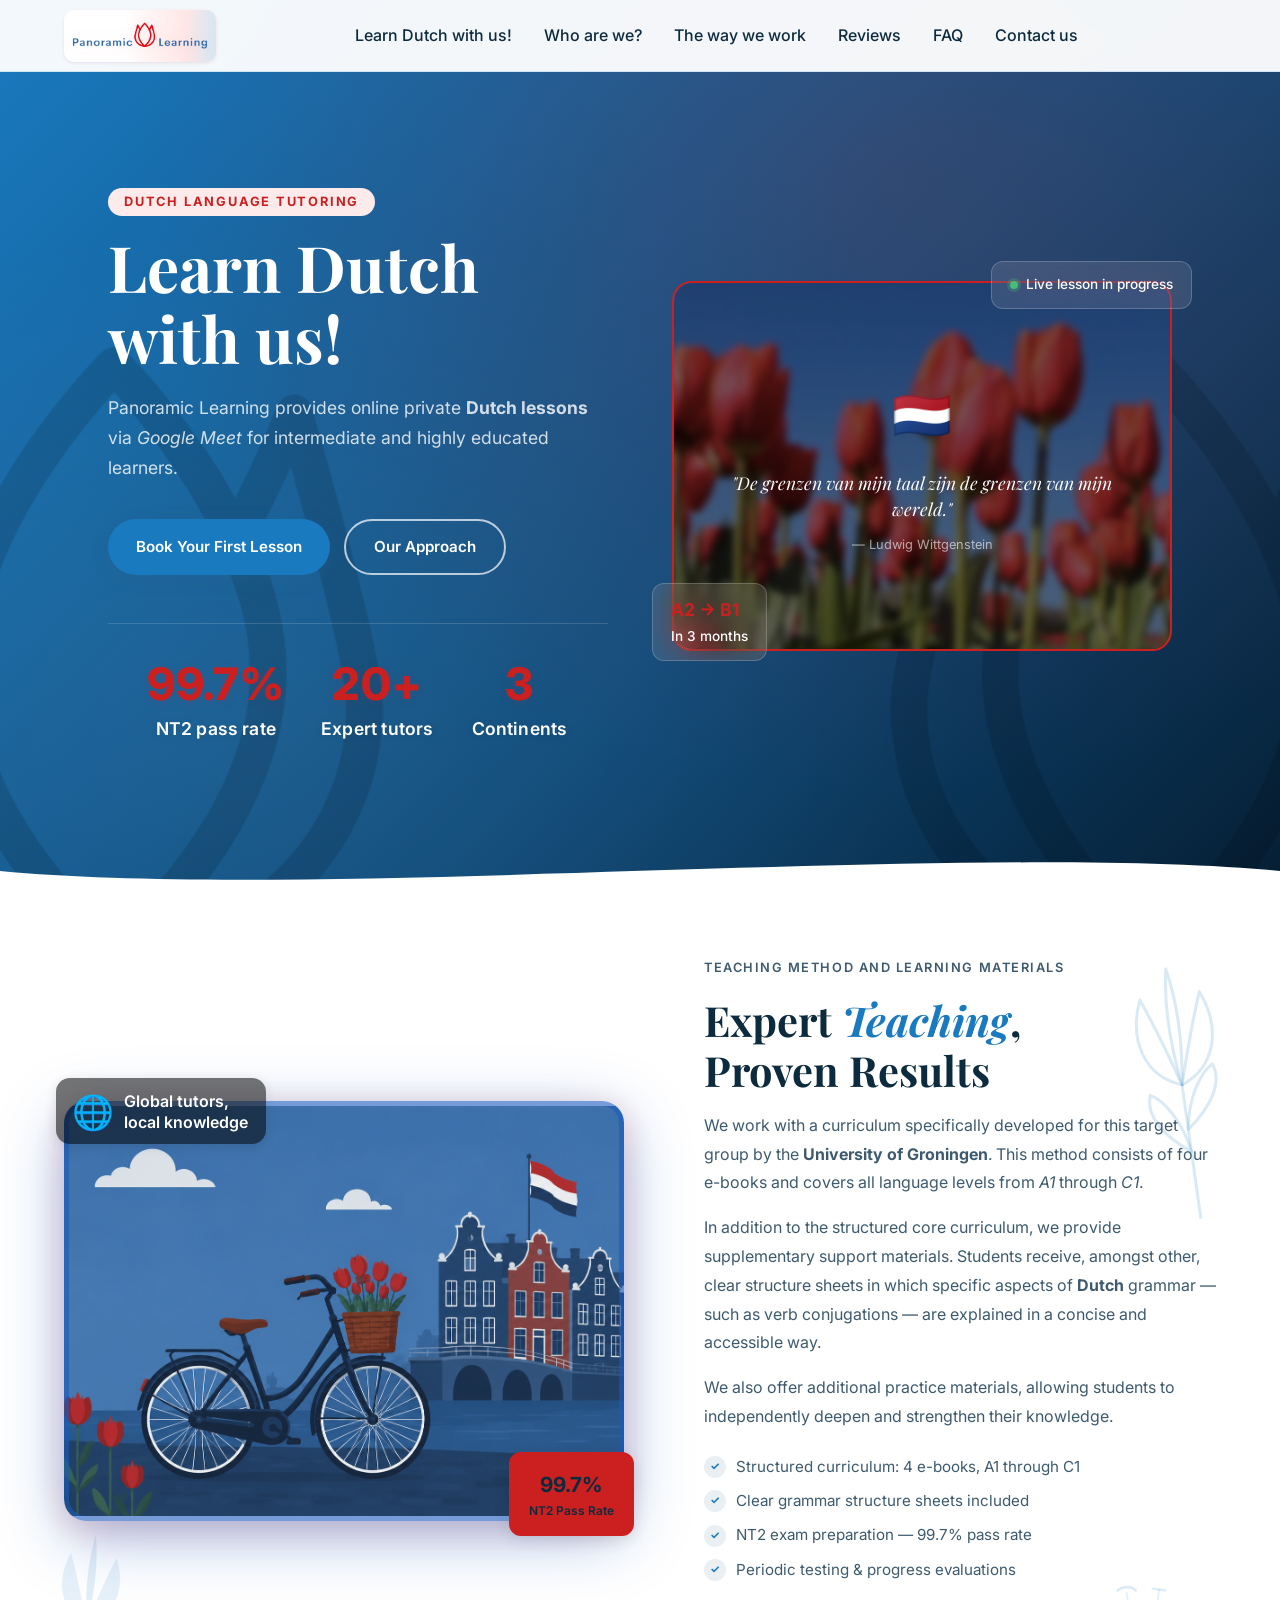
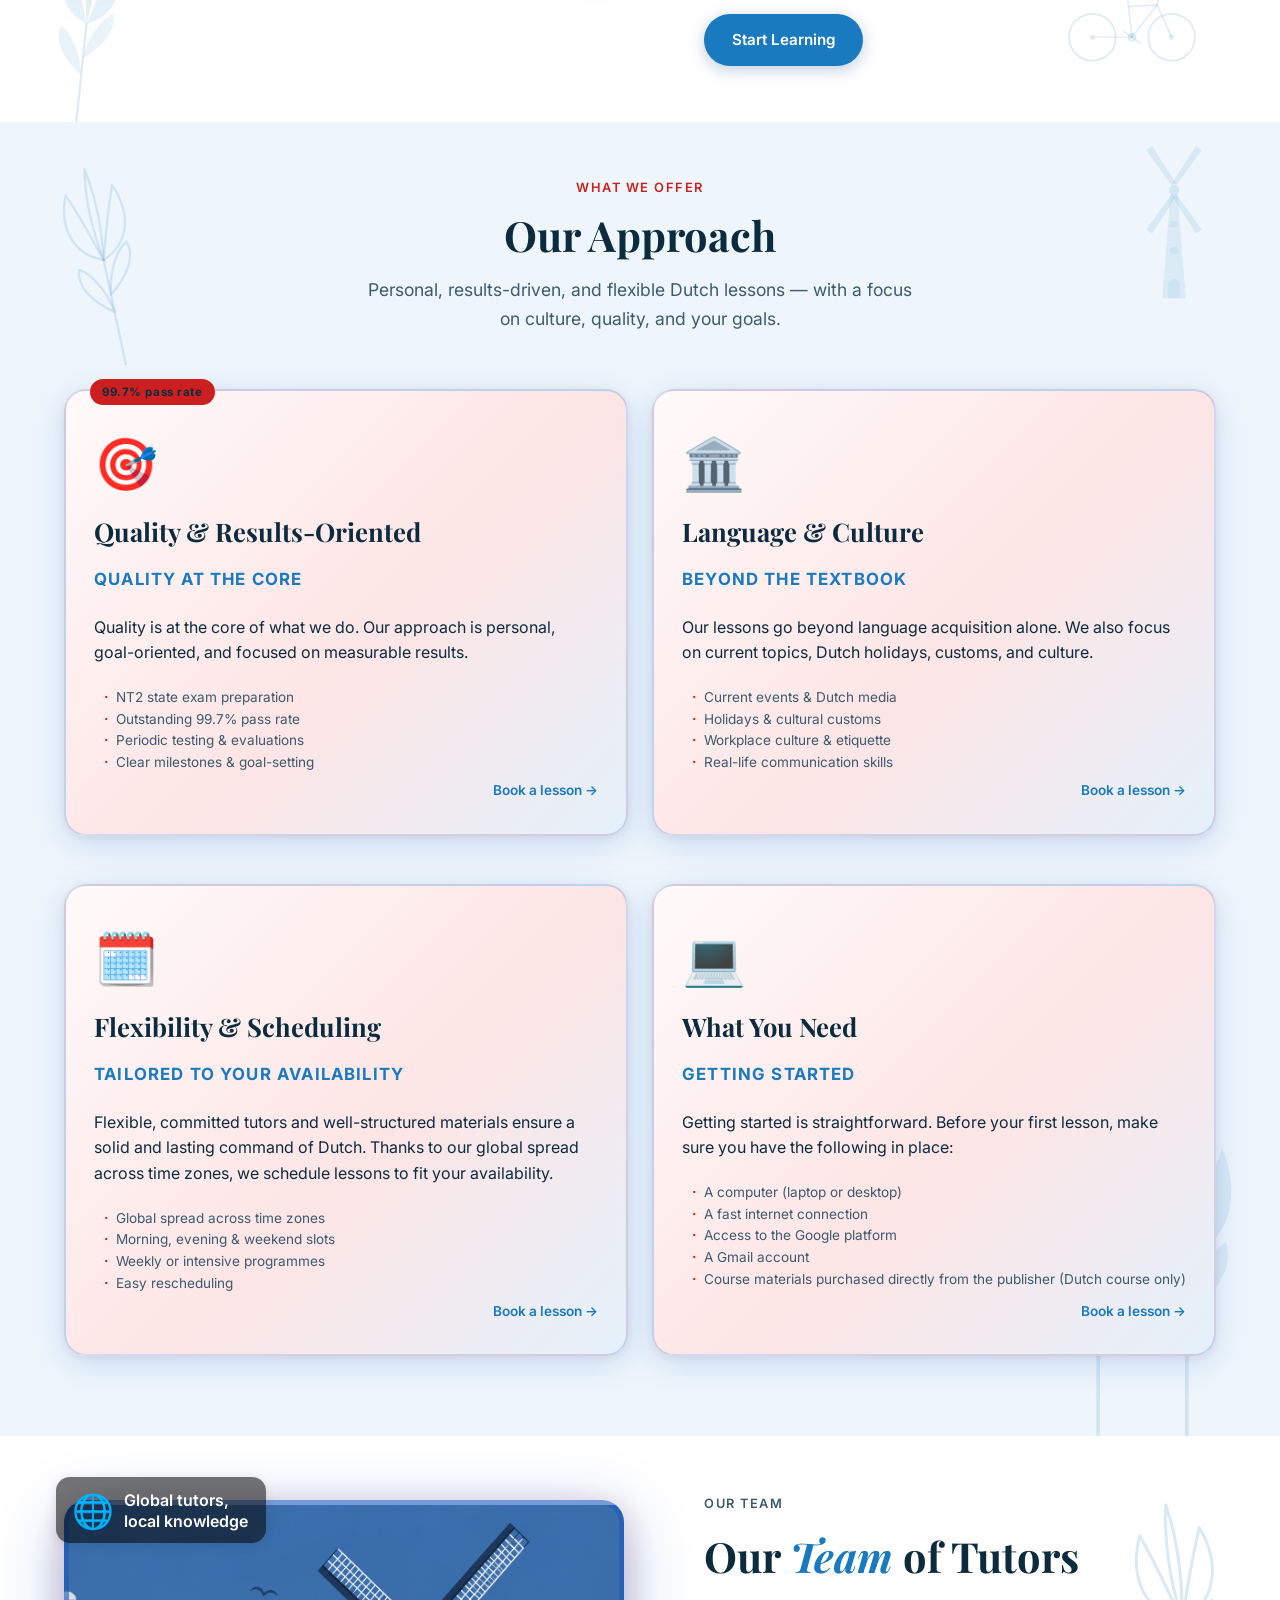
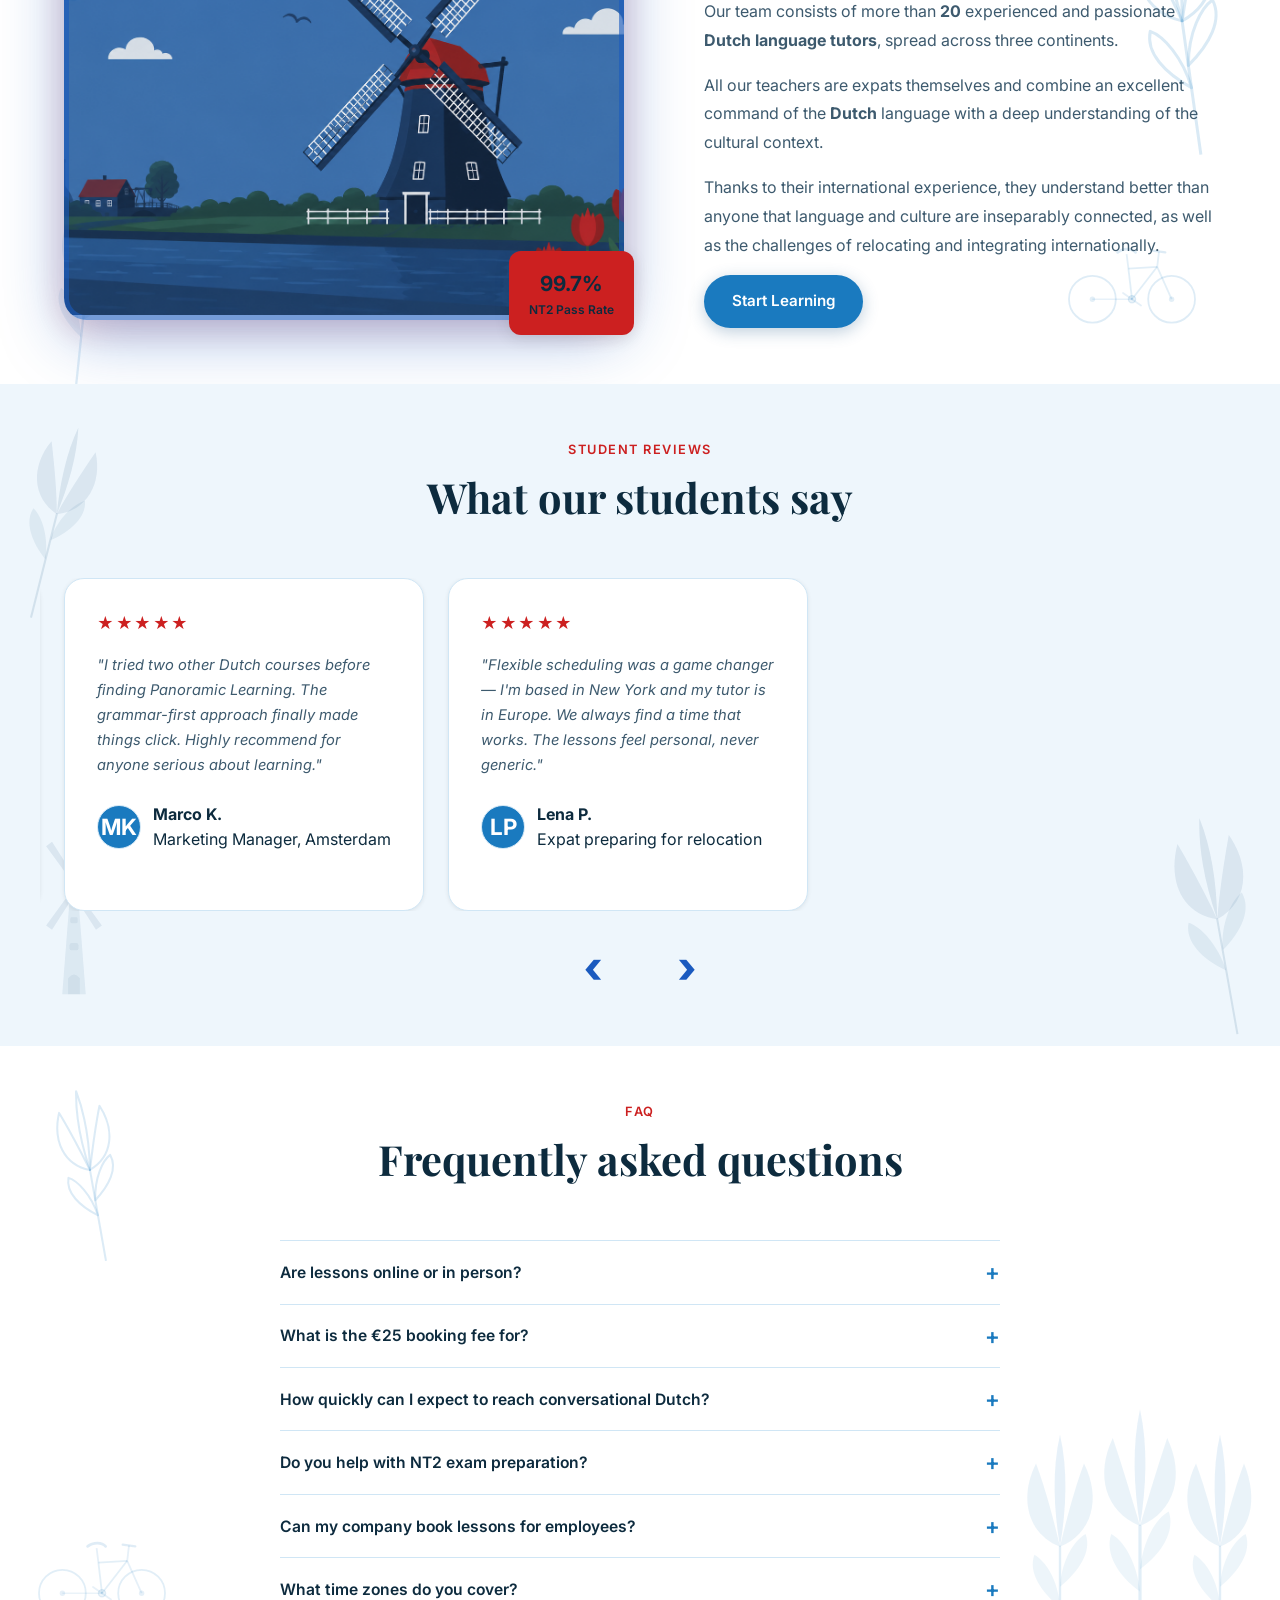
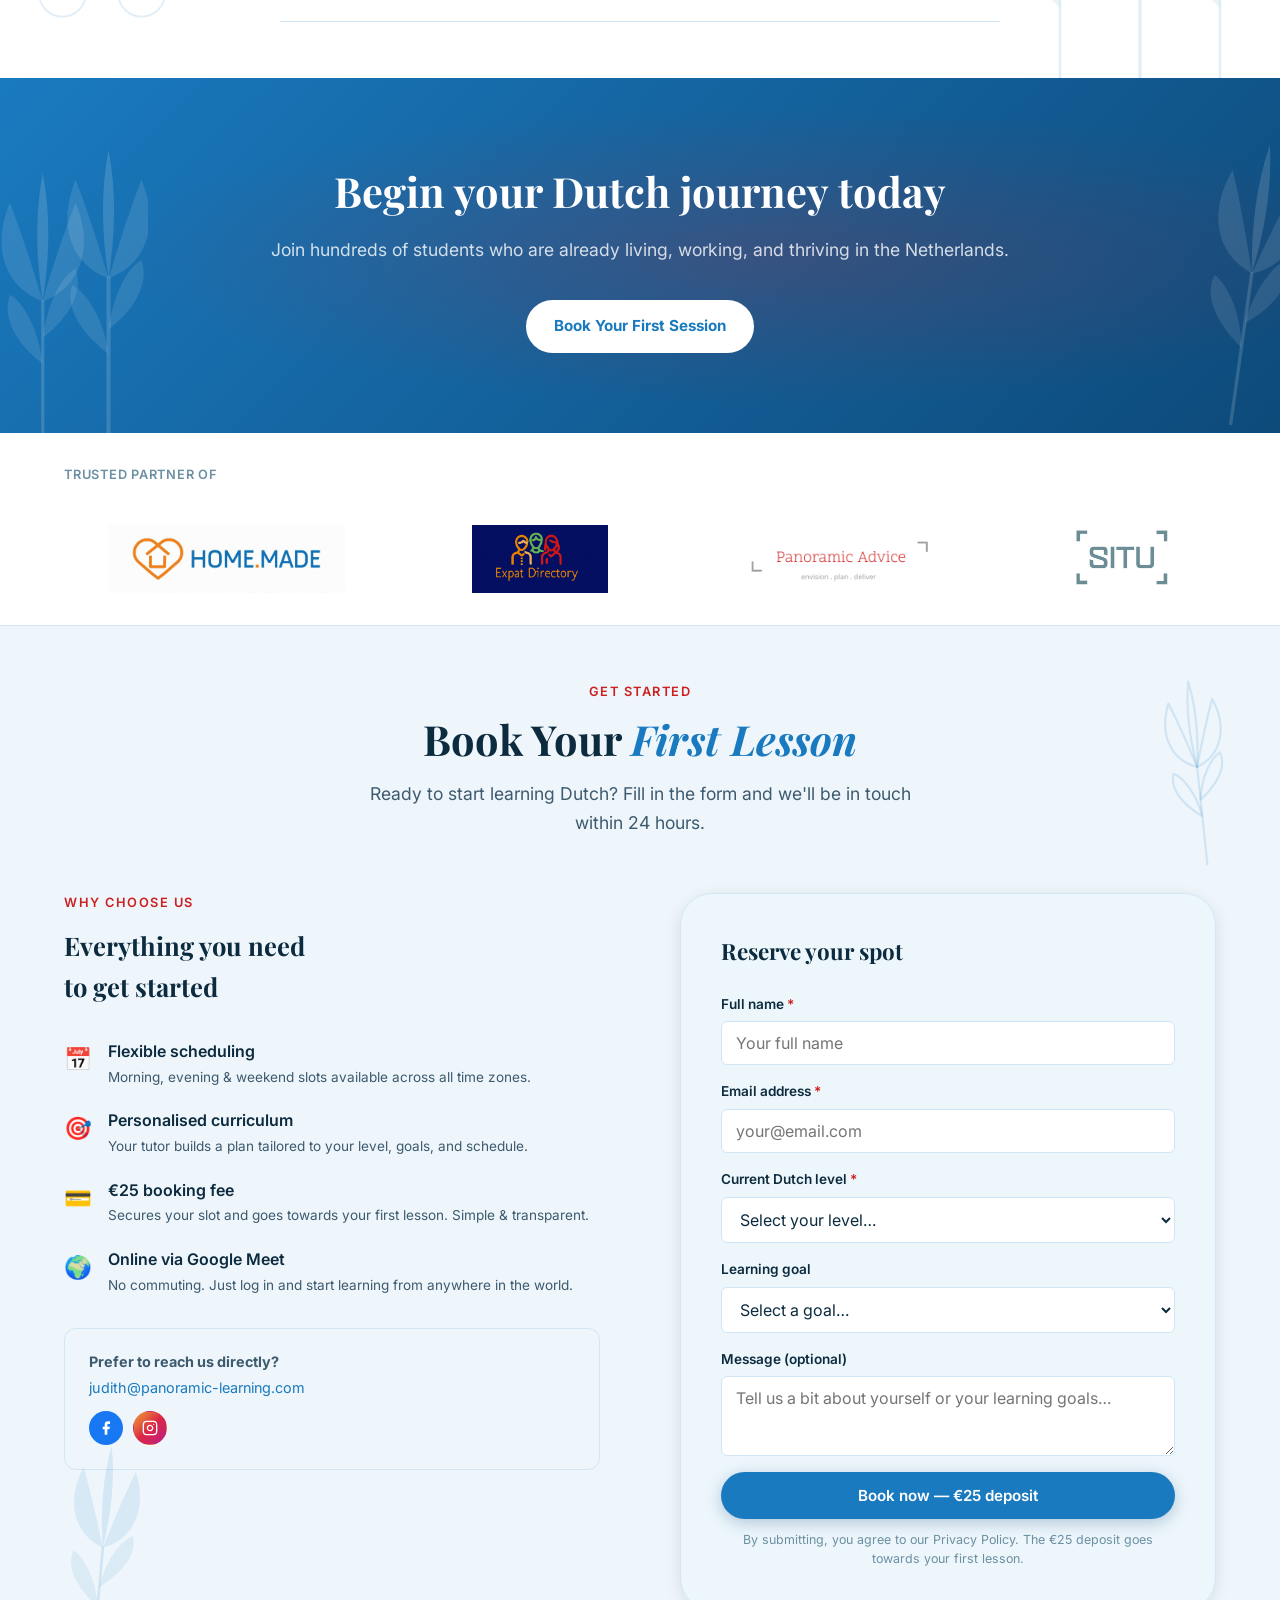
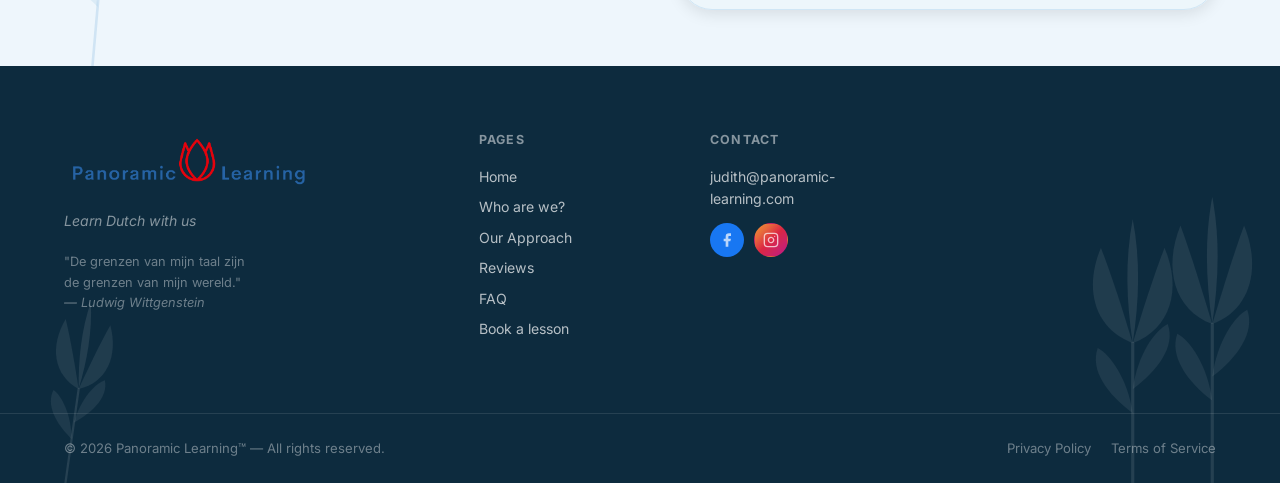
==== commit 376f4d6a: "Add files via upload" ====
--- a/index.html
+++ b/index.html
@@ -10,7 +10,7 @@
   <link rel="icon" type="image/png" href="images/logo.png" />
   <link rel="preconnect" href="https://fonts.googleapis.com" />
   <link rel="preconnect" href="https://fonts.gstatic.com" crossorigin />
-  <link href="https://fonts.googleapis.com/css2?family=Playfair+Display:wght@400;600;700&family=Inter:wght@300;400;500;600&display=swap" rel="stylesheet" />
+  <link href="https://fonts.googleapis.com/css2?family=Playfair+Display:ital,wght@0,400;0,600;0,700;1,400;1,600;1,700&family=Inter:wght@300;400;500;600;700;800&display=swap" rel="stylesheet" />
   <link rel="stylesheet" href="style.css" />
 </head>
 
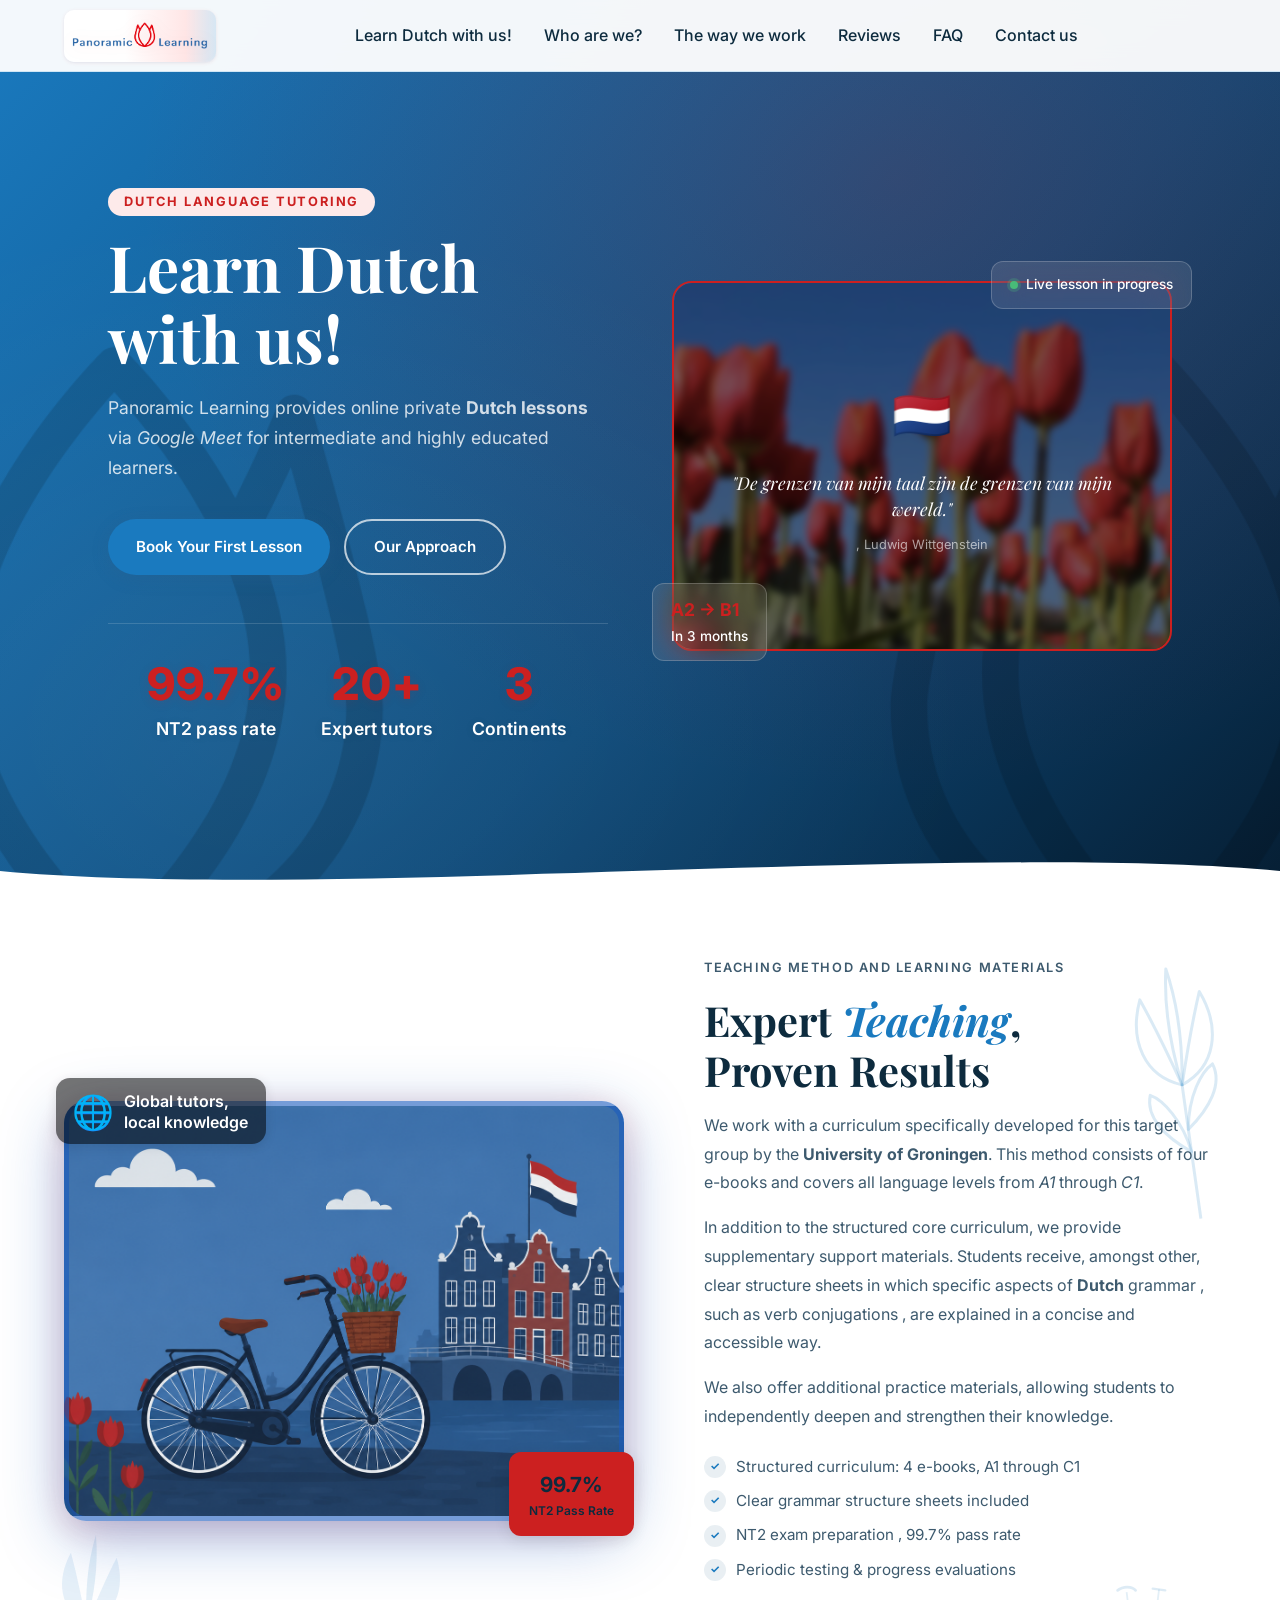
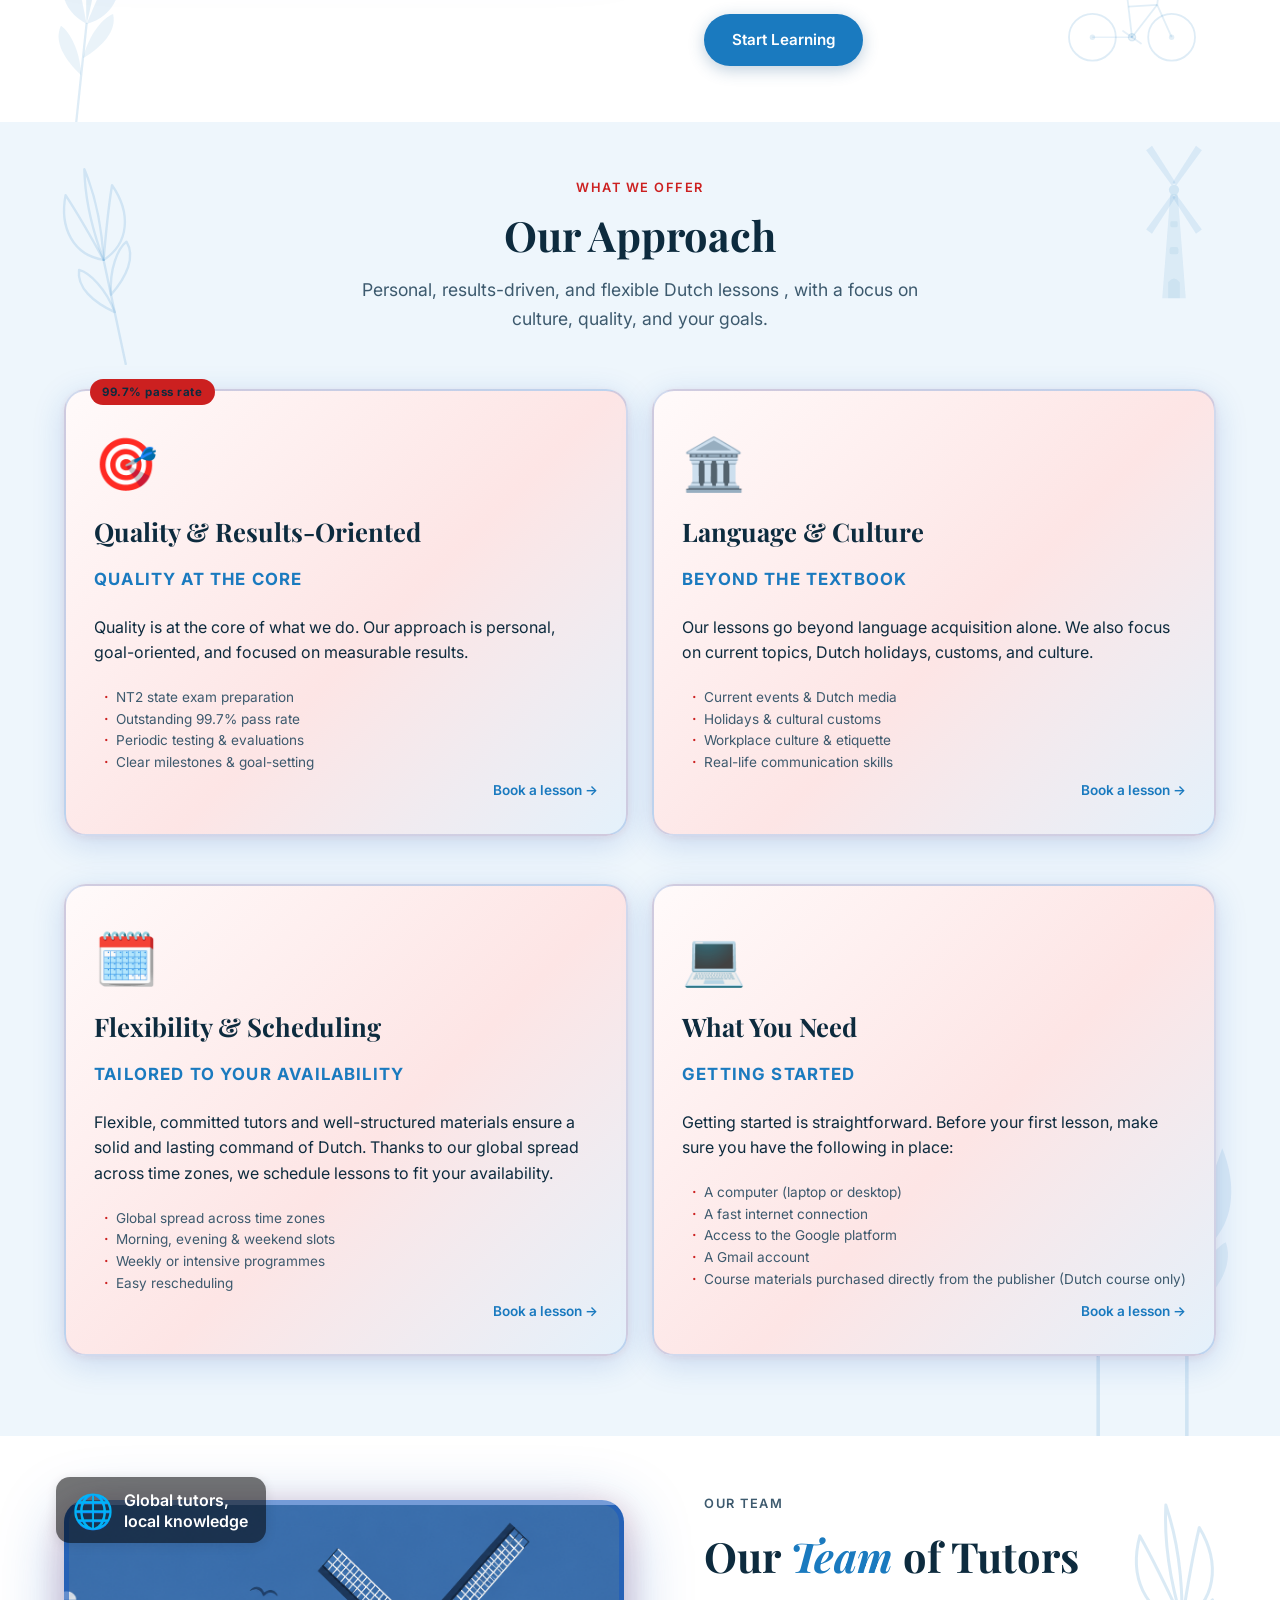
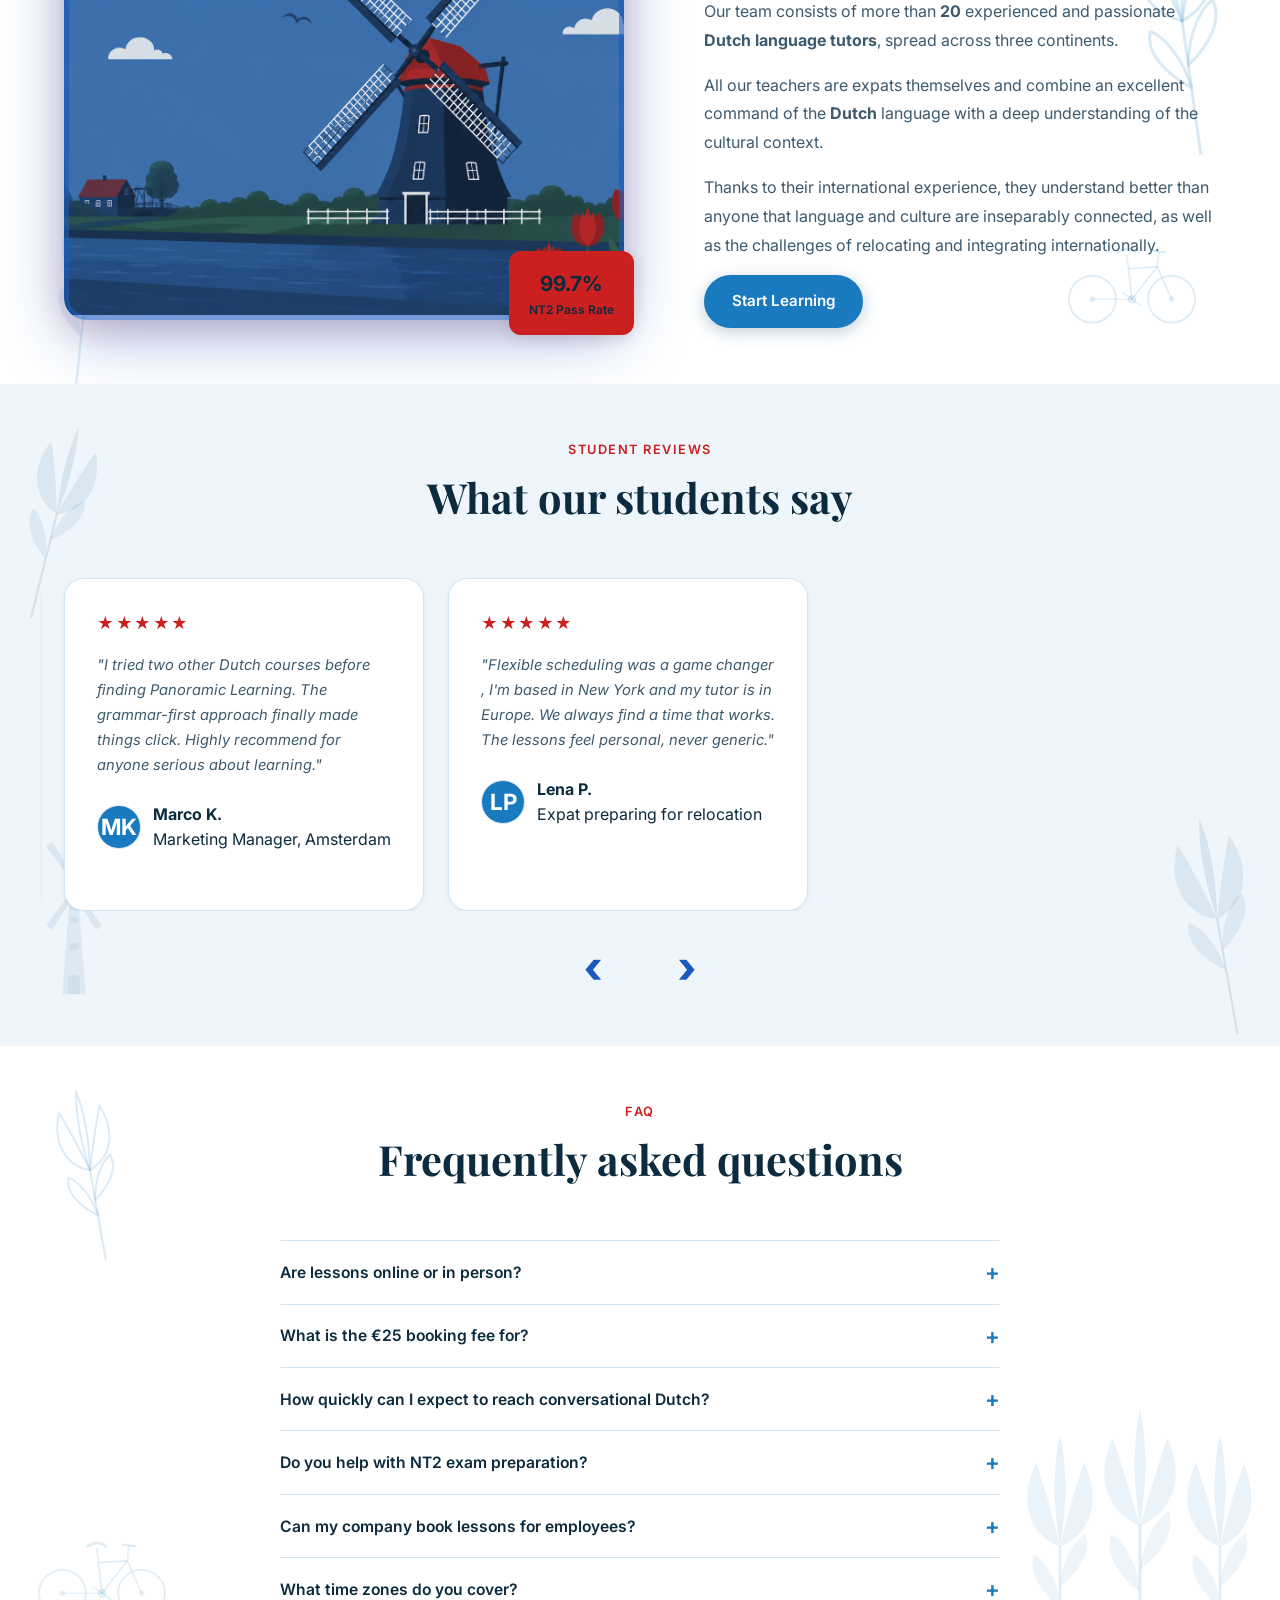
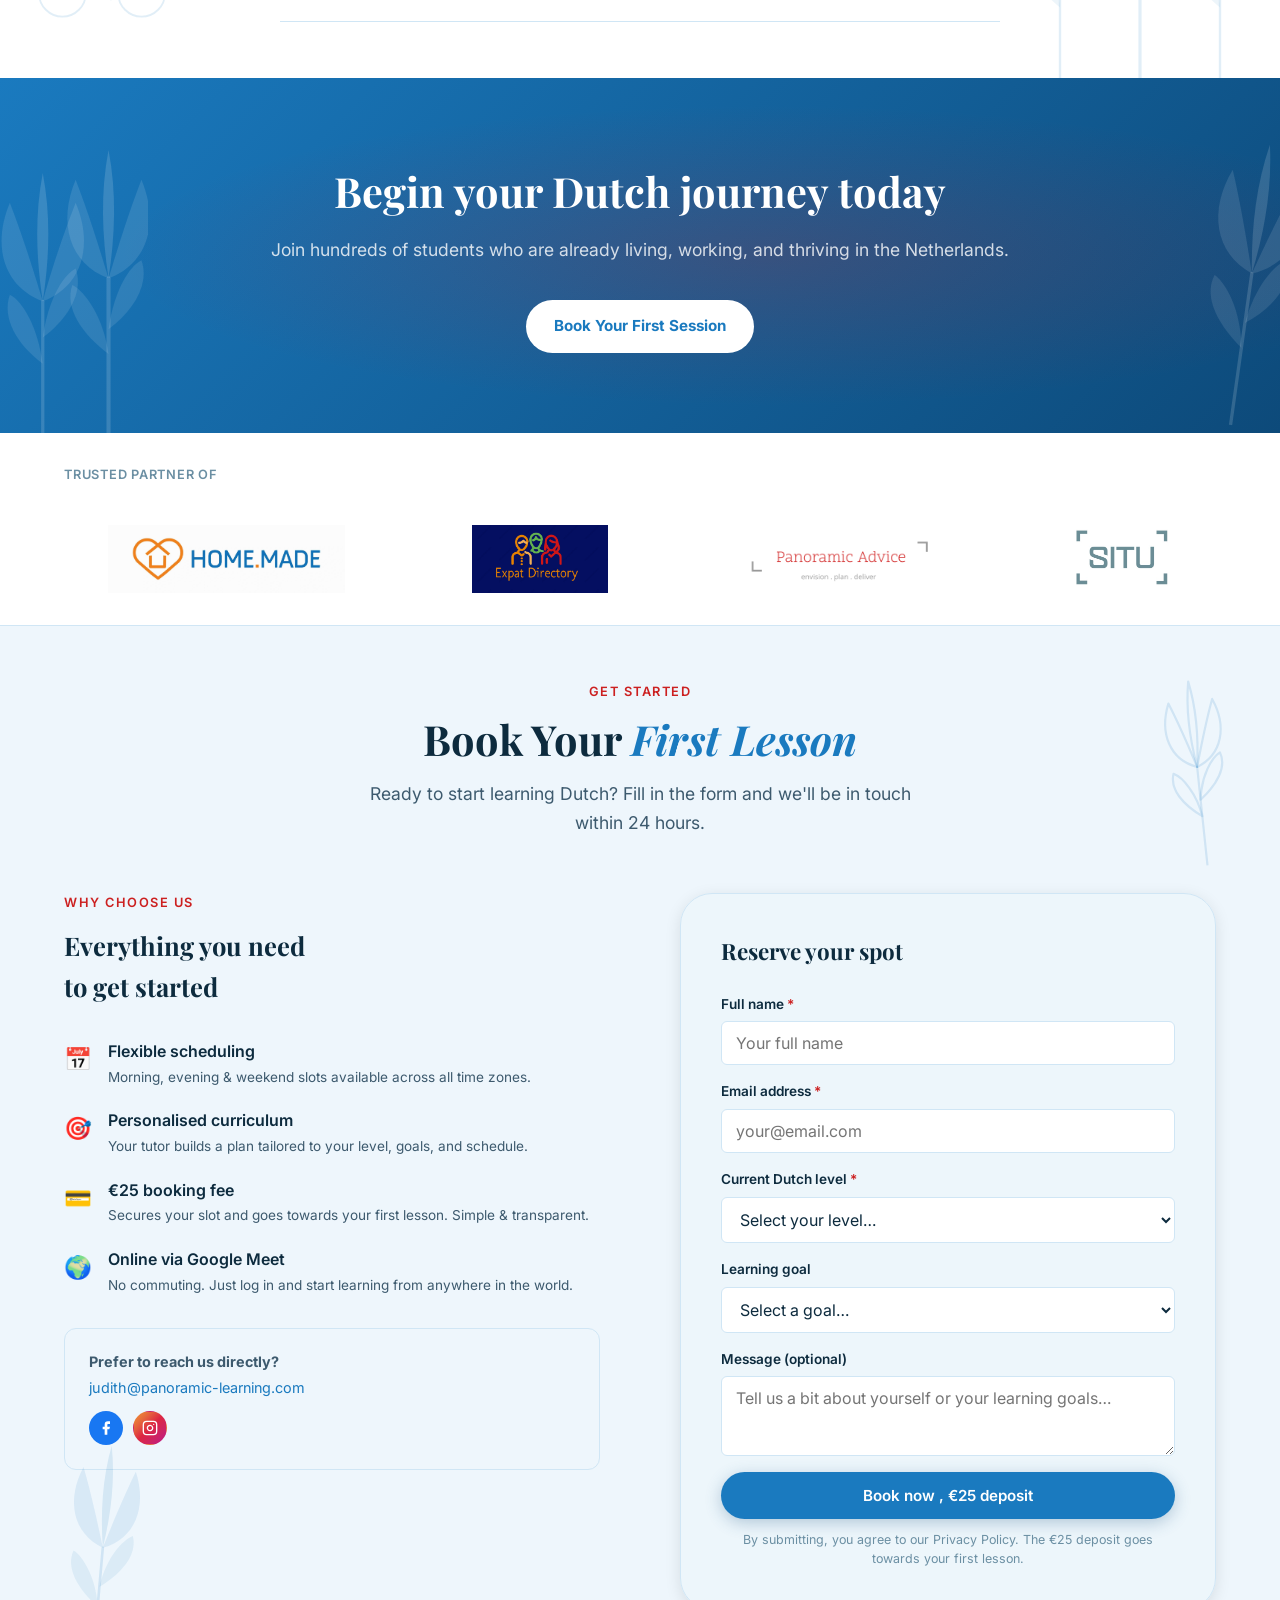
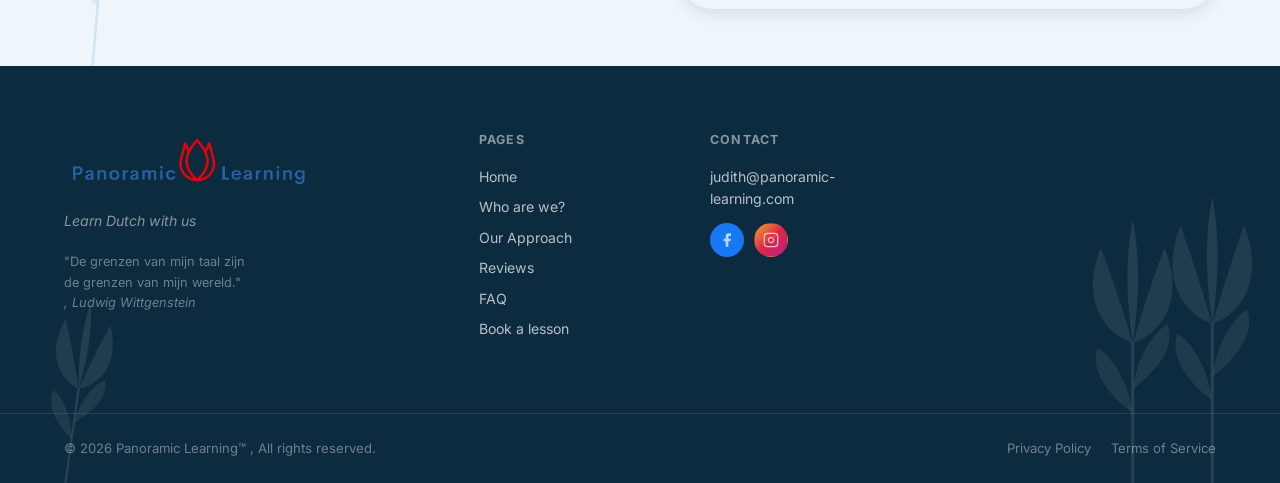
==== commit bd990fa0: "Add files via upload" ====
--- a/index.html
+++ b/index.html
@@ -1,10 +1,10 @@
-<!DOCTYPE html>
+﻿<!DOCTYPE html>
 <html lang="en">
 
 <head>
   <meta charset="UTF-8" />
   <meta name="viewport" content="width=device-width, initial-scale=1.0" />
-  <title>Panoramic Learning — Learn Dutch With Us</title>
+  <title>Panoramic Learning - Learn Dutch With Us</title>
   <meta name="description" content="Expert Dutch language tutors for expats and internationals. Flexible online lessons, personalised curriculum, real cultural immersion." />
   <meta name="robots" content="noindex, nofollow" />
   <link rel="icon" type="image/png" href="images/logo.png" />
@@ -67,7 +67,7 @@
         <div class="hero-card hero-card--main tulip-bg">
           <div class="hero-card-icon">&#x1f1f3;&#x1f1f1;</div>
           <p class="hero-card-quote">"De grenzen van mijn taal zijn de grenzen van mijn wereld."</p>
-          <p class="hero-card-author">— Ludwig Wittgenstein</p>
+          <p class="hero-card-author">, Ludwig Wittgenstein</p>
         </div>
         <div class="hero-card hero-card--float hero-card--float-1">
           <span class="badge-dot badge-dot--green"></span>
@@ -97,7 +97,7 @@
     </div>
   </section>
 
-  <!-- ========== ABOUT — Teaching Method ========== -->
+  <!-- ========== ABOUT , Teaching Method ========== -->
   <section class="section about" id="about">
     <!-- botanical outline tulip -->
     <svg class="section-tulip-deco st-about" aria-hidden="true" viewBox="0 0 80 200" fill="none"
@@ -157,12 +157,12 @@
         <p class="section-eyebrow">Teaching Method and Learning Materials</p>
         <h2 class="section-title">Expert <em>Teaching</em>,<br>Proven Results</h2>
         <p>We work with a curriculum specifically developed for this target group by the <strong>University of Groningen</strong>. This method consists of four e-books and covers all language levels from <em>A1</em> through <em>C1</em>.</p>
-        <p>In addition to the structured core curriculum, we provide supplementary support materials. Students receive, amongst other, clear structure sheets in which specific aspects of <strong>Dutch</strong> grammar — such as verb conjugations — are explained in a concise and accessible way.</p>
+        <p>In addition to the structured core curriculum, we provide supplementary support materials. Students receive, amongst other, clear structure sheets in which specific aspects of <strong>Dutch</strong> grammar , such as verb conjugations , are explained in a concise and accessible way.</p>
         <p>We also offer additional practice materials, allowing students to independently deepen and strengthen their knowledge.</p>
         <ul class="about-features">
           <li><span class="feature-icon">✓</span> Structured curriculum: 4 e-books, A1 through C1</li>
           <li><span class="feature-icon">✓</span> Clear grammar structure sheets included</li>
-          <li><span class="feature-icon">✓</span> NT2 exam preparation — 99.7% pass rate</li>
+          <li><span class="feature-icon">✓</span> NT2 exam preparation , 99.7% pass rate</li>
           <li><span class="feature-icon">✓</span> Periodic testing &amp; progress evaluations</li>
         </ul>
         <a href="#booking" class="btn btn-primary">Start Learning</a>
@@ -214,7 +214,7 @@
       <div class="section-header fade-up">
         <p class="section-eyebrow">What We Offer</p>
         <h2 class="section-title">Our Approach</h2>
-        <p class="section-sub">Personal, results-driven, and flexible Dutch lessons — with a focus on culture, quality, and your goals.</p>
+        <p class="section-sub">Personal, results-driven, and flexible Dutch lessons , with a focus on culture, quality, and your goals.</p>
       </div>
       <div class="courses-grid courses-grid--stack">
         <div class="course-card course-card--featured fade-up anim-delay-1">
@@ -275,7 +275,7 @@
     </div>
   </section>
 
-  <!-- ========== ABOUT — Our Team ========== -->
+  <!-- ========== ABOUT , Our Team ========== -->
   <section class="section about" id="team">
     <!-- botanical outline tulip -->
     <svg class="section-tulip-deco st-about" aria-hidden="true" viewBox="0 0 80 200" fill="none"
@@ -395,7 +395,7 @@
           </div>
           <div class="testimonial-card">
             <div class="testimonial-stars">★★★★★</div>
-            <p>"Flexible scheduling was a game changer — I'm based in New York and my tutor is in Europe. We always find a time that works. The lessons feel personal, never generic."</p>
+            <p>"Flexible scheduling was a game changer , I'm based in New York and my tutor is in Europe. We always find a time that works. The lessons feel personal, never generic."</p>
             <div class="testimonial-author">
               <div class="author-avatar">LP</div>
               <div><strong>Lena P.</strong><br><span>Expat preparing for relocation</span></div>
@@ -411,7 +411,7 @@
           </div>
           <div class="testimonial-card">
             <div class="testimonial-stars">★★★★★</div>
-            <p>"The combination of real-world Dutch — news, idioms, humour — with proper grammar made learning genuinely enjoyable. I actually look forward to my lessons."</p>
+            <p>"The combination of real-world Dutch , news, idioms, humour , with proper grammar made learning genuinely enjoyable. I actually look forward to my lessons."</p>
             <div class="testimonial-author">
               <div class="author-avatar">JB</div>
               <div><strong>James B.</strong><br><span>Teacher, The Hague</span></div>
@@ -419,7 +419,7 @@
           </div>
           <div class="testimonial-card">
             <div class="testimonial-stars">★★★★★</div>
-            <p>"My whole family joined — kids and adults together. Each of us got a tailored programme. It felt like a private language school, not a one-size-fits-all online course."</p>
+            <p>"My whole family joined , kids and adults together. Each of us got a tailored programme. It felt like a private language school, not a one-size-fits-all online course."</p>
             <div class="testimonial-author">
               <div class="author-avatar">FD</div>
               <div><strong>Fatima D.</strong><br><span>Relocated family, Rotterdam</span></div>
@@ -444,7 +444,7 @@
           </div>
           <div class="testimonial-card">
             <div class="testimonial-stars">★★★★★</div>
-            <p>"Flexible scheduling was a game changer — I'm based in New York and my tutor is in Europe. We always find a time that works. The lessons feel personal, never generic."</p>
+            <p>"Flexible scheduling was a game changer , I'm based in New York and my tutor is in Europe. We always find a time that works. The lessons feel personal, never generic."</p>
             <div class="testimonial-author">
               <div class="author-avatar">LP</div>
               <div><strong>Lena P.</strong><br><span>Expat preparing for relocation</span></div>
@@ -524,7 +524,7 @@
             <span class="faq-icon">+</span>
           </button>
           <div class="faq-answer">
-            <p>All lessons are online, via video call (Google Meet). This allows our tutors, who are based in multiple countries, to work with students anywhere in the world — with no commuting and maximum scheduling flexibility.</p>
+            <p>All lessons are online, via video call (Google Meet). This allows our tutors, who are based in multiple countries, to work with students anywhere in the world , with no commuting and maximum scheduling flexibility.</p>
           </div>
         </div>
         <div class="faq-item">
@@ -710,12 +710,12 @@
               <label for="f-level">Current Dutch level <span class="required">*</span></label>
               <select id="f-level" name="level">
                 <option value="">Select your level…</option>
-                <option value="a0">A0 — Complete beginner</option>
-                <option value="a1">A1 — Beginner</option>
-                <option value="a2">A2 — Elementary</option>
-                <option value="b1">B1 — Intermediate</option>
-                <option value="b2">B2 — Upper intermediate</option>
-                <option value="c1">C1 — Advanced</option>
+                <option value="a0">A0 , Complete beginner</option>
+                <option value="a1">A1 , Beginner</option>
+                <option value="a2">A2 , Elementary</option>
+                <option value="b1">B1 , Intermediate</option>
+                <option value="b2">B2 , Upper intermediate</option>
+                <option value="c1">C1 , Advanced</option>
               </select>
             </div>
             <div class="form-group">
@@ -733,7 +733,7 @@
               <label for="f-message">Message (optional)</label>
               <textarea id="f-message" name="message" placeholder="Tell us a bit about yourself or your learning goals…"></textarea>
             </div>
-            <button type="submit" class="btn btn-primary btn--full">Book now — €25 deposit</button>
+            <button type="submit" class="btn btn-primary btn--full">Book now , €25 deposit</button>
             <p class="form-note">By submitting, you agree to our <a href="#">Privacy Policy</a>. The €25 deposit goes towards your first lesson.</p>
           </form>
         </div>
@@ -772,7 +772,7 @@
           <img src="images/full-logo.png" alt="Panoramic Learning" class="logo-img logo-img--footer" />
         </a>
         <p class="footer-tagline">Learn Dutch with us</p>
-        <p class="footer-quote">"De grenzen van mijn taal zijn<br>de grenzen van mijn wereld."<br><em>— Ludwig Wittgenstein</em></p>
+        <p class="footer-quote">"De grenzen van mijn taal zijn<br>de grenzen van mijn wereld."<br><em>, Ludwig Wittgenstein</em></p>
       </div>
       <div class="footer-col">
         <h4>Pages</h4>
@@ -798,7 +798,7 @@
     </div>
     <div class="footer-bottom">
       <div class="container">
-        <p>© 2026 Panoramic Learning™ — All rights reserved.</p>
+        <p>© 2026 Panoramic Learning™ , All rights reserved.</p>
         <div class="footer-legal">
           <a href="#">Privacy Policy</a>
           <a href="#">Terms of Service</a>
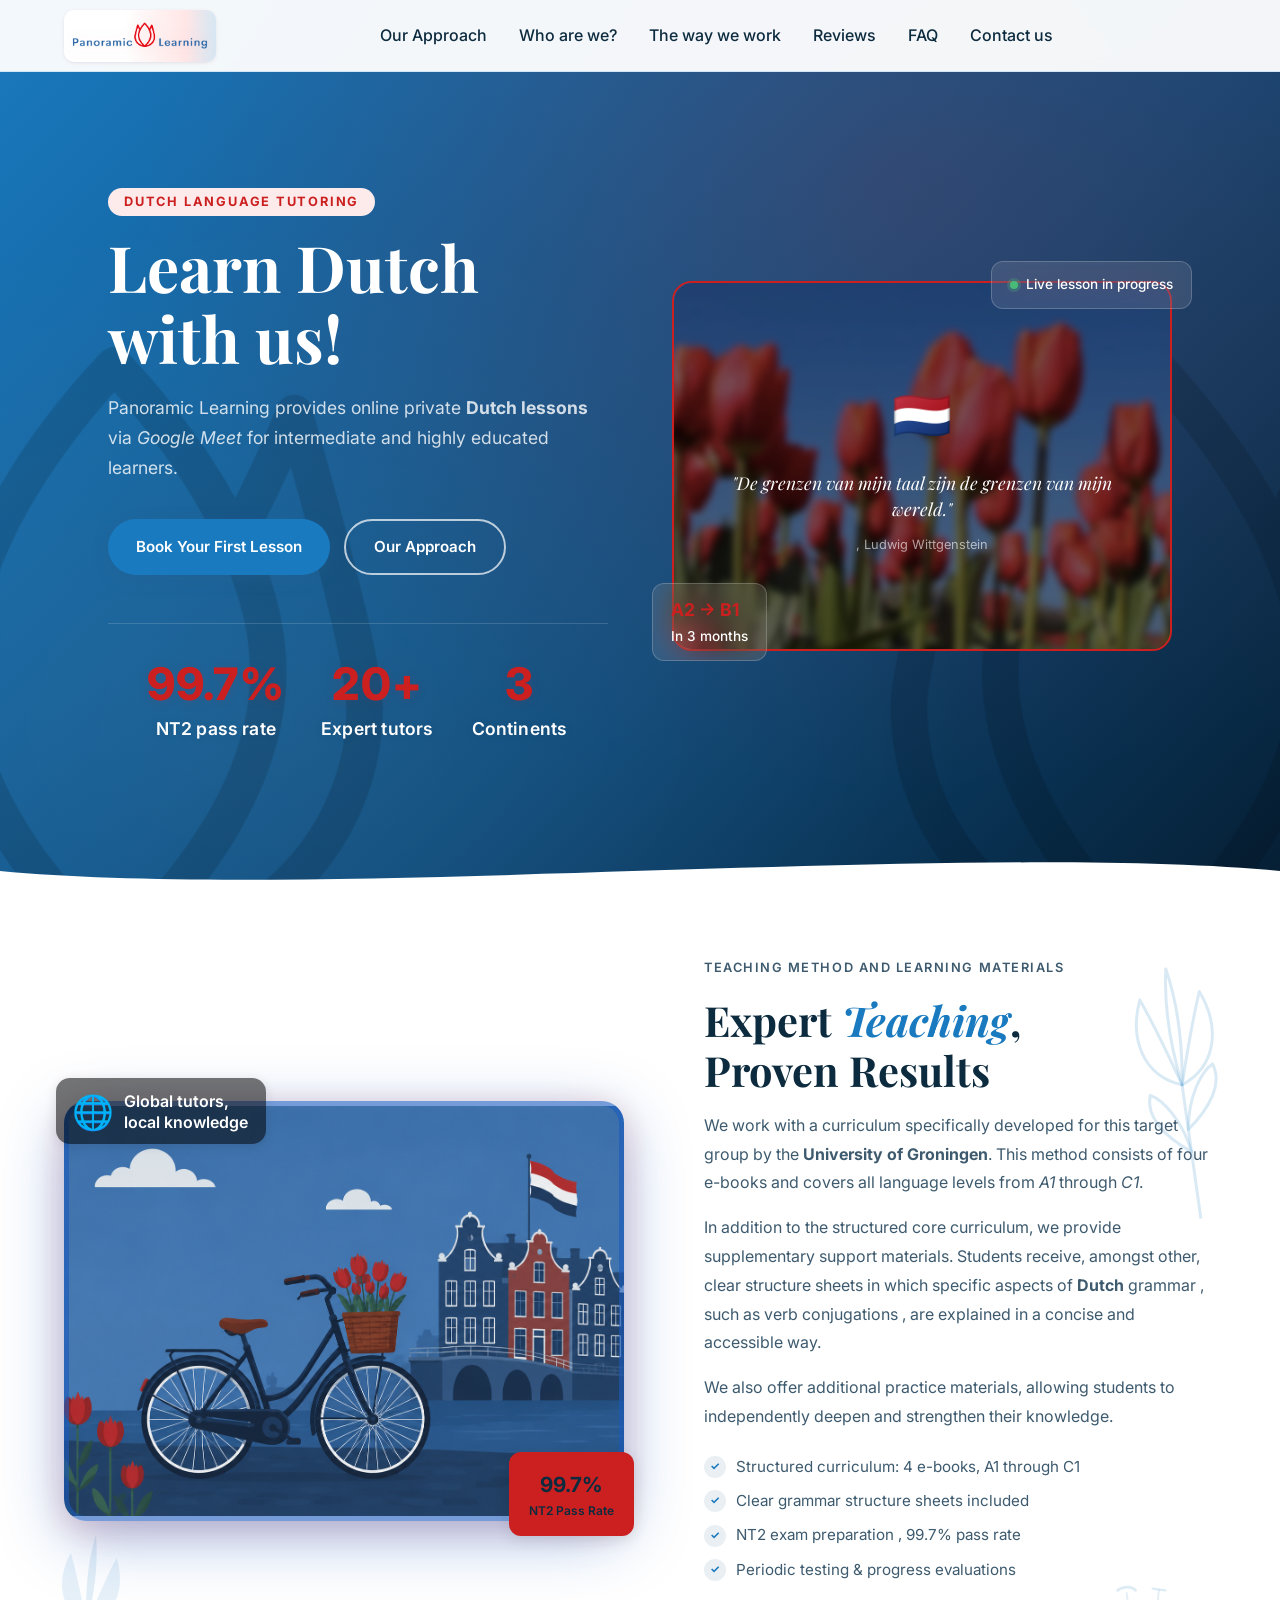
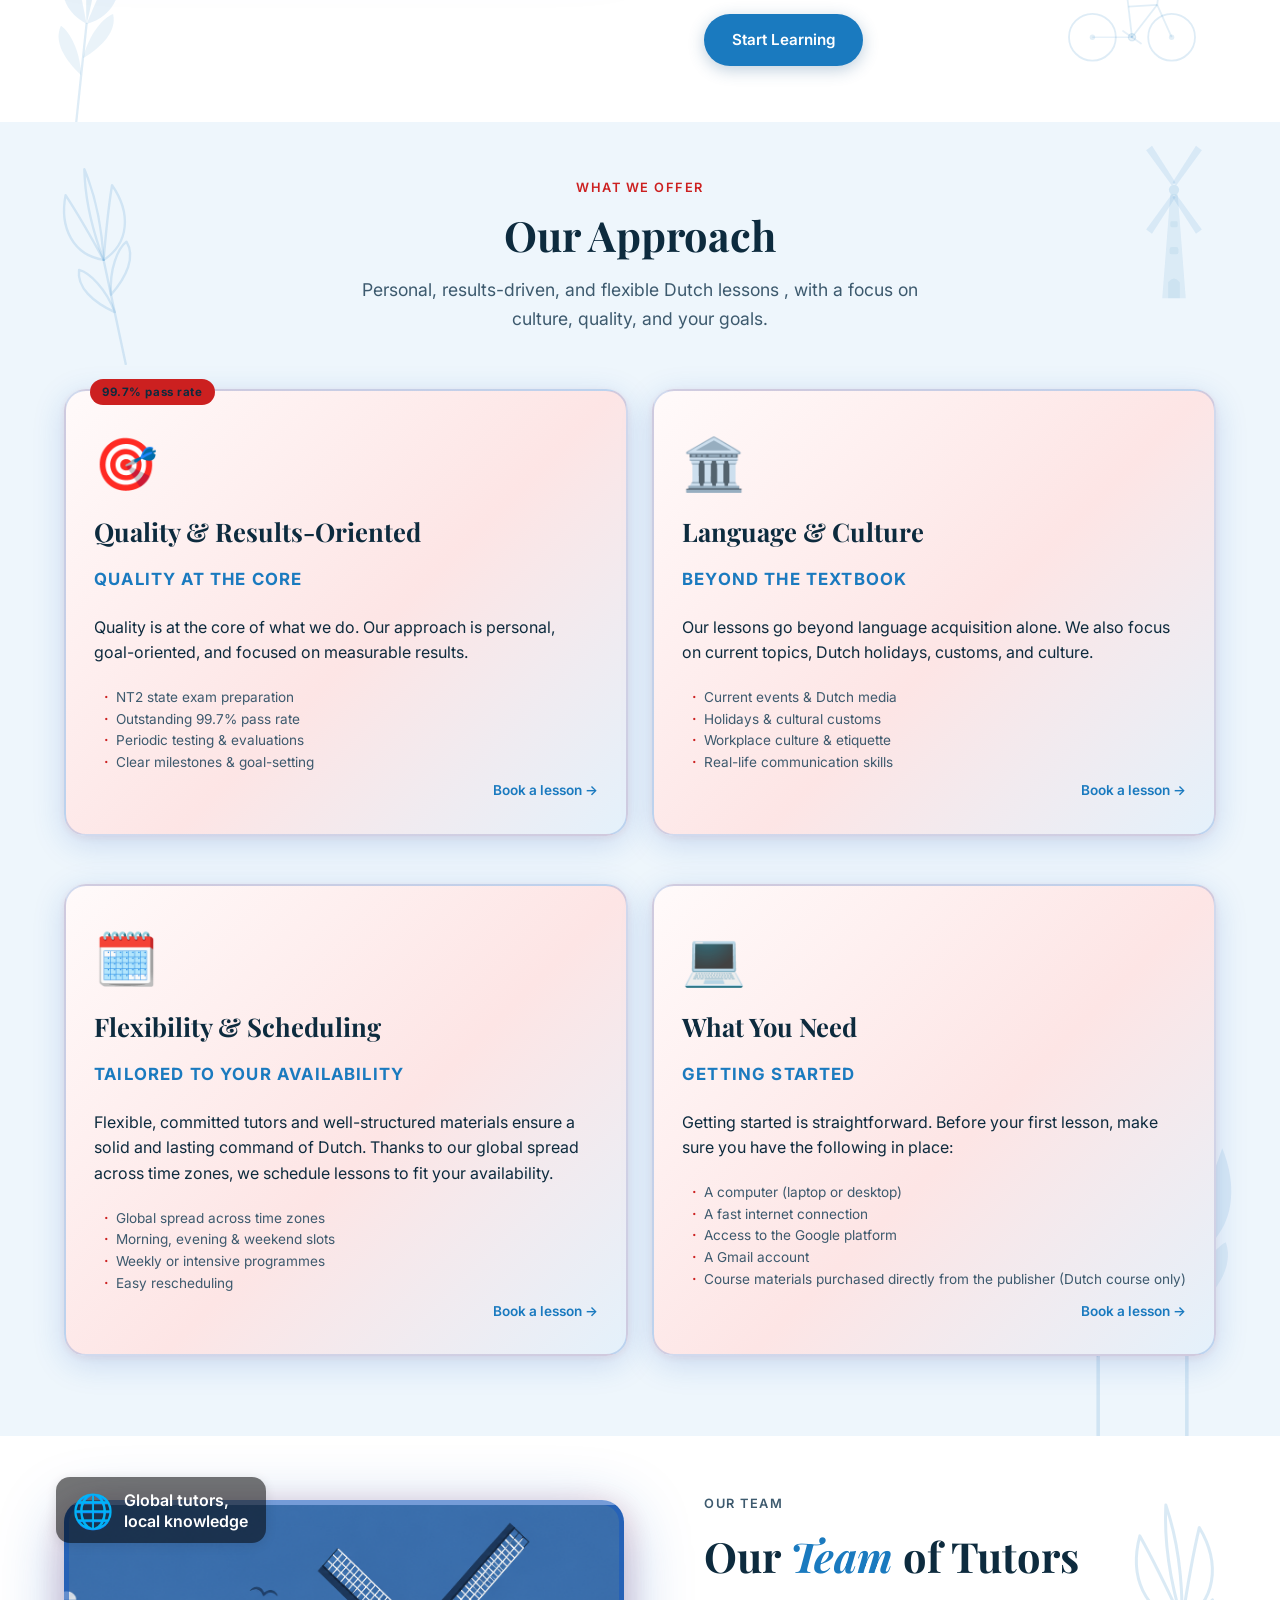
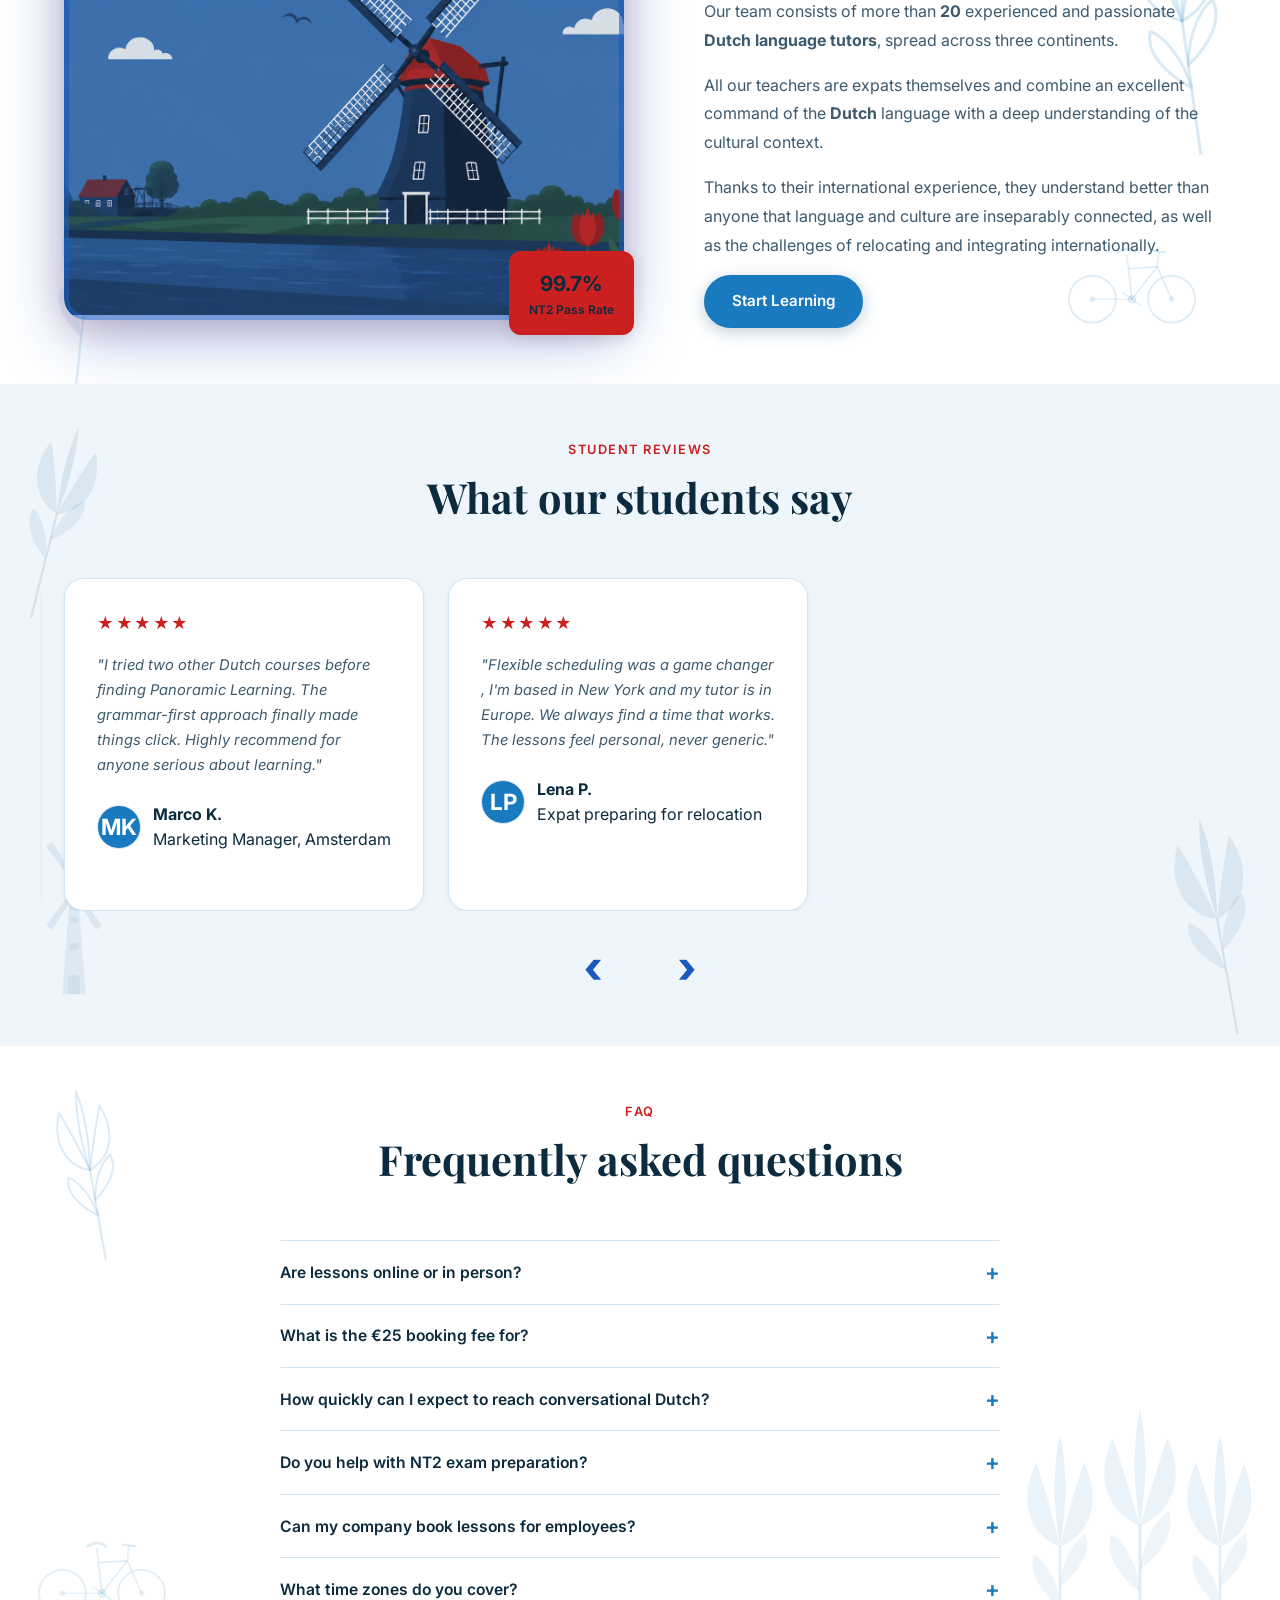
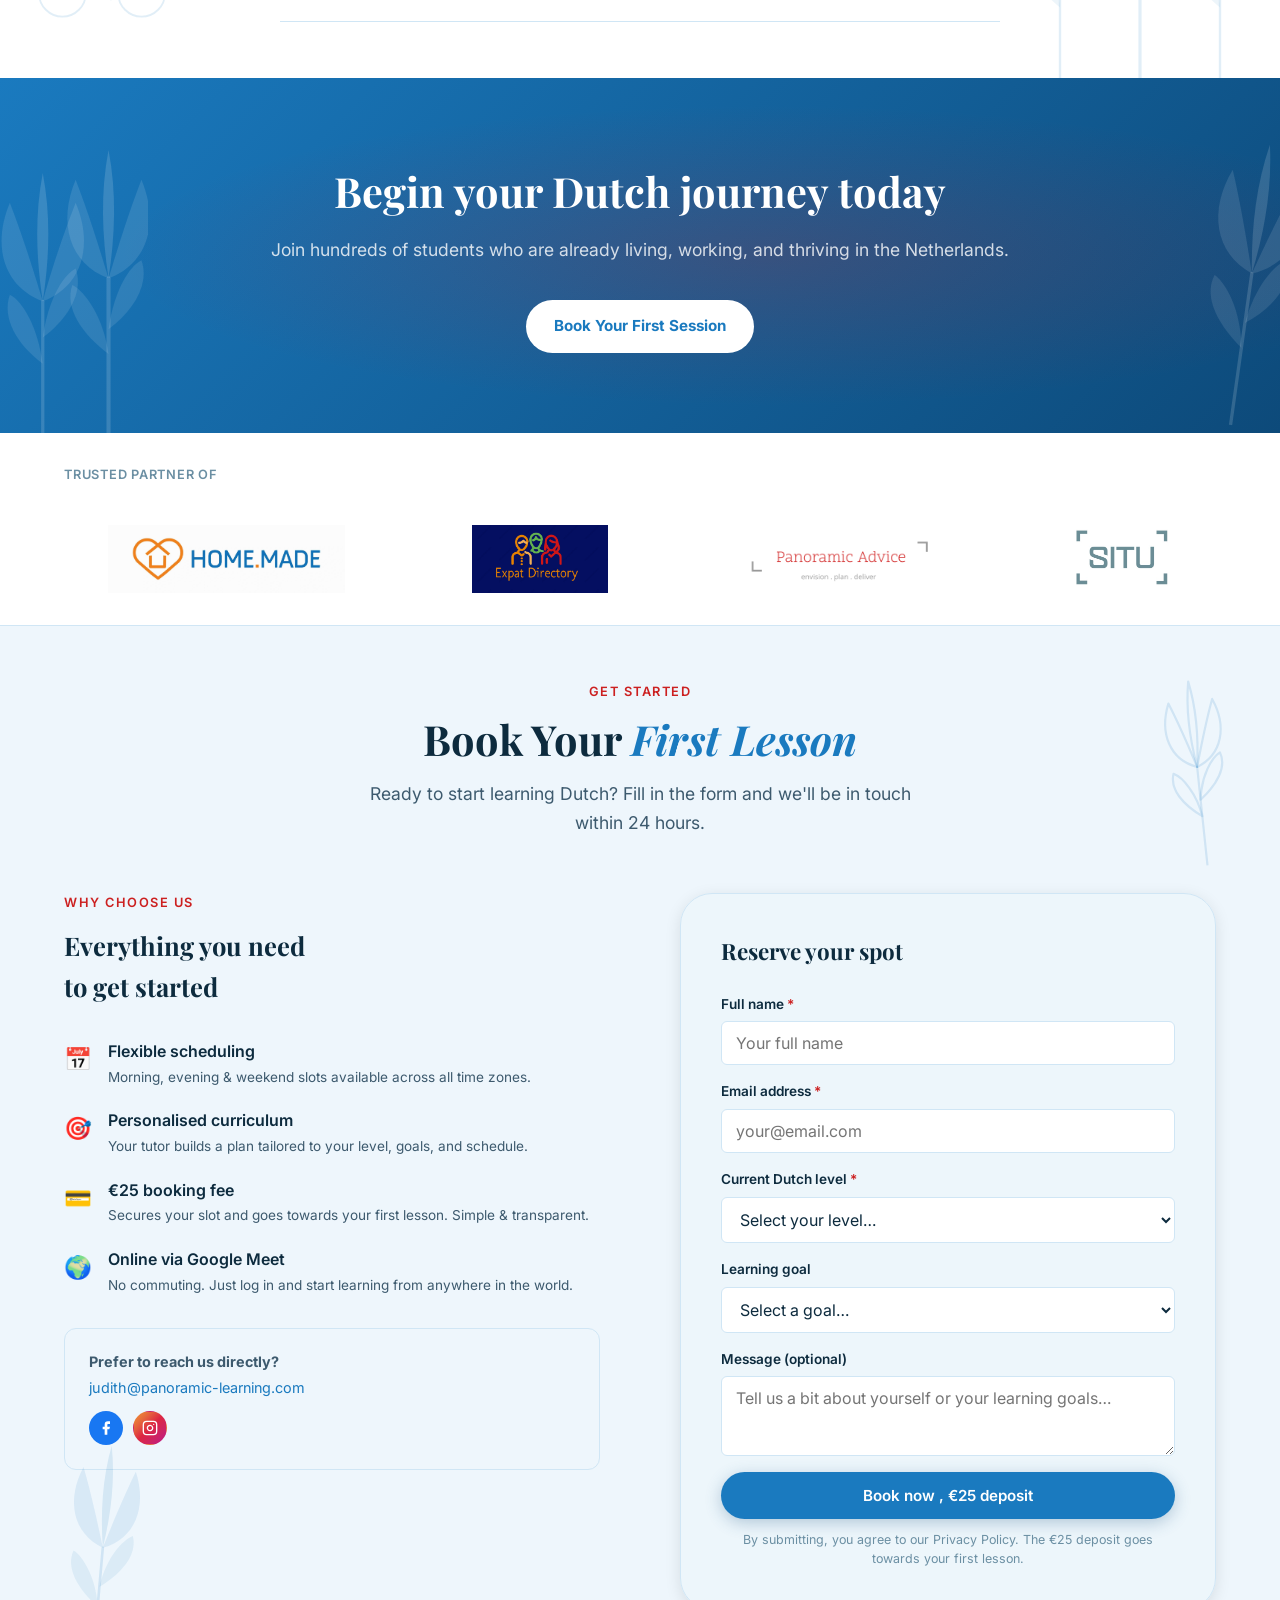
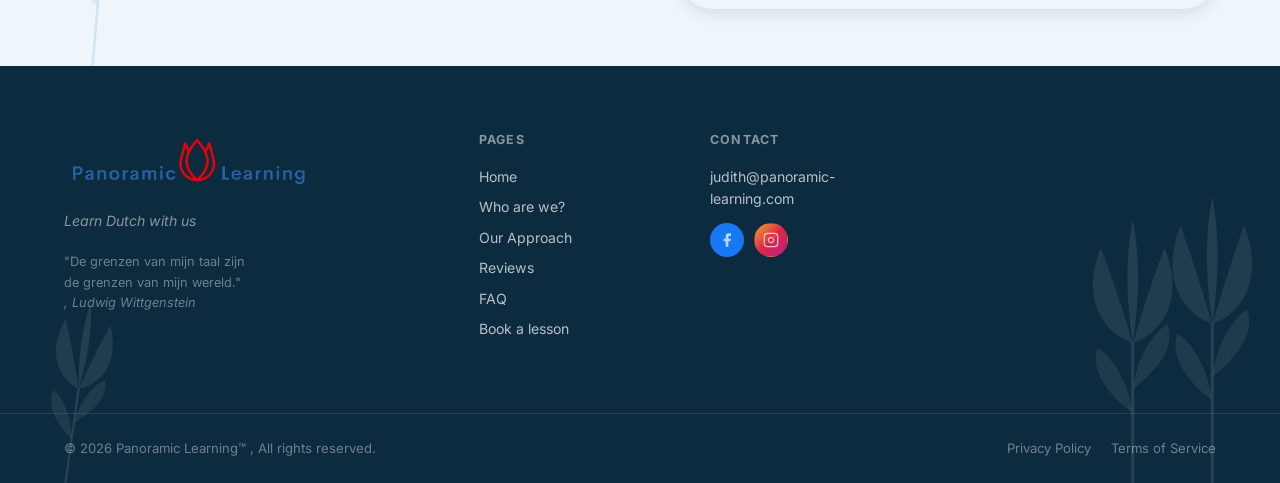
==== commit 68f3f9d4: "Add files via upload" ====
--- a/index.html
+++ b/index.html
@@ -29,7 +29,7 @@
       </a>
       <nav class="main-nav" id="main-nav">
         <ul class="main-menu">
-          <li><a href="#home">Learn Dutch with us!</a></li>
+          <li><a href="approach.html">Our Approach</a></li>
           <li><a href="#about">Who are we?</a></li>
           <li><a href="#courses">The way we work</a></li>
           <li><a href="#testimonials">Reviews</a></li>
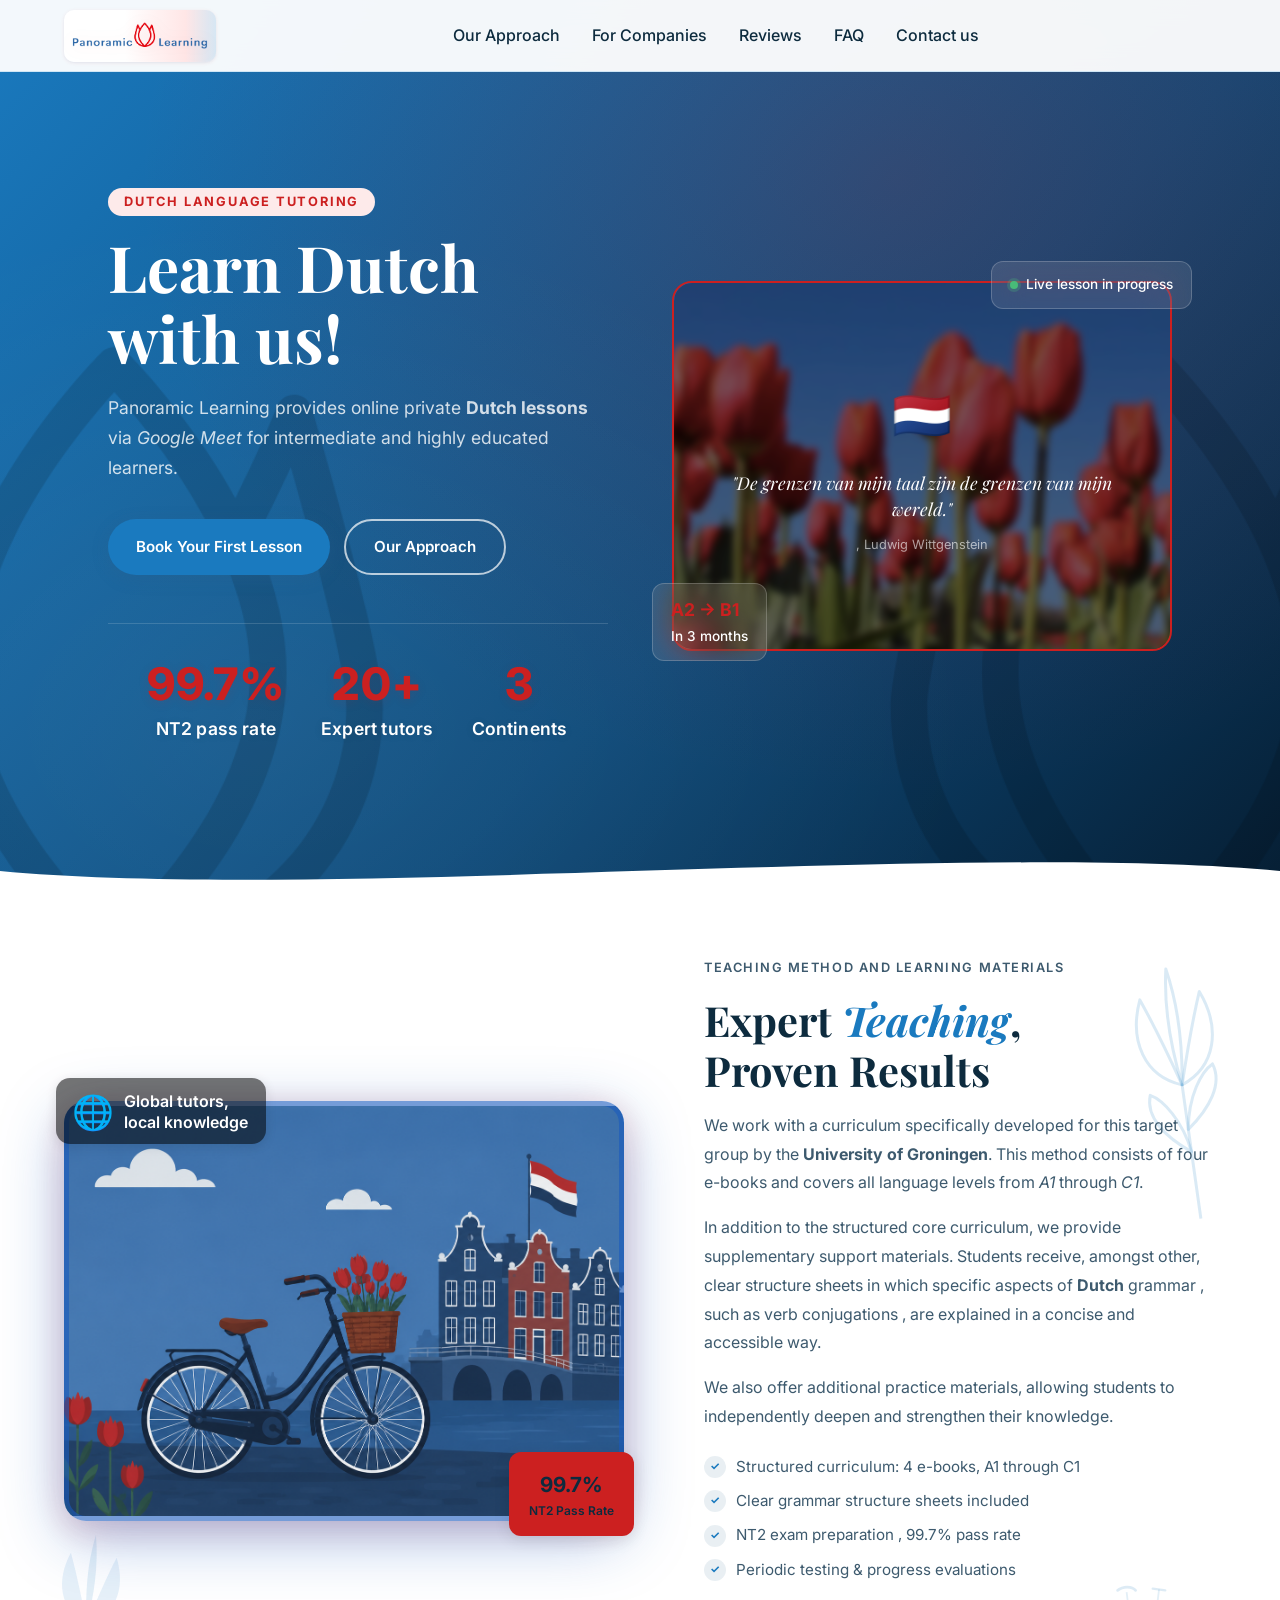
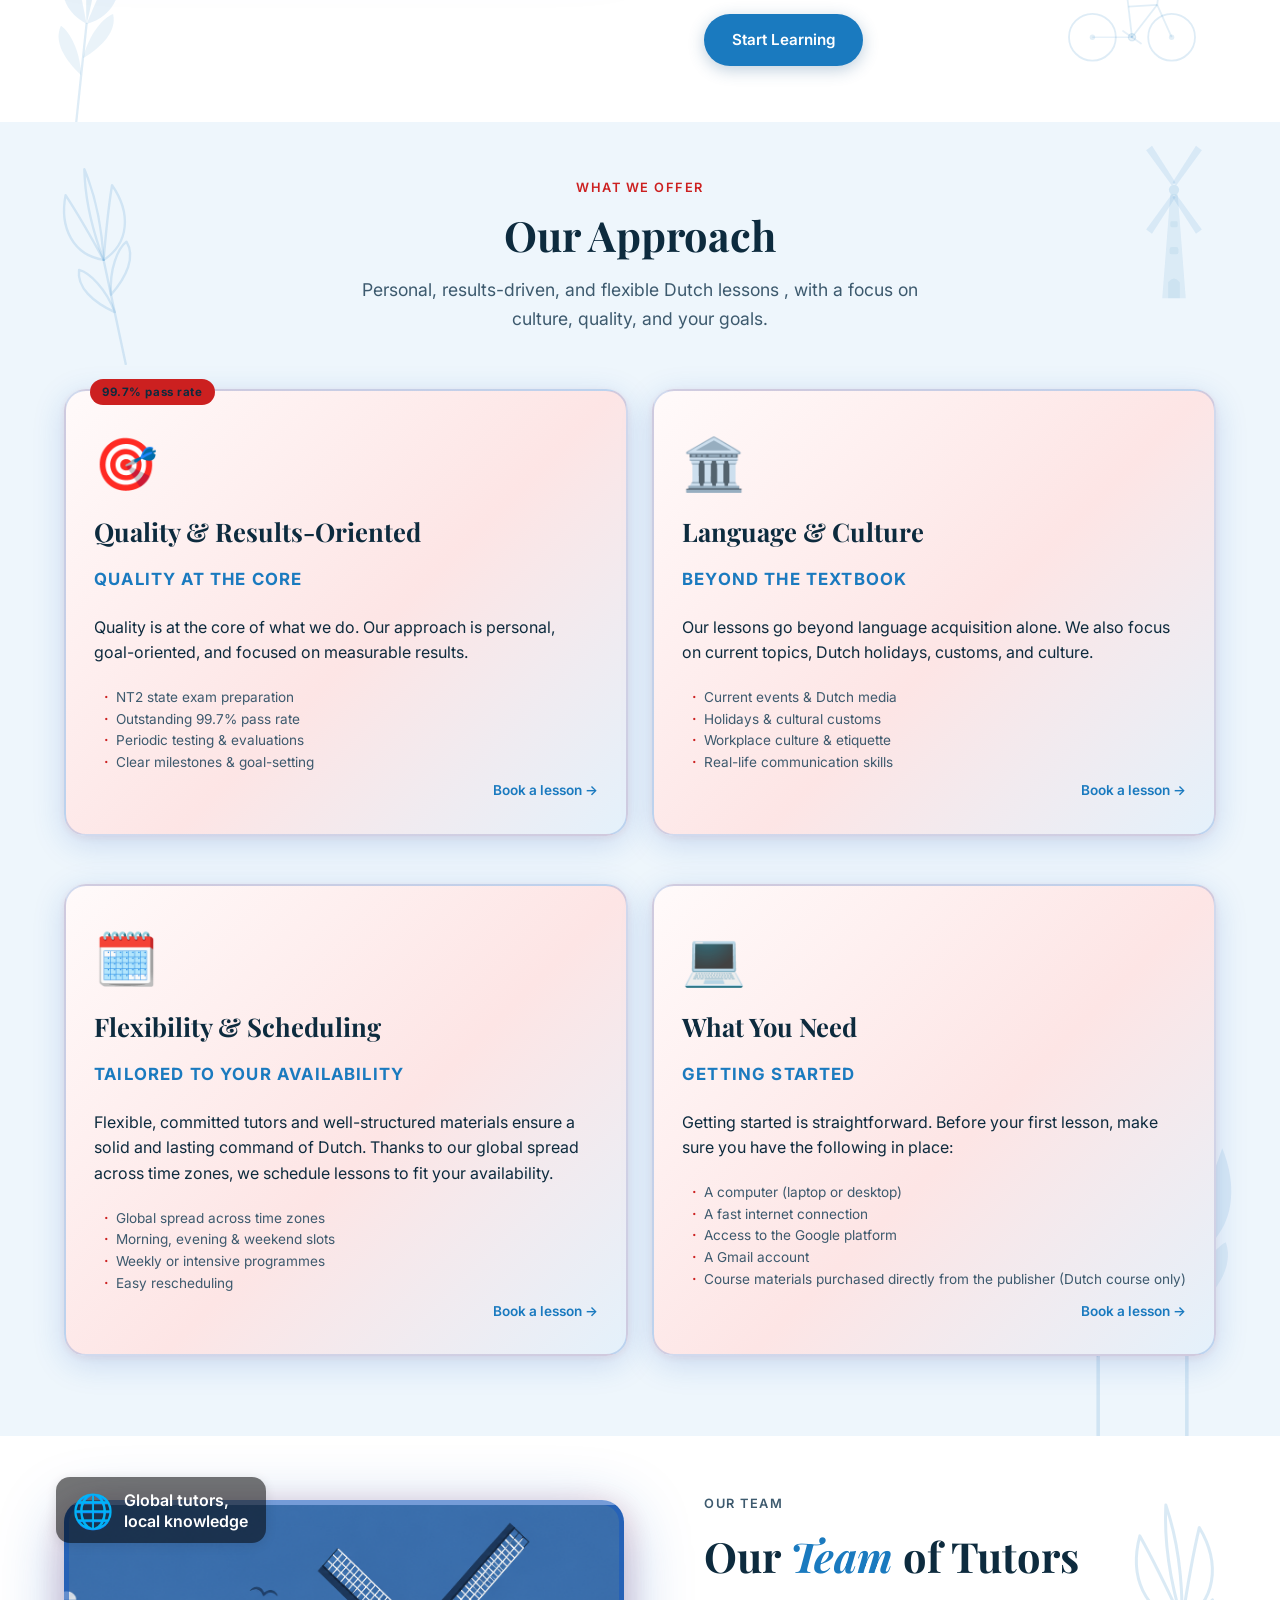
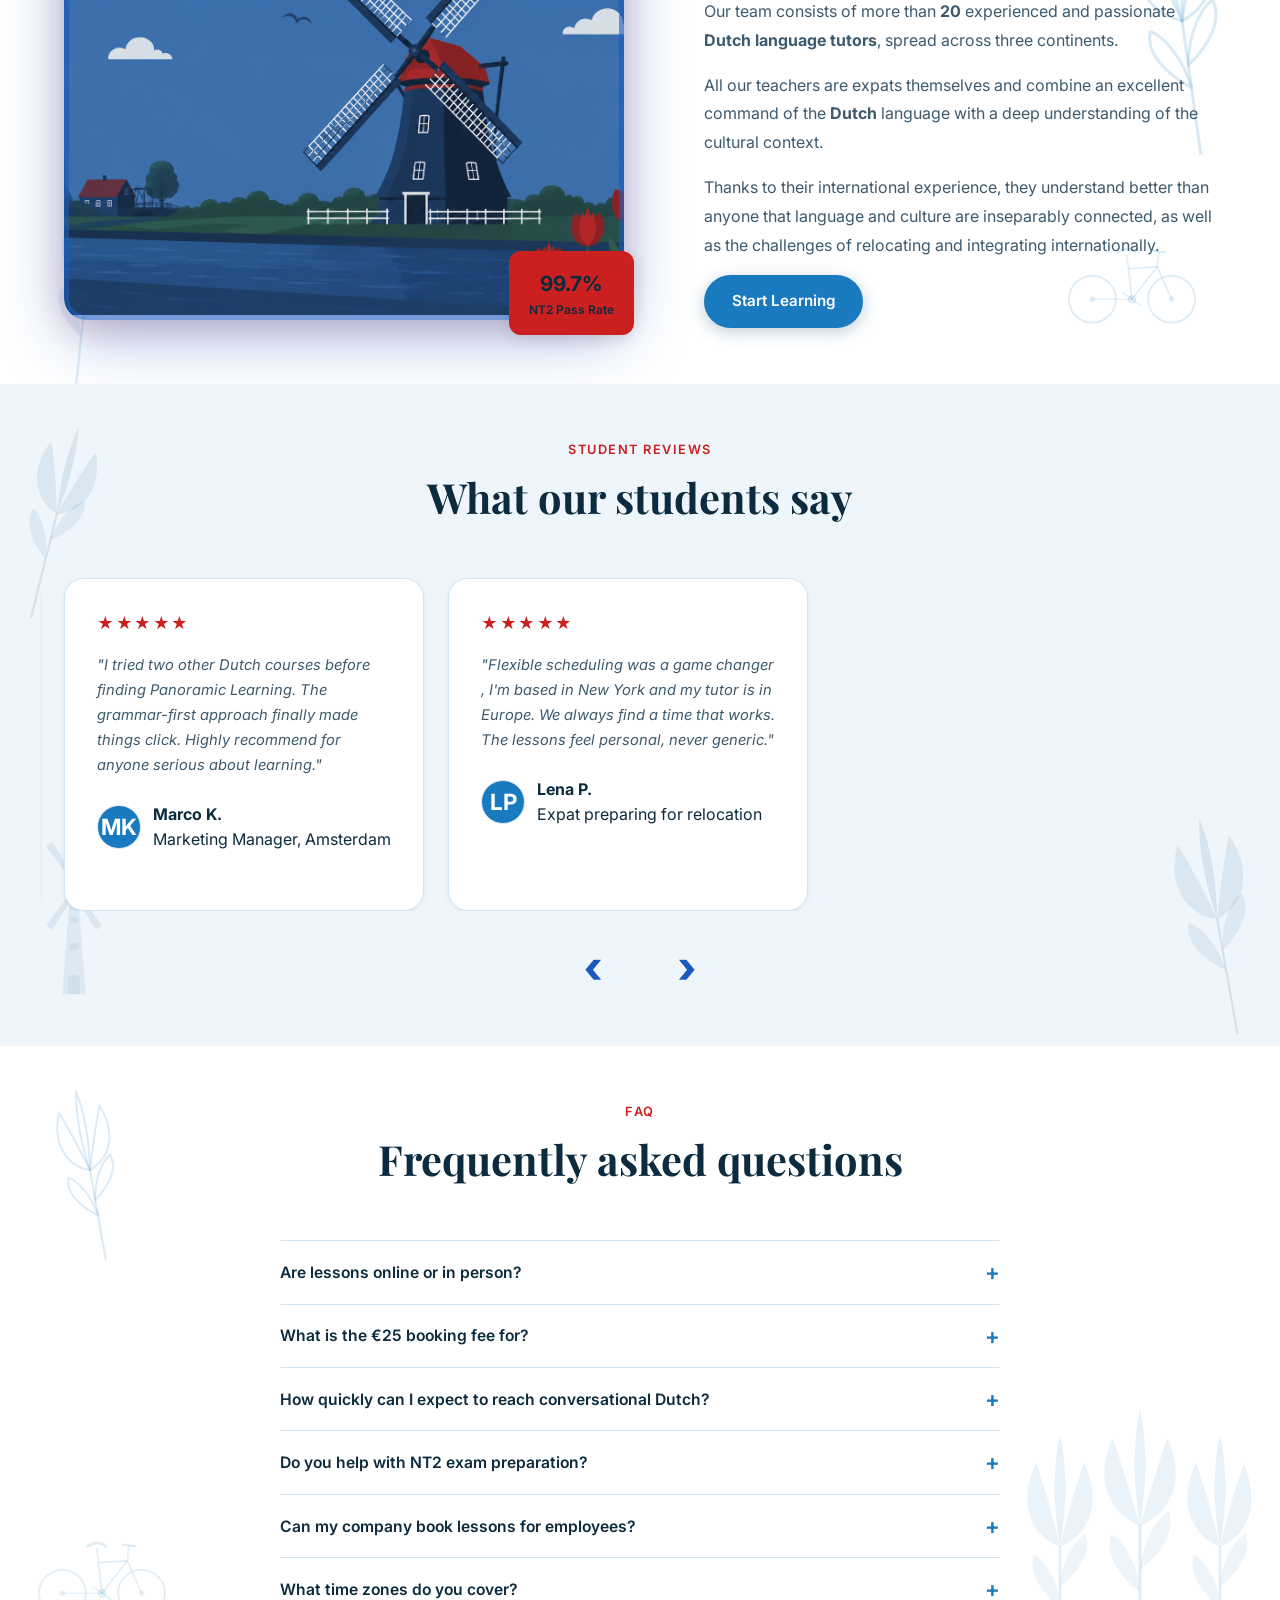
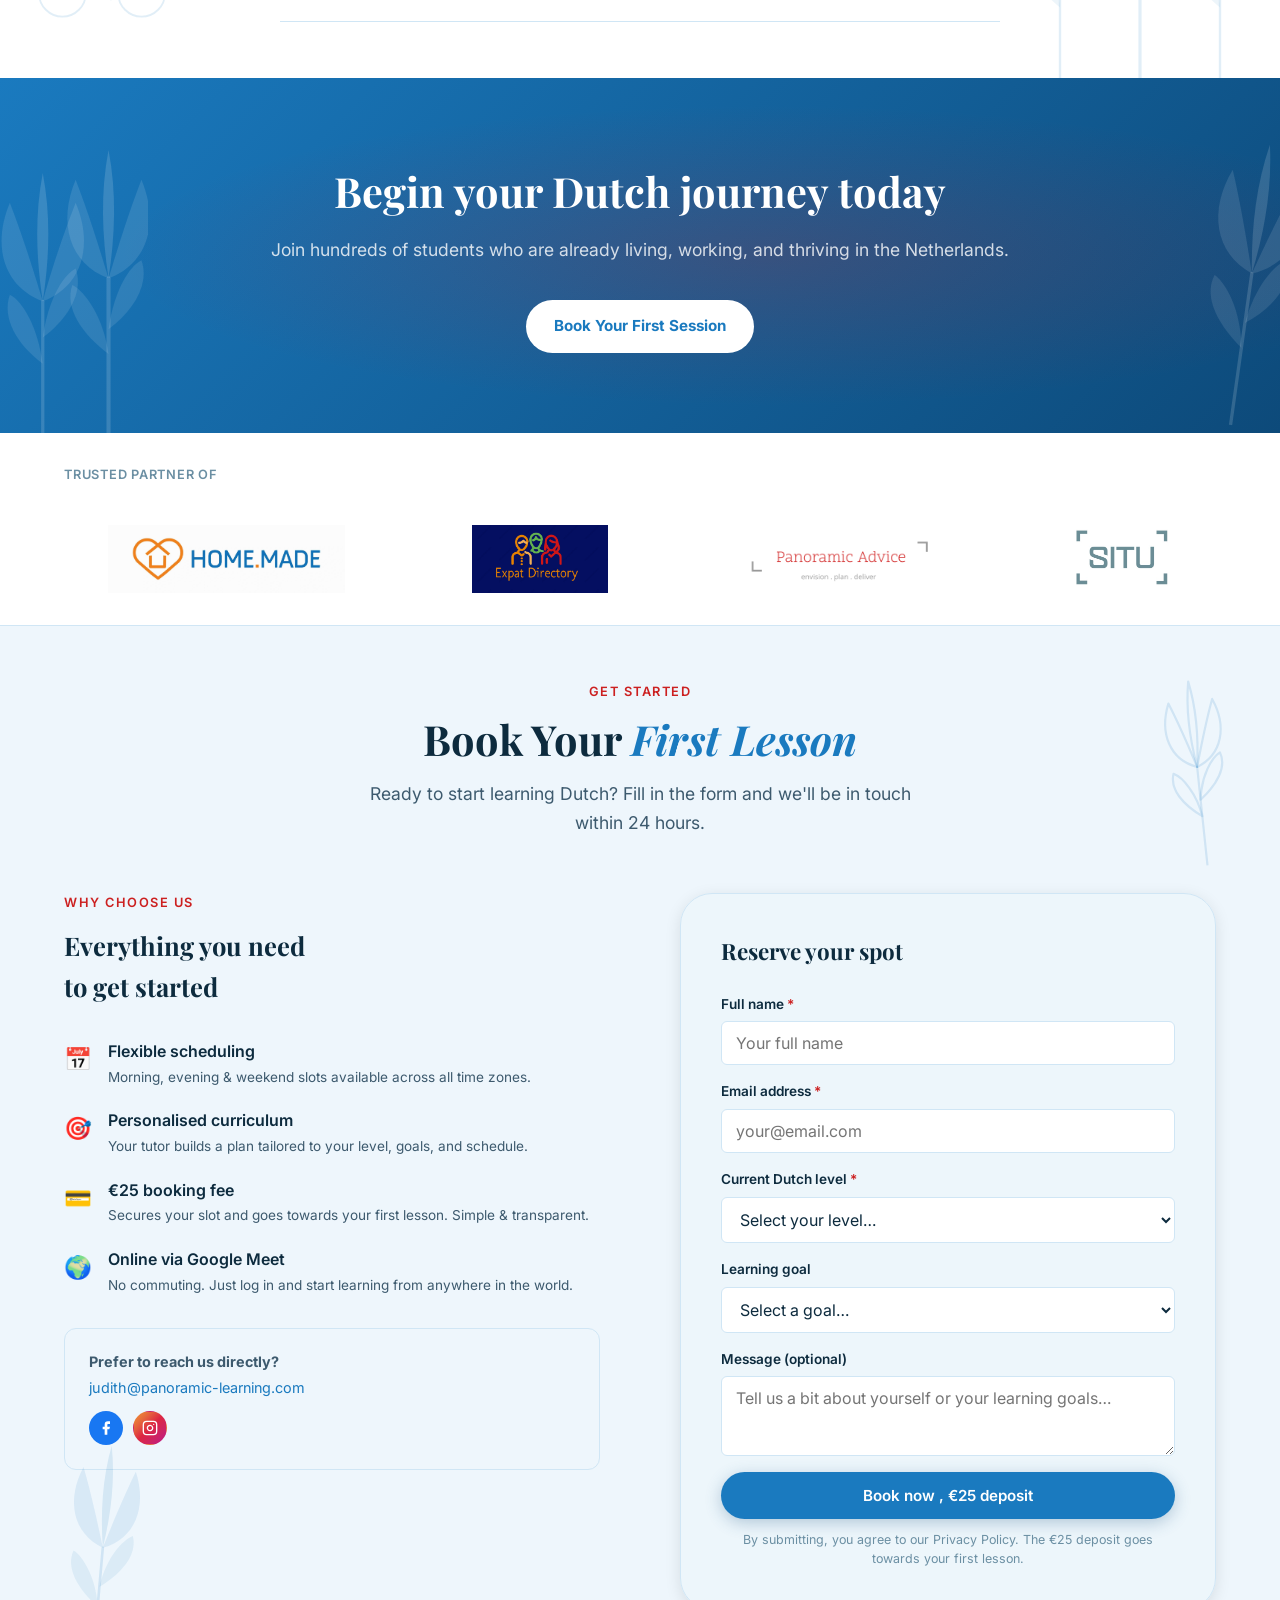
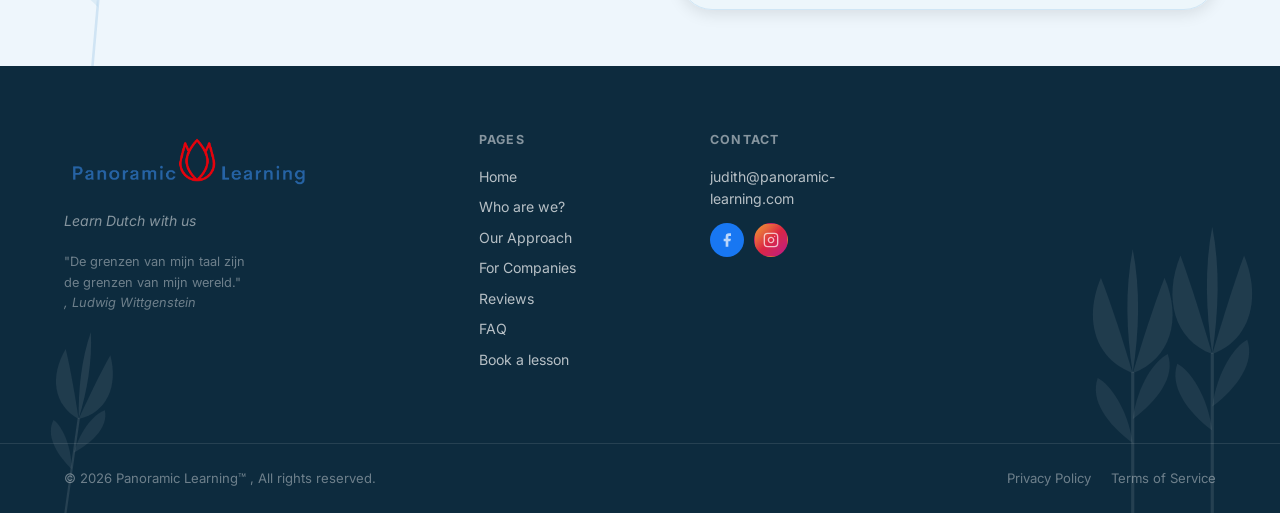
==== commit 89bef5d8: "Add files via upload" ====
--- a/index.html
+++ b/index.html
@@ -30,8 +30,7 @@
       <nav class="main-nav" id="main-nav">
         <ul class="main-menu">
           <li><a href="approach.html">Our Approach</a></li>
-          <li><a href="#about">Who are we?</a></li>
-          <li><a href="#courses">The way we work</a></li>
+          <li><a href="companies.html">For Companies</a></li>
           <li><a href="#testimonials">Reviews</a></li>
           <li><a href="#faq">FAQ</a></li>
           <li><a href="#booking" class="nav-cta">Contact us</a></li>
@@ -778,7 +777,8 @@
         <h4>Pages</h4>
         <a href="#home">Home</a>
         <a href="#about">Who are we?</a>
-        <a href="#courses">Our Approach</a>
+        <a href="approach.html">Our Approach</a>
+        <a href="companies.html">For Companies</a>
         <a href="#testimonials">Reviews</a>
         <a href="#faq">FAQ</a>
         <a href="#booking">Book a lesson</a>
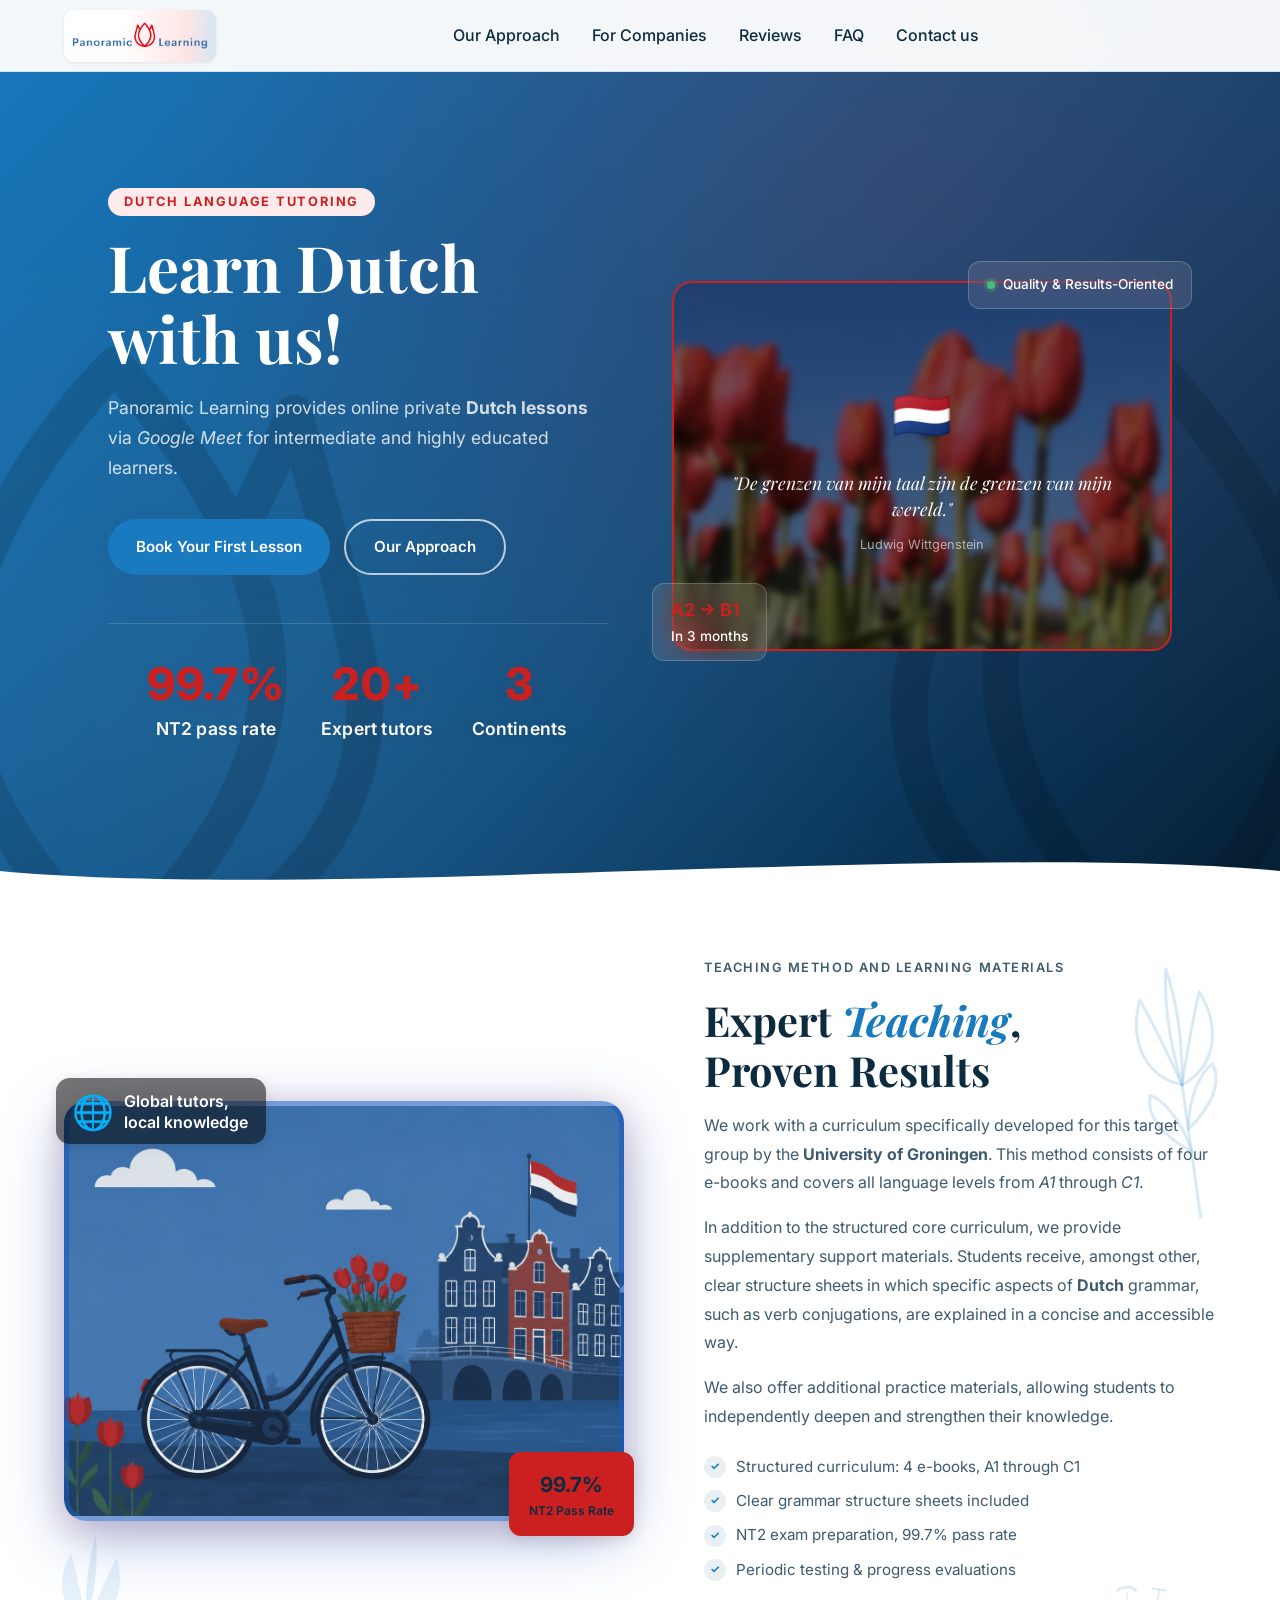
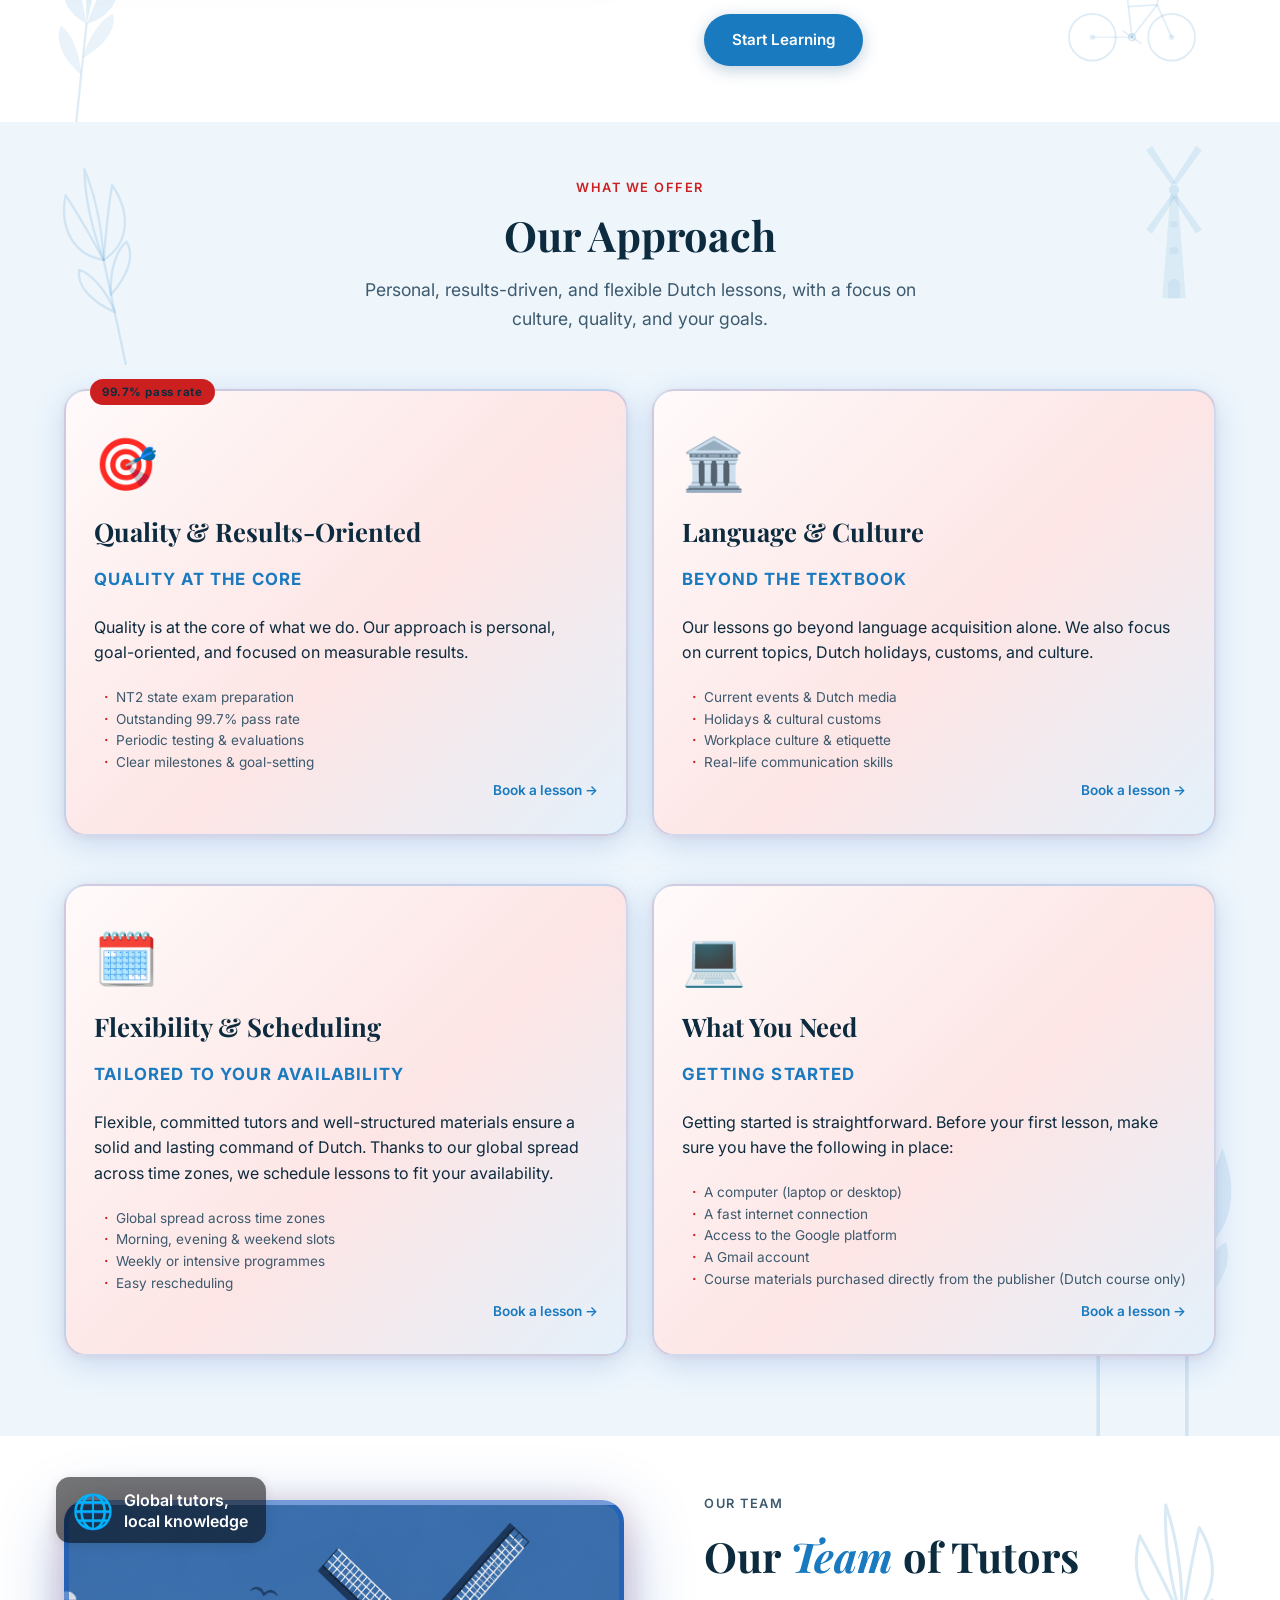
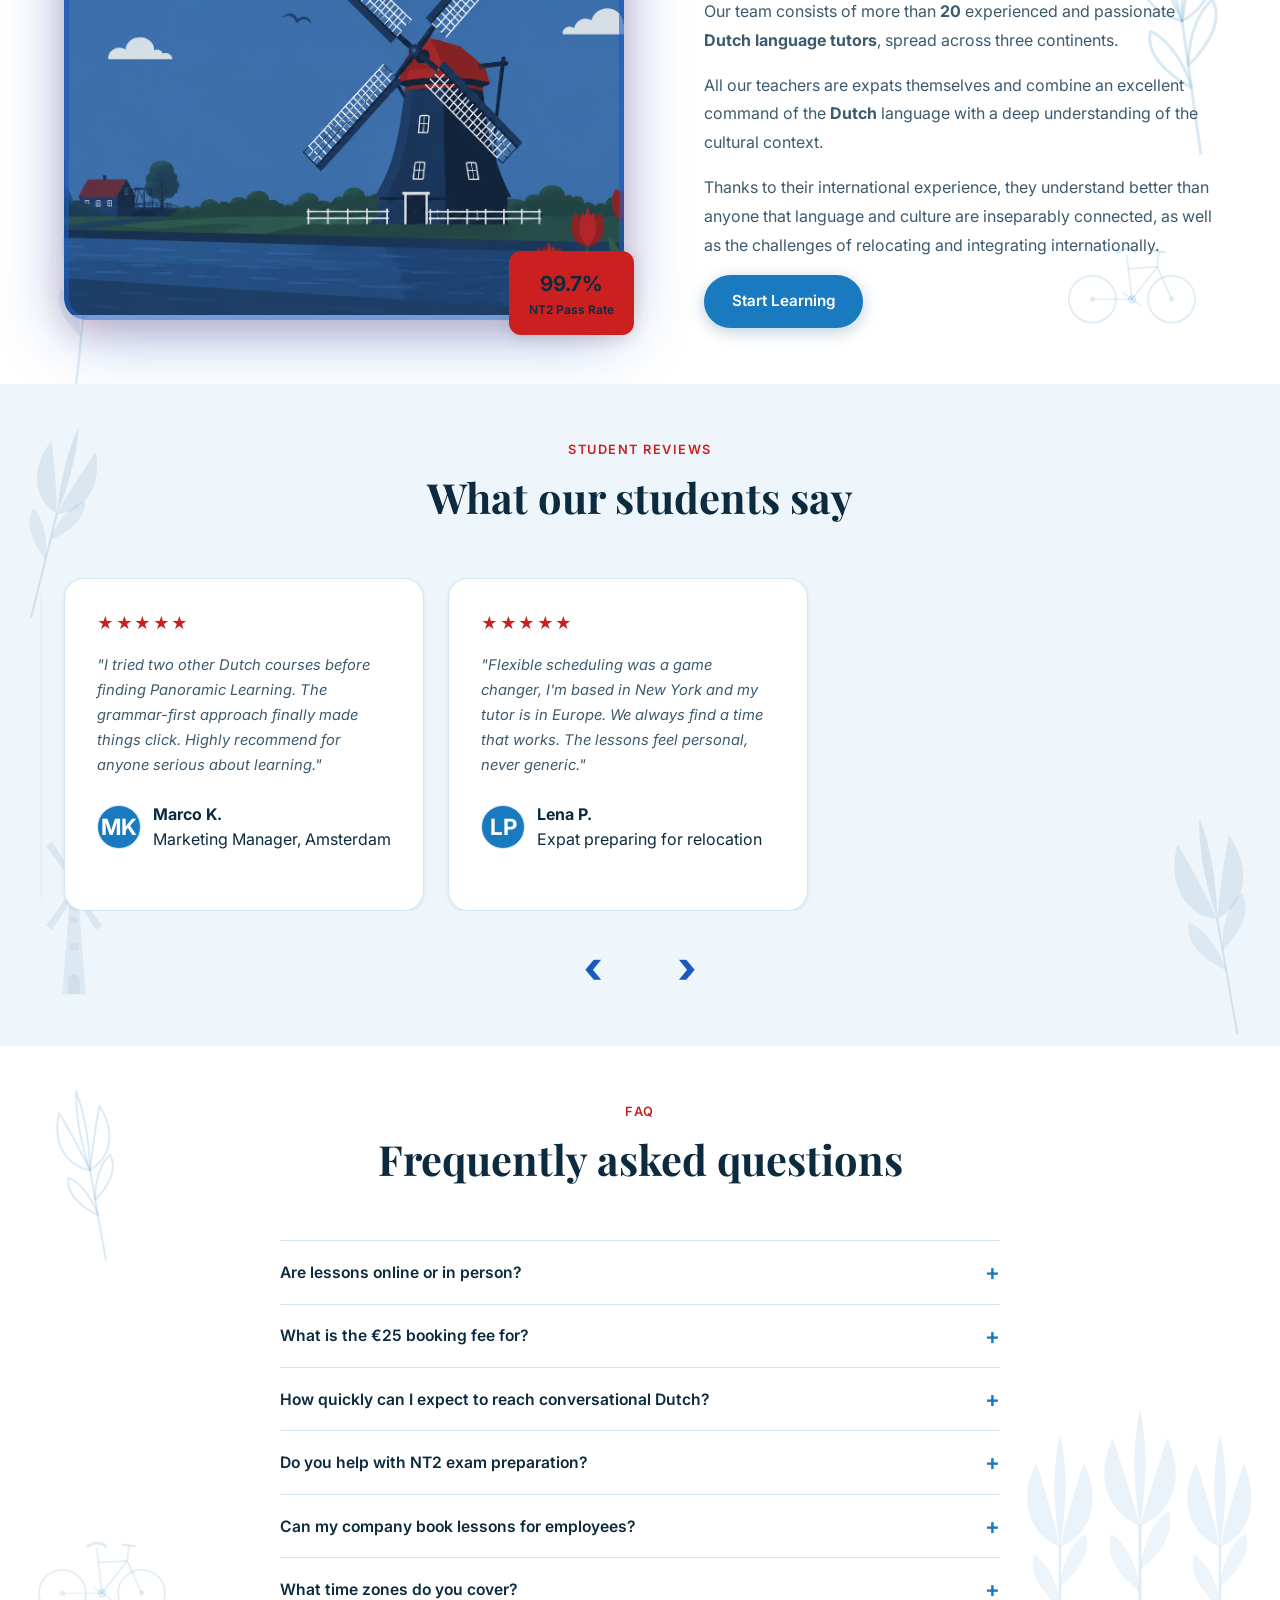
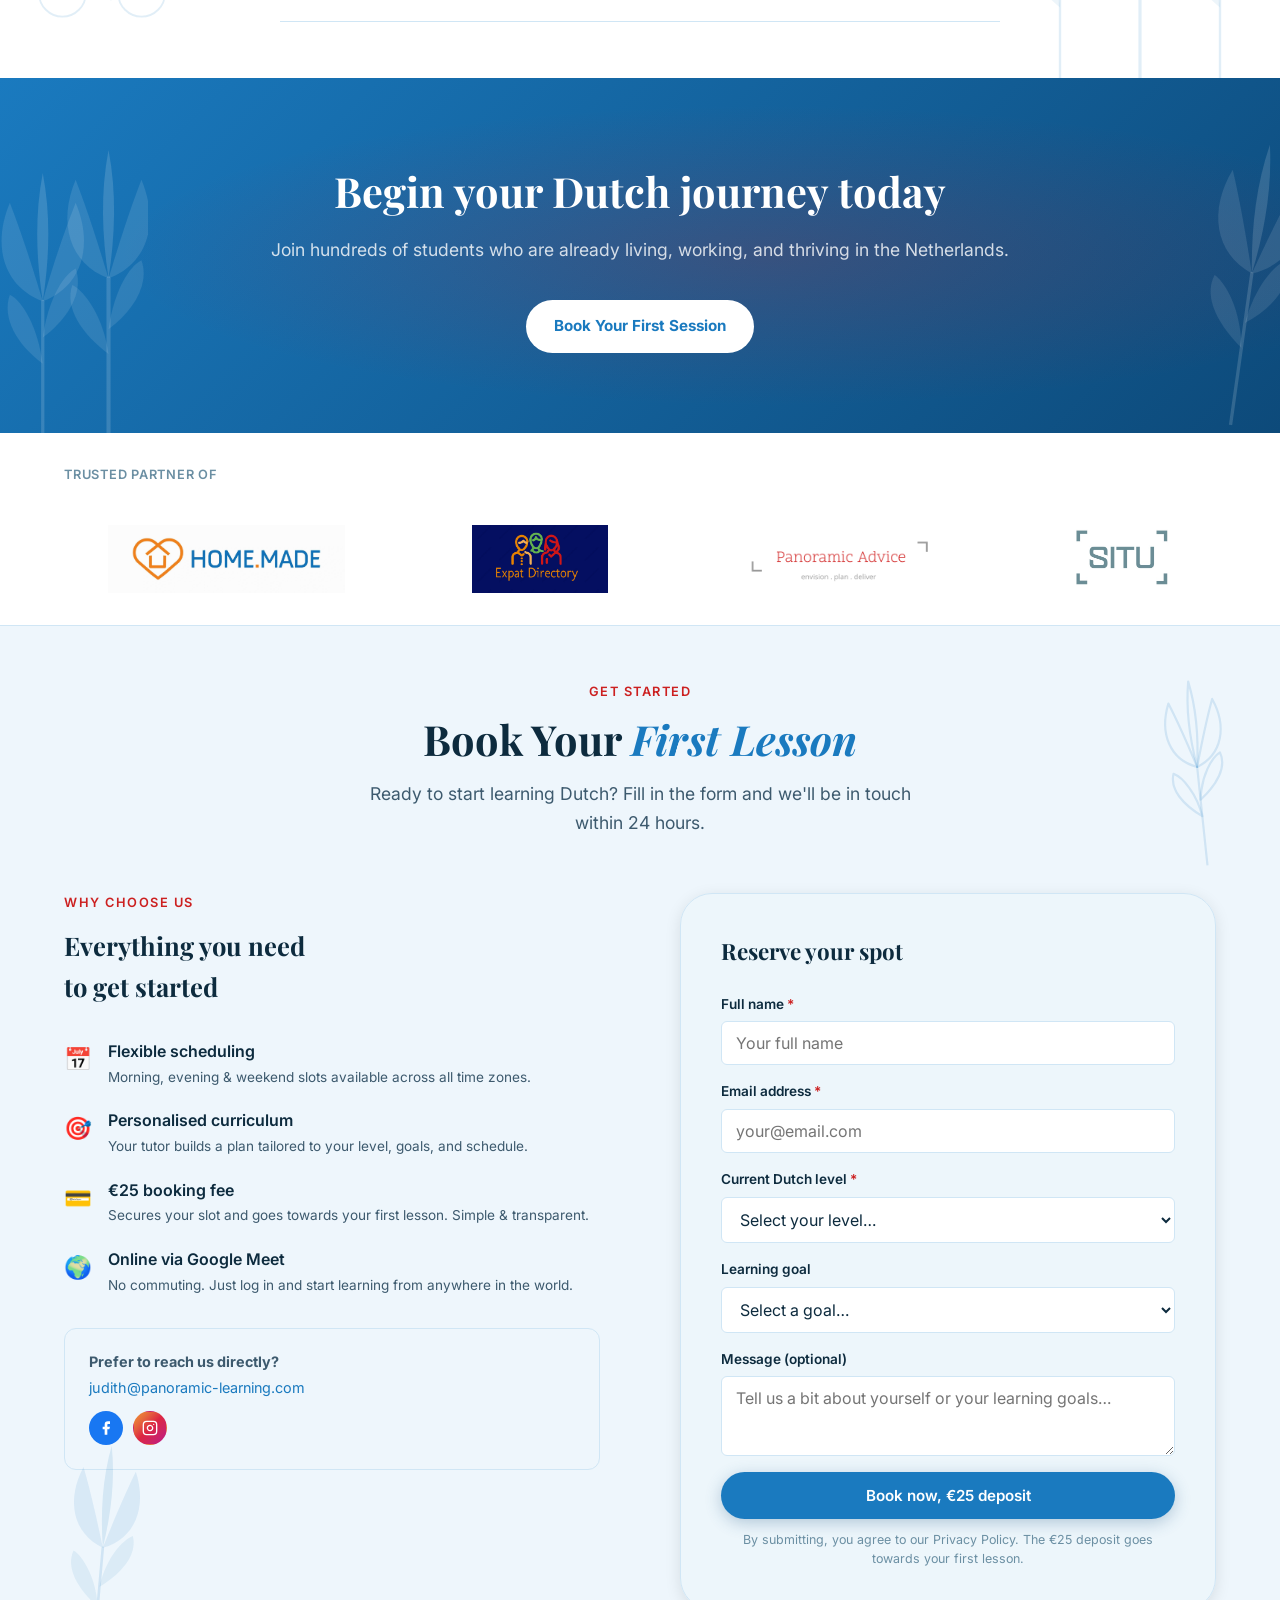
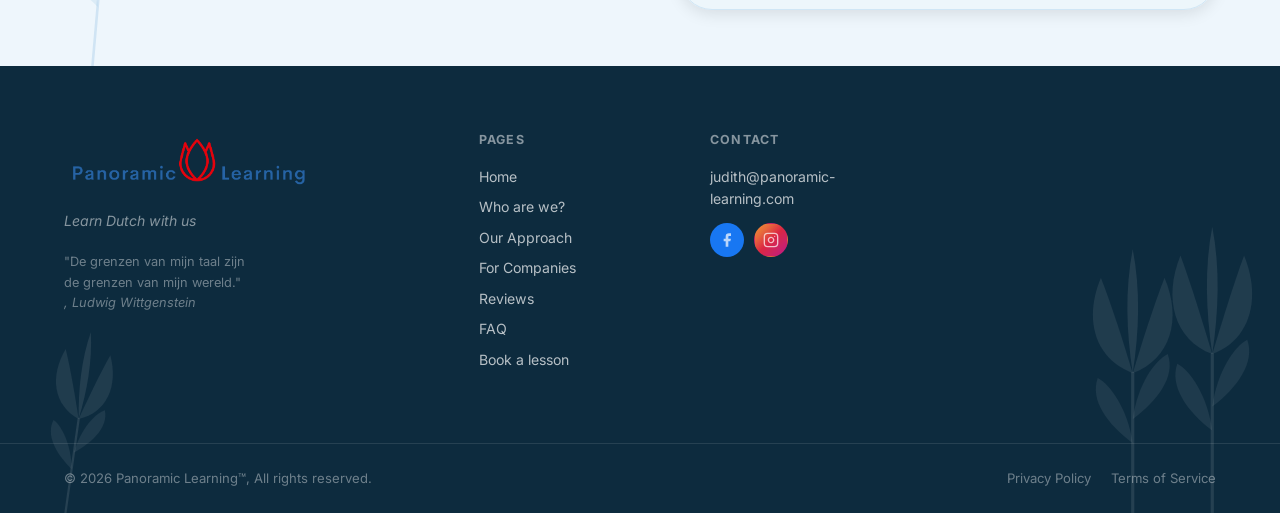
==== commit 1dae278e: "Add files via upload" ====
--- a/index.html
+++ b/index.html
@@ -66,11 +66,11 @@
         <div class="hero-card hero-card--main tulip-bg">
           <div class="hero-card-icon">&#x1f1f3;&#x1f1f1;</div>
           <p class="hero-card-quote">"De grenzen van mijn taal zijn de grenzen van mijn wereld."</p>
-          <p class="hero-card-author">, Ludwig Wittgenstein</p>
+          <p class="hero-card-author">Ludwig Wittgenstein</p>
         </div>
         <div class="hero-card hero-card--float hero-card--float-1">
           <span class="badge-dot badge-dot--green"></span>
-          <span>Live lesson in progress</span>
+          <span>Quality & Results-Oriented</span>
         </div>
         <div class="hero-card hero-card--float hero-card--float-2">
           <strong>A2 → B1</strong>
@@ -96,7 +96,7 @@
     </div>
   </section>
 
-  <!-- ========== ABOUT , Teaching Method ========== -->
+  <!-- ========== ABOUT, Teaching Method ========== -->
   <section class="section about" id="about">
     <!-- botanical outline tulip -->
     <svg class="section-tulip-deco st-about" aria-hidden="true" viewBox="0 0 80 200" fill="none"
@@ -156,12 +156,12 @@
         <p class="section-eyebrow">Teaching Method and Learning Materials</p>
         <h2 class="section-title">Expert <em>Teaching</em>,<br>Proven Results</h2>
         <p>We work with a curriculum specifically developed for this target group by the <strong>University of Groningen</strong>. This method consists of four e-books and covers all language levels from <em>A1</em> through <em>C1</em>.</p>
-        <p>In addition to the structured core curriculum, we provide supplementary support materials. Students receive, amongst other, clear structure sheets in which specific aspects of <strong>Dutch</strong> grammar , such as verb conjugations , are explained in a concise and accessible way.</p>
+        <p>In addition to the structured core curriculum, we provide supplementary support materials. Students receive, amongst other, clear structure sheets in which specific aspects of <strong>Dutch</strong> grammar, such as verb conjugations, are explained in a concise and accessible way.</p>
         <p>We also offer additional practice materials, allowing students to independently deepen and strengthen their knowledge.</p>
         <ul class="about-features">
           <li><span class="feature-icon">✓</span> Structured curriculum: 4 e-books, A1 through C1</li>
           <li><span class="feature-icon">✓</span> Clear grammar structure sheets included</li>
-          <li><span class="feature-icon">✓</span> NT2 exam preparation , 99.7% pass rate</li>
+          <li><span class="feature-icon">✓</span> NT2 exam preparation, 99.7% pass rate</li>
           <li><span class="feature-icon">✓</span> Periodic testing &amp; progress evaluations</li>
         </ul>
         <a href="#booking" class="btn btn-primary">Start Learning</a>
@@ -213,7 +213,7 @@
       <div class="section-header fade-up">
         <p class="section-eyebrow">What We Offer</p>
         <h2 class="section-title">Our Approach</h2>
-        <p class="section-sub">Personal, results-driven, and flexible Dutch lessons , with a focus on culture, quality, and your goals.</p>
+        <p class="section-sub">Personal, results-driven, and flexible Dutch lessons, with a focus on culture, quality, and your goals.</p>
       </div>
       <div class="courses-grid courses-grid--stack">
         <div class="course-card course-card--featured fade-up anim-delay-1">
@@ -274,7 +274,7 @@
     </div>
   </section>
 
-  <!-- ========== ABOUT , Our Team ========== -->
+  <!-- ========== ABOUT, Our Team ========== -->
   <section class="section about" id="team">
     <!-- botanical outline tulip -->
     <svg class="section-tulip-deco st-about" aria-hidden="true" viewBox="0 0 80 200" fill="none"
@@ -394,7 +394,7 @@
           </div>
           <div class="testimonial-card">
             <div class="testimonial-stars">★★★★★</div>
-            <p>"Flexible scheduling was a game changer , I'm based in New York and my tutor is in Europe. We always find a time that works. The lessons feel personal, never generic."</p>
+            <p>"Flexible scheduling was a game changer, I'm based in New York and my tutor is in Europe. We always find a time that works. The lessons feel personal, never generic."</p>
             <div class="testimonial-author">
               <div class="author-avatar">LP</div>
               <div><strong>Lena P.</strong><br><span>Expat preparing for relocation</span></div>
@@ -410,7 +410,7 @@
           </div>
           <div class="testimonial-card">
             <div class="testimonial-stars">★★★★★</div>
-            <p>"The combination of real-world Dutch , news, idioms, humour , with proper grammar made learning genuinely enjoyable. I actually look forward to my lessons."</p>
+            <p>"The combination of real-world Dutch, news, idioms, humour, with proper grammar made learning genuinely enjoyable. I actually look forward to my lessons."</p>
             <div class="testimonial-author">
               <div class="author-avatar">JB</div>
               <div><strong>James B.</strong><br><span>Teacher, The Hague</span></div>
@@ -418,7 +418,7 @@
           </div>
           <div class="testimonial-card">
             <div class="testimonial-stars">★★★★★</div>
-            <p>"My whole family joined , kids and adults together. Each of us got a tailored programme. It felt like a private language school, not a one-size-fits-all online course."</p>
+            <p>"My whole family joined, kids and adults together. Each of us got a tailored programme. It felt like a private language school, not a one-size-fits-all online course."</p>
             <div class="testimonial-author">
               <div class="author-avatar">FD</div>
               <div><strong>Fatima D.</strong><br><span>Relocated family, Rotterdam</span></div>
@@ -443,7 +443,7 @@
           </div>
           <div class="testimonial-card">
             <div class="testimonial-stars">★★★★★</div>
-            <p>"Flexible scheduling was a game changer , I'm based in New York and my tutor is in Europe. We always find a time that works. The lessons feel personal, never generic."</p>
+            <p>"Flexible scheduling was a game changer, I'm based in New York and my tutor is in Europe. We always find a time that works. The lessons feel personal, never generic."</p>
             <div class="testimonial-author">
               <div class="author-avatar">LP</div>
               <div><strong>Lena P.</strong><br><span>Expat preparing for relocation</span></div>
@@ -523,7 +523,7 @@
             <span class="faq-icon">+</span>
           </button>
           <div class="faq-answer">
-            <p>All lessons are online, via video call (Google Meet). This allows our tutors, who are based in multiple countries, to work with students anywhere in the world , with no commuting and maximum scheduling flexibility.</p>
+            <p>All lessons are online, via video call (Google Meet). This allows our tutors, who are based in multiple countries, to work with students anywhere in the world, with no commuting and maximum scheduling flexibility.</p>
           </div>
         </div>
         <div class="faq-item">
@@ -709,12 +709,12 @@
               <label for="f-level">Current Dutch level <span class="required">*</span></label>
               <select id="f-level" name="level">
                 <option value="">Select your level…</option>
-                <option value="a0">A0 , Complete beginner</option>
-                <option value="a1">A1 , Beginner</option>
-                <option value="a2">A2 , Elementary</option>
-                <option value="b1">B1 , Intermediate</option>
-                <option value="b2">B2 , Upper intermediate</option>
-                <option value="c1">C1 , Advanced</option>
+                <option value="a0">A0, Complete beginner</option>
+                <option value="a1">A1, Beginner</option>
+                <option value="a2">A2, Elementary</option>
+                <option value="b1">B1, Intermediate</option>
+                <option value="b2">B2, Upper intermediate</option>
+                <option value="c1">C1, Advanced</option>
               </select>
             </div>
             <div class="form-group">
@@ -732,7 +732,7 @@
               <label for="f-message">Message (optional)</label>
               <textarea id="f-message" name="message" placeholder="Tell us a bit about yourself or your learning goals…"></textarea>
             </div>
-            <button type="submit" class="btn btn-primary btn--full">Book now , €25 deposit</button>
+            <button type="submit" class="btn btn-primary btn--full">Book now, €25 deposit</button>
             <p class="form-note">By submitting, you agree to our <a href="#">Privacy Policy</a>. The €25 deposit goes towards your first lesson.</p>
           </form>
         </div>
@@ -798,7 +798,7 @@
     </div>
     <div class="footer-bottom">
       <div class="container">
-        <p>© 2026 Panoramic Learning™ , All rights reserved.</p>
+        <p>© 2026 Panoramic Learning™, All rights reserved.</p>
         <div class="footer-legal">
           <a href="#">Privacy Policy</a>
           <a href="#">Terms of Service</a>
--- a/style.css
+++ b/style.css
@@ -225,6 +225,37 @@
   position: relative;
   overflow: hidden;
   border: 2.5px solid var(--clr-accent) !important;
+}
+
+/* Business field background for hero card */
+.hero-card--main.business-bg {
+  background-image: url('images/business-team.jpg');
+  background-size: cover;
+  background-position: center;
+  position: relative;
+  overflow: hidden;
+  border: 2.5px solid var(--clr-accent) !important;
+}
+
+.hero-card--main.business-bg::before {
+  content: '';
+  position: absolute;
+  top: 50%;
+  left: 50%;
+  width: 150%;
+  height: 150%;
+  transform: translate(-50%, -50%) scale(1.25);
+  background-image: inherit;
+  background: inherit;
+  filter: blur(3px) brightness(0.5);
+  z-index: 1;
+  pointer-events: none;
+  border: none;
+}
+
+.hero-card--main.business-bg>* {
+  position: relative;
+  z-index: 2;
 }
 
 .hero-card--main.tulip-bg::before {
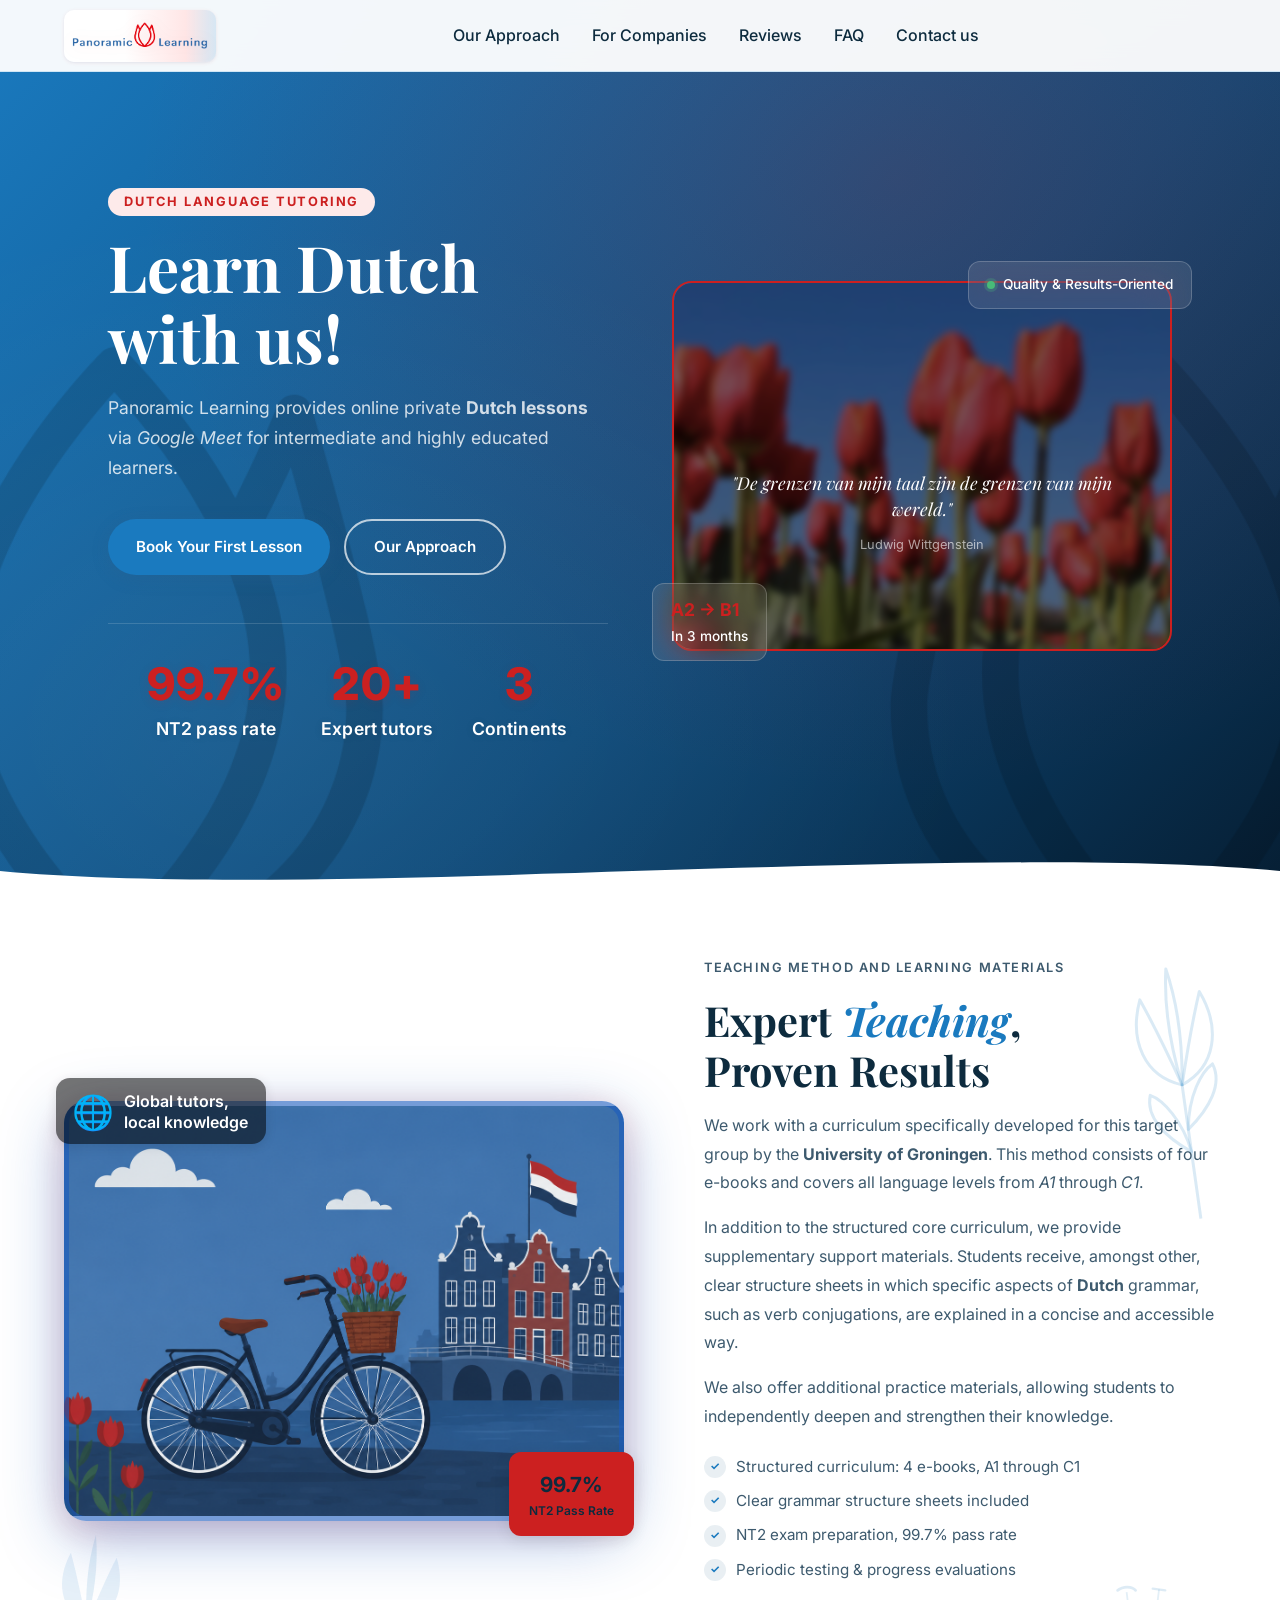
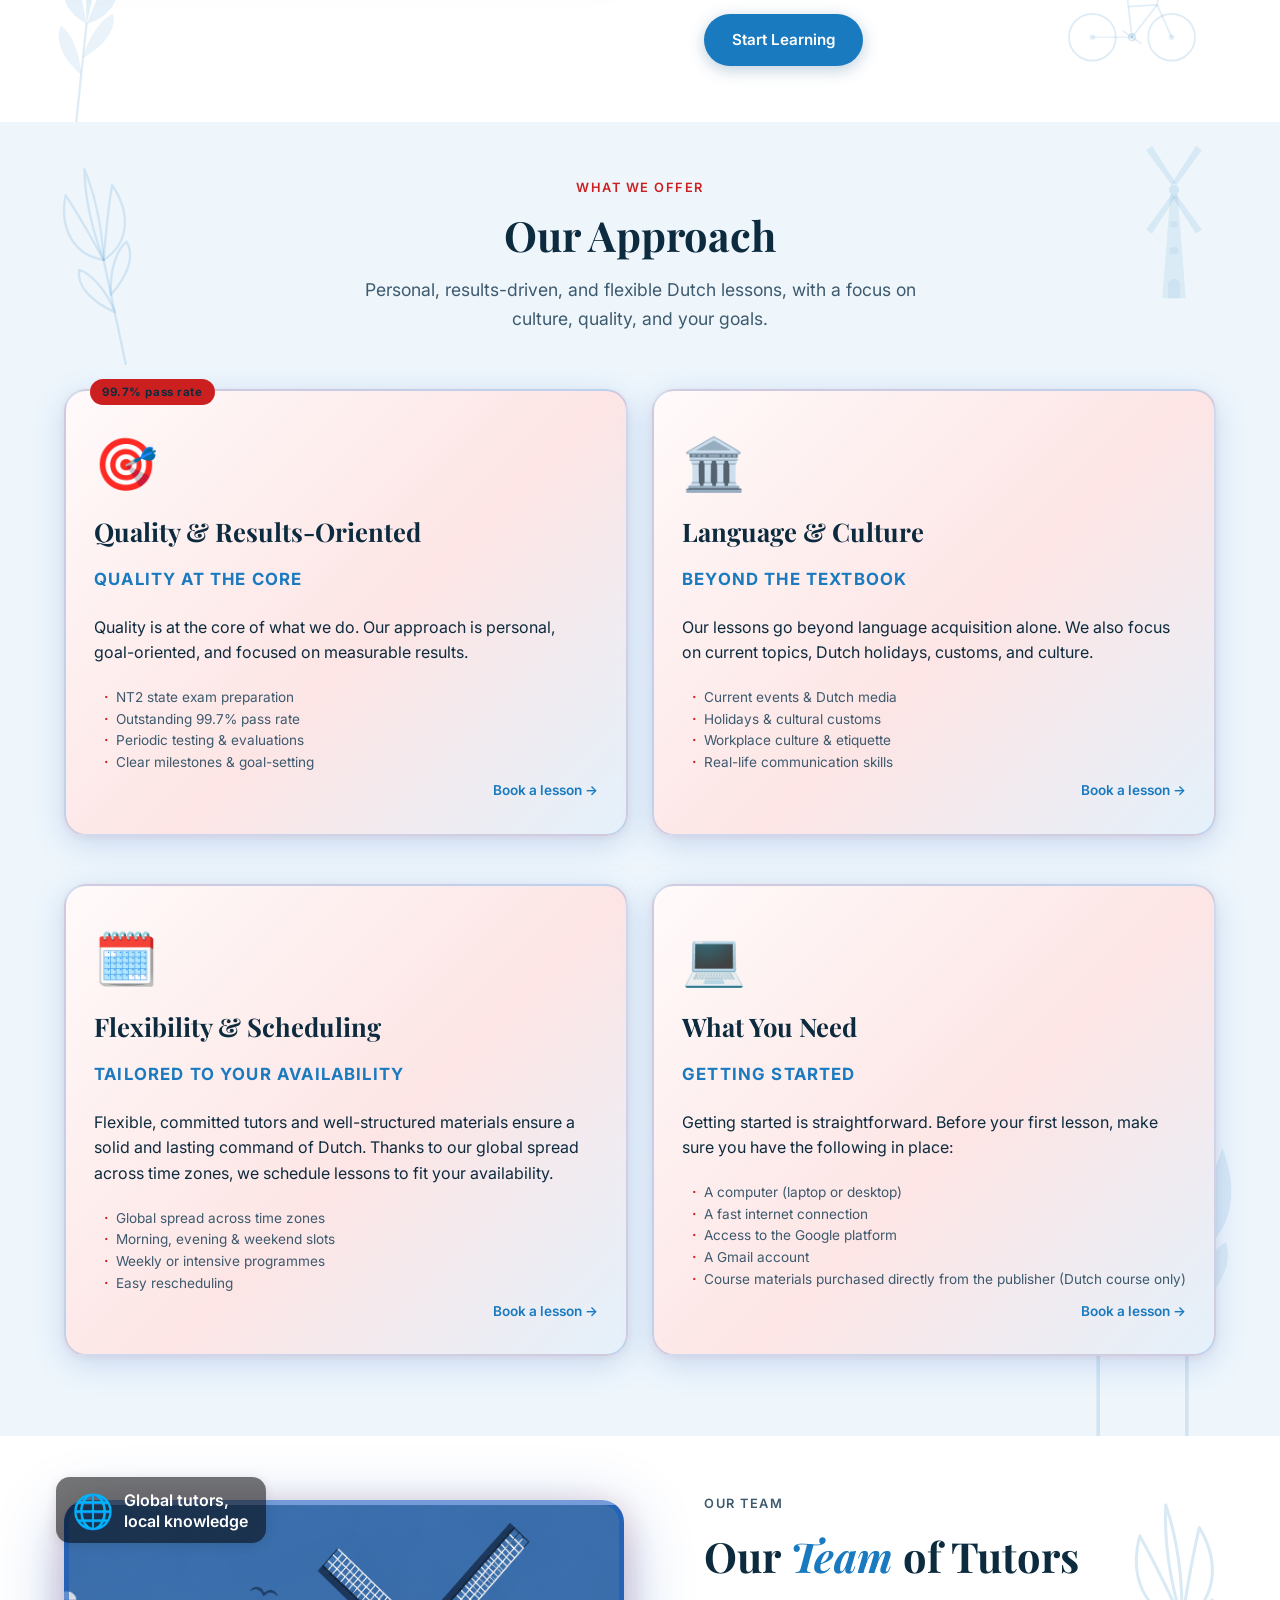
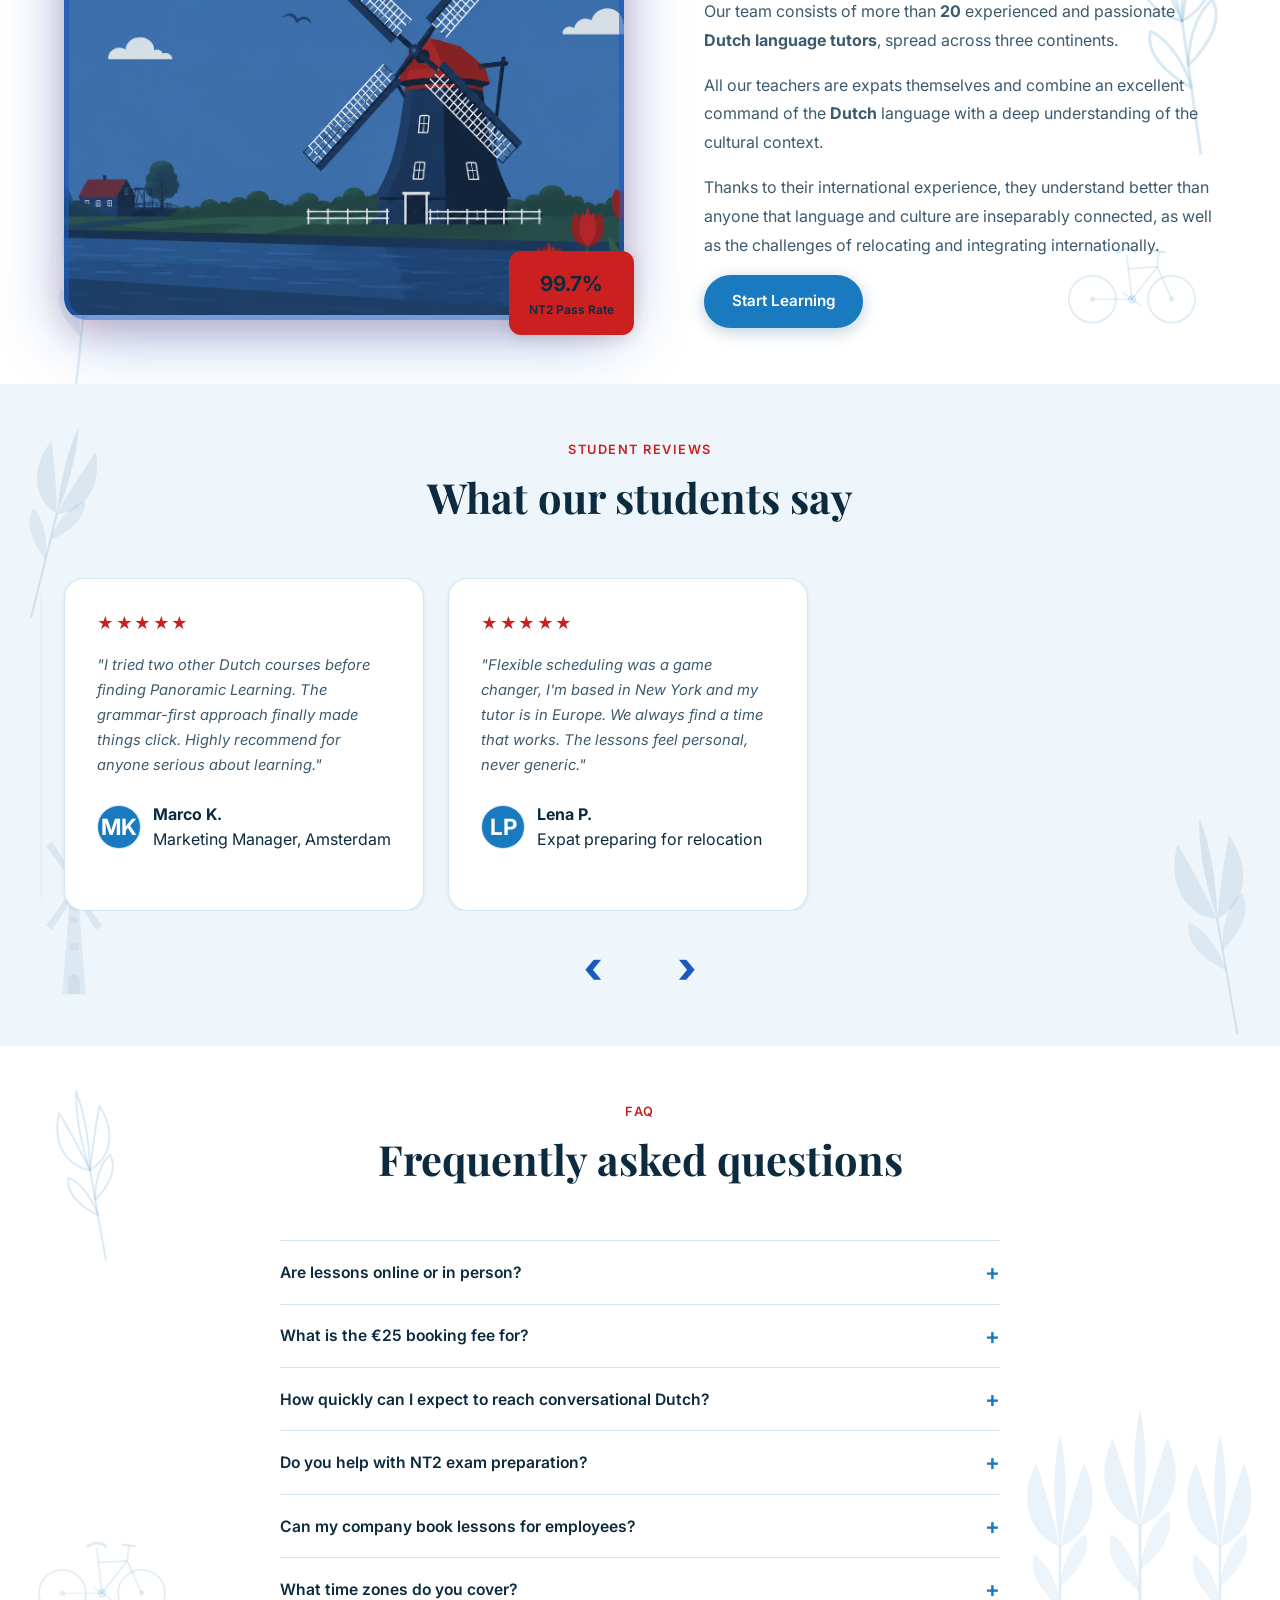
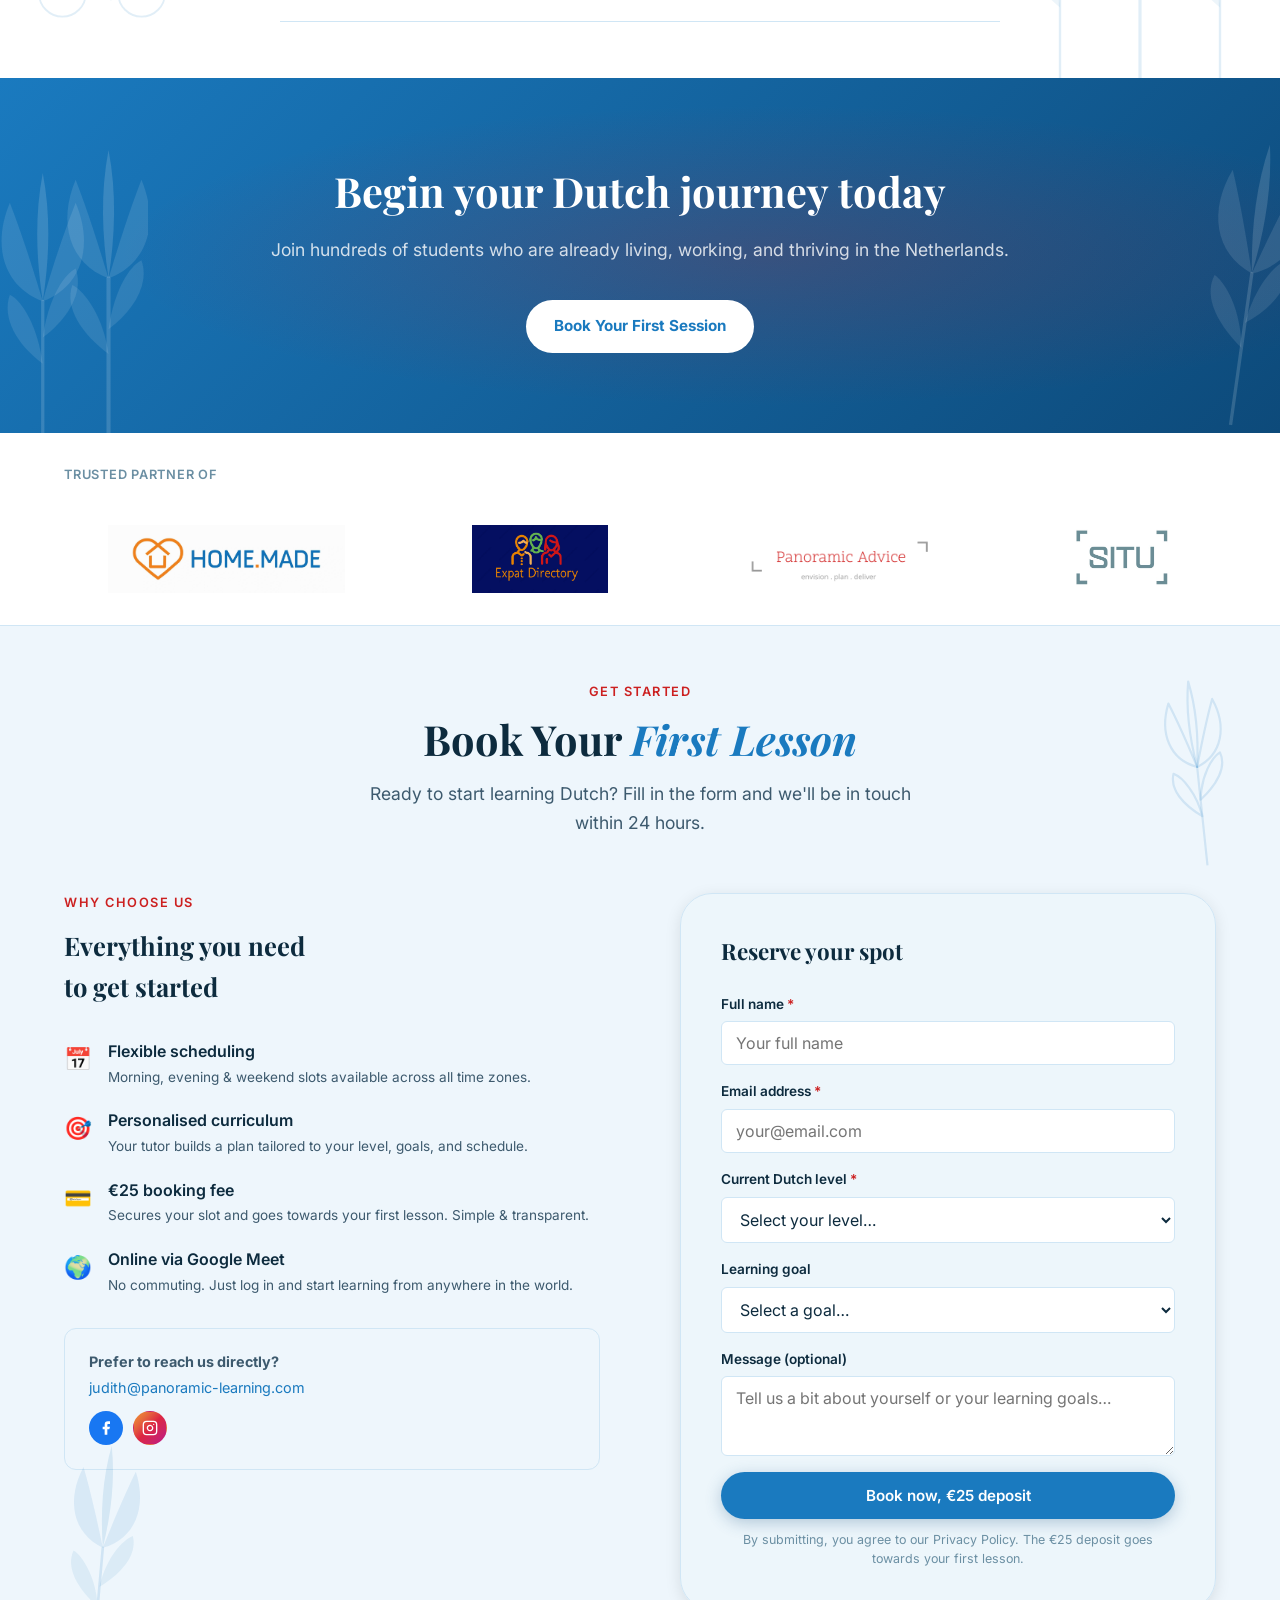
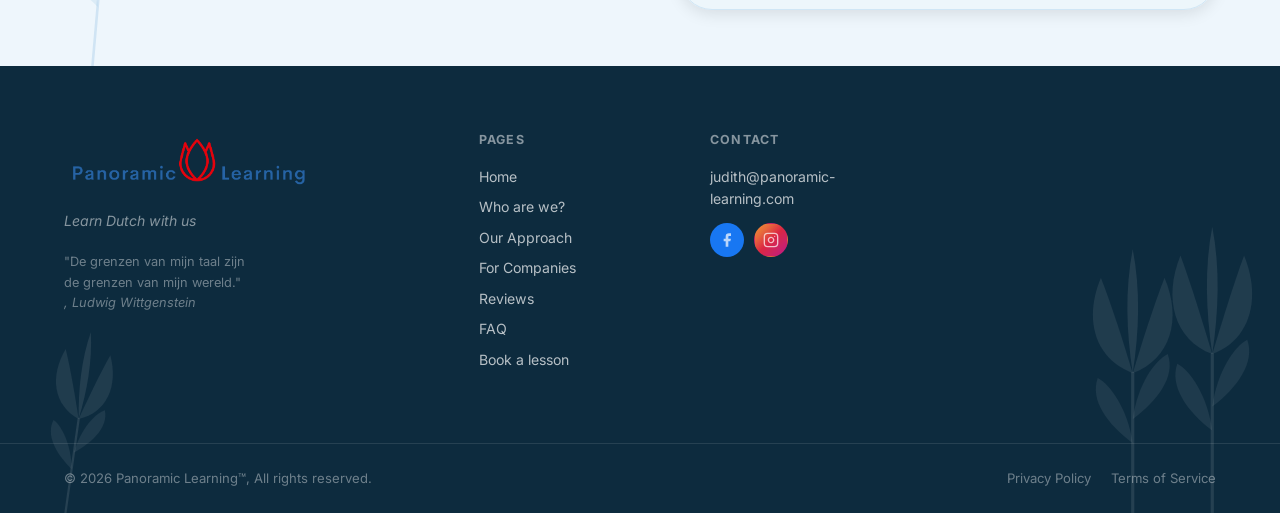
==== commit 497f59e1: "Add files via upload" ====
--- a/index.html
+++ b/index.html
@@ -12,6 +12,7 @@
   <link rel="preconnect" href="https://fonts.gstatic.com" crossorigin />
   <link href="https://fonts.googleapis.com/css2?family=Playfair+Display:ital,wght@0,400;0,600;0,700;1,400;1,600;1,700&family=Inter:wght@300;400;500;600;700;800&display=swap" rel="stylesheet" />
   <link rel="stylesheet" href="style.css" />
+  <link rel="stylesheet" href="flag-icons.min.css">
 </head>
 
 <body>
@@ -64,7 +65,7 @@
       </div>
       <div class="hero-visual slide-in-right">
         <div class="hero-card hero-card--main tulip-bg">
-          <div class="hero-card-icon">&#x1f1f3;&#x1f1f1;</div>
+          <div class="hero-card-icon"><i class="fi fi-nl"></i></div>
           <p class="hero-card-quote">"De grenzen van mijn taal zijn de grenzen van mijn wereld."</p>
           <p class="hero-card-author">Ludwig Wittgenstein</p>
         </div>
--- a/style.css
+++ b/style.css
@@ -229,28 +229,9 @@
 
 /* Business field background for hero card */
 .hero-card--main.business-bg {
-  background-image: url('images/business-team.jpg');
-  background-size: cover;
-  background-position: center;
   position: relative;
   overflow: hidden;
   border: 2.5px solid var(--clr-accent) !important;
-}
-
-.hero-card--main.business-bg::before {
-  content: '';
-  position: absolute;
-  top: 50%;
-  left: 50%;
-  width: 150%;
-  height: 150%;
-  transform: translate(-50%, -50%) scale(1.25);
-  background-image: inherit;
-  background: inherit;
-  filter: blur(3px) brightness(0.5);
-  z-index: 1;
-  pointer-events: none;
-  border: none;
 }
 
 .hero-card--main.business-bg>* {
--- a/flag-icons.min.css
+++ b/flag-icons.min.css
@@ -0,0 +1 @@
+.fi{display:inline-block;width:32px;height:32px;background-size:contain;background-position:center;background-repeat:no-repeat;vertical-align:middle;font-style:normal}.fi-ad{background-image:url("flags/ad.png")}.fi-ae{background-image:url("flags/ae.png")}.fi-af{background-image:url("flags/af.png")}.fi-ag{background-image:url("flags/ag.png")}.fi-ai{background-image:url("flags/ai.png")}.fi-al{background-image:url("flags/al.png")}.fi-am{background-image:url("flags/am.png")}.fi-an{background-image:url("flags/an.png")}.fi-ao{background-image:url("flags/ao.png")}.fi-aq{background-image:url("flags/aq.png")}.fi-ar{background-image:url("flags/ar.png")}.fi-as{background-image:url("flags/as.png")}.fi-at{background-image:url("flags/at.png")}.fi-au{background-image:url("flags/au.png")}.fi-aw{background-image:url("flags/aw.png")}.fi-az{background-image:url("flags/az.png")}.fi-ba{background-image:url("flags/ba.png")}.fi-bb{background-image:url("flags/bb.png")}.fi-bd{background-image:url("flags/bd.png")}.fi-be{background-image:url("flags/be.png")}.fi-bf{background-image:url("flags/bf.png")}.fi-bg{background-image:url("flags/bg.png")}.fi-bh{background-image:url("flags/bh.png")}.fi-bi{background-image:url("flags/bi.png")}.fi-bj{background-image:url("flags/bj.png")}.fi-bm{background-image:url("flags/bm.png")}.fi-bn{background-image:url("flags/bn.png")}.fi-bo{background-image:url("flags/bo.png")}.fi-br{background-image:url("flags/br.png")}.fi-bs{background-image:url("flags/bs.png")}.fi-bt{background-image:url("flags/bt.png")}.fi-bw{background-image:url("flags/bw.png")}.fi-by{background-image:url("flags/by.png")}.fi-bz{background-image:url("flags/bz.png")}.fi-ca{background-image:url("flags/ca.png")}.fi-cd{background-image:url("flags/cd.png")}.fi-cf{background-image:url("flags/cf.png")}.fi-cg{background-image:url("flags/cg.png")}.fi-ch{background-image:url("flags/ch.png")}.fi-ci{background-image:url("flags/ci.png")}.fi-ck{background-image:url("flags/ck.png")}.fi-cl{background-image:url("flags/cl.png")}.fi-cm{background-image:url("flags/cm.png")}.fi-cn{background-image:url("flags/cn.png")}.fi-co{background-image:url("flags/co.png")}.fi-cr{background-image:url("flags/cr.png")}.fi-cu{background-image:url("flags/cu.png")}.fi-cv{background-image:url("flags/cv.png")}.fi-cy{background-image:url("flags/cy.png")}.fi-cz{background-image:url("flags/cz.png")}.fi-de{background-image:url("flags/de.png")}.fi-dj{background-image:url("flags/dj.png")}.fi-dk{background-image:url("flags/dk.png")}.fi-dm{background-image:url("flags/dm.png")}.fi-do{background-image:url("flags/do.png")}.fi-dz{background-image:url("flags/dz.png")}.fi-ec{background-image:url("flags/ec.png")}.fi-ee{background-image:url("flags/ee.png")}.fi-eg{background-image:url("flags/eg.png")}.fi-eh{background-image:url("flags/eh.png")}.fi-er{background-image:url("flags/er.png")}.fi-es{background-image:url("flags/es.png")}.fi-et{background-image:url("flags/et.png")}.fi-fi{background-image:url("flags/fi.png")}.fi-fj{background-image:url("flags/fj.png")}.fi-fm{background-image:url("flags/fm.png")}.fi-fo{background-image:url("flags/fo.png")}.fi-fr{background-image:url("flags/fr.png")}.fi-ga{background-image:url("flags/ga.png")}.fi-gb{background-image:url("flags/gb.png")}.fi-gd{background-image:url("flags/gd.png")}.fi-ge{background-image:url("flags/ge.png")}.fi-gg{background-image:url("flags/gg.png")}.fi-gh{background-image:url("flags/gh.png")}.fi-gi{background-image:url("flags/gi.png")}.fi-gm{background-image:url("flags/gm.png")}.fi-gn{background-image:url("flags/gn.png")}.fi-gp{background-image:url("flags/gp.png")}.fi-gq{background-image:url("flags/gq.png")}.fi-gr{background-image:url("flags/gr.png")}.fi-gt{background-image:url("flags/gt.png")}.fi-gu{background-image:url("flags/gu.png")}.fi-gq{background-image:url("flags/gq.png")}.fi-gy{background-image:url("flags/gy.png")}.fi-hk{background-image:url("flags/hk.png")}.fi-hn{background-image:url("flags/hn.png")}.fi-hr{background-image:url("flags/hr.png")}.fi-ht{background-image:url("flags/ht.png")}.fi-hu{background-image:url("flags/hu.png")}.fi-id{background-image:url("flags/id.png")}.fi-ie{background-image:url("flags/ie.png")}.fi-il{background-image:url("flags/il.png")}.fi-im{background-image:url("flags/im.png")}.fi-in{background-image:url("flags/in.png")}.fi-iq{background-image:url("flags/iq.png")}.fi-ir{background-image:url("flags/ir.png")}.fi-is{background-image:url("flags/is.png")}.fi-it{background-image:url("flags/it.png")}.fi-je{background-image:url("flags/je.png")}.fi-jm{background-image:url("flags/jm.png")}.fi-jo{background-image:url("flags/jo.png")}.fi-jp{background-image:url("flags/jp.png")}.fi-ke{background-image:url("flags/ke.png")}.fi-kg{background-image:url("flags/kg.png")}.fi-kh{background-image:url("flags/kh.png")}.fi-ki{background-image:url("flags/ki.png")}.fi-km{background-image:url("flags/km.png")}.fi-kn{background-image:url("flags/kn.png")}.fi-kp{background-image:url("flags/kp.png")}.fi-kr{background-image:url("flags/kr.png")}.fi-kw{background-image:url("flags/kw.png")}.fi-ky{background-image:url("flags/ky.png")}.fi-kz{background-image:url("flags/kz.png")}.fi-la{background-image:url("flags/la.png")}.fi-lb{background-image:url("flags/lb.png")}.fi-lc{background-image:url("flags/lc.png")}.fi-li{background-image:url("flags/li.png")}.fi-lk{background-image:url("flags/lk.png")}.fi-lr{background-image:url("flags/lr.png")}.fi-ls{background-image:url("flags/ls.png")}.fi-lt{background-image:url("flags/lt.png")}.fi-lu{background-image:url("flags/lu.png")}.fi-lv{background-image:url("flags/lv.png")}.fi-ly{background-image:url("flags/ly.png")}.fi-ma{background-image:url("flags/ma.png")}.fi-mc{background-image:url("flags/mc.png")}.fi-md{background-image:url("flags/md.png")}.fi-me{background-image:url("flags/me.png")}.fi-mg{background-image:url("flags/mg.png")}.fi-mh{background-image:url("flags/mh.png")}.fi-mk{background-image:url("flags/mk.png")}.fi-ml{background-image:url("flags/ml.png")}.fi-mm{background-image:url("flags/mm.png")}.fi-mn{background-image:url("flags/mn.png")}.fi-mo{background-image:url("flags/mo.png")}.fi-mq{background-image:url("flags/mq.png")}.fi-mr{background-image:url("flags/mr.png")}.fi-ms{background-image:url("flags/ms.png")}.fi-mt{background-image:url("flags/mt.png")}.fi-mu{background-image:url("flags/mu.png")}.fi-mv{background-image:url("flags/mv.png")}.fi-mw{background-image:url("flags/mw.png")}.fi-mx{background-image:url("flags/mx.png")}.fi-my{background-image:url("flags/my.png")}.fi-mz{background-image:url("flags/mz.png")}.fi-na{background-image:url("flags/na.png")}.fi-nc{background-image:url("flags/nc.png")}.fi-ne{background-image:url("flags/ne.png")}.fi-ng{background-image:url("flags/ng.png")}.fi-ni{background-image:url("flags/ni.png")}.fi-nl{background-image:url("flags/nl.png")}.fi-no{background-image:url("flags/no.png")}.fi-np{background-image:url("flags/np.png")}.fi-nr{background-image:url("flags/nr.png")}.fi-nz{background-image:url("flags/nz.png")}.fi-om{background-image:url("flags/om.png")}.fi-pa{background-image:url("flags/pa.png")}.fi-pe{background-image:url("flags/pe.png")}.fi-pf{background-image:url("flags/pf.png")}.fi-pg{background-image:url("flags/pg.png")}.fi-ph{background-image:url("flags/ph.png")}.fi-pk{background-image:url("flags/pk.png")}.fi-pl{background-image:url("flags/pl.png")}.fi-pr{background-image:url("flags/pr.png")}.fi-ps{background-image:url("flags/ps.png")}.fi-pt{background-image:url("flags/pt.png")}.fi-pw{background-image:url("flags/pw.png")}.fi-py{background-image:url("flags/py.png")}.fi-qa{background-image:url("flags/qa.png")}.fi-re{background-image:url("flags/re.png")}.fi-ro{background-image:url("flags/ro.png")}.fi-rs{background-image:url("flags/rs.png")}.fi-ru{background-image:url("flags/ru.png")}.fi-rw{background-image:url("flags/rw.png")}.fi-sa{background-image:url("flags/sa.png")}.fi-sb{background-image:url("flags/sb.png")}.fi-sc{background-image:url("flags/sc.png")}.fi-sd{background-image:url("flags/sd.png")}.fi-se{background-image:url("flags/se.png")}.fi-sg{background-image:url("flags/sg.png")}.fi-si{background-image:url("flags/si.png")}.fi-sk{background-image:url("flags/sk.png")}.fi-sl{background-image:url("flags/sl.png")}.fi-sm{background-image:url("flags/sm.png")}.fi-sn{background-image:url("flags/sn.png")}.fi-so{background-image:url("flags/so.png")}.fi-sr{background-image:url("flags/sr.png")}.fi-st{background-image:url("flags/st.png")}.fi-sv{background-image:url("flags/sv.png")}.fi-sy{background-image:url("flags/sy.png")}.fi-sz{background-image:url("flags/sz.png")}.fi-tc{background-image:url("flags/tc.png")}.fi-td{background-image:url("flags/td.png")}.fi-tg{background-image:url("flags/tg.png")}.fi-th{background-image:url("flags/th.png")}.fi-tj{background-image:url("flags/tj.png")}.fi-tl{background-image:url("flags/tl.png")}.fi-tm{background-image:url("flags/tm.png")}.fi-tn{background-image:url("flags/tn.png")}.fi-to{background-image:url("flags/to.png")}.fi-tr{background-image:url("flags/tr.png")}.fi-tt{background-image:url("flags/tt.png")}.fi-tv{background-image:url("flags/tv.png")}.fi-tw{background-image:url("flags/tw.png")}.fi-tz{background-image:url("flags/tz.png")}.fi-ua{background-image:url("flags/ua.png")}.fi-ug{background-image:url("flags/ug.png")}.fi-us{background-image:url("flags/us.png")}.fi-uy{background-image:url("flags/uy.png")}.fi-uz{background-image:url("flags/uz.png")}.fi-va{background-image:url("flags/va.png")}.fi-vc{background-image:url("flags/vc.png")}.fi-ve{background-image:url("flags/ve.png")}.fi-vg{background-image:url("flags/vg.png")}.fi-vi{background-image:url("flags/vi.png")}.fi-vn{background-image:url("flags/vn.png")}.fi-vu{background-image:url("flags/vu.png")}.fi-ws{background-image:url("flags/ws.png")}.fi-ye{background-image:url("flags/ye.png")}.fi-za{background-image:url("flags/za.png")}.fi-zm{background-image:url("flags/zm.png")}.fi-zw{background-image:url("flags/zw.png")}
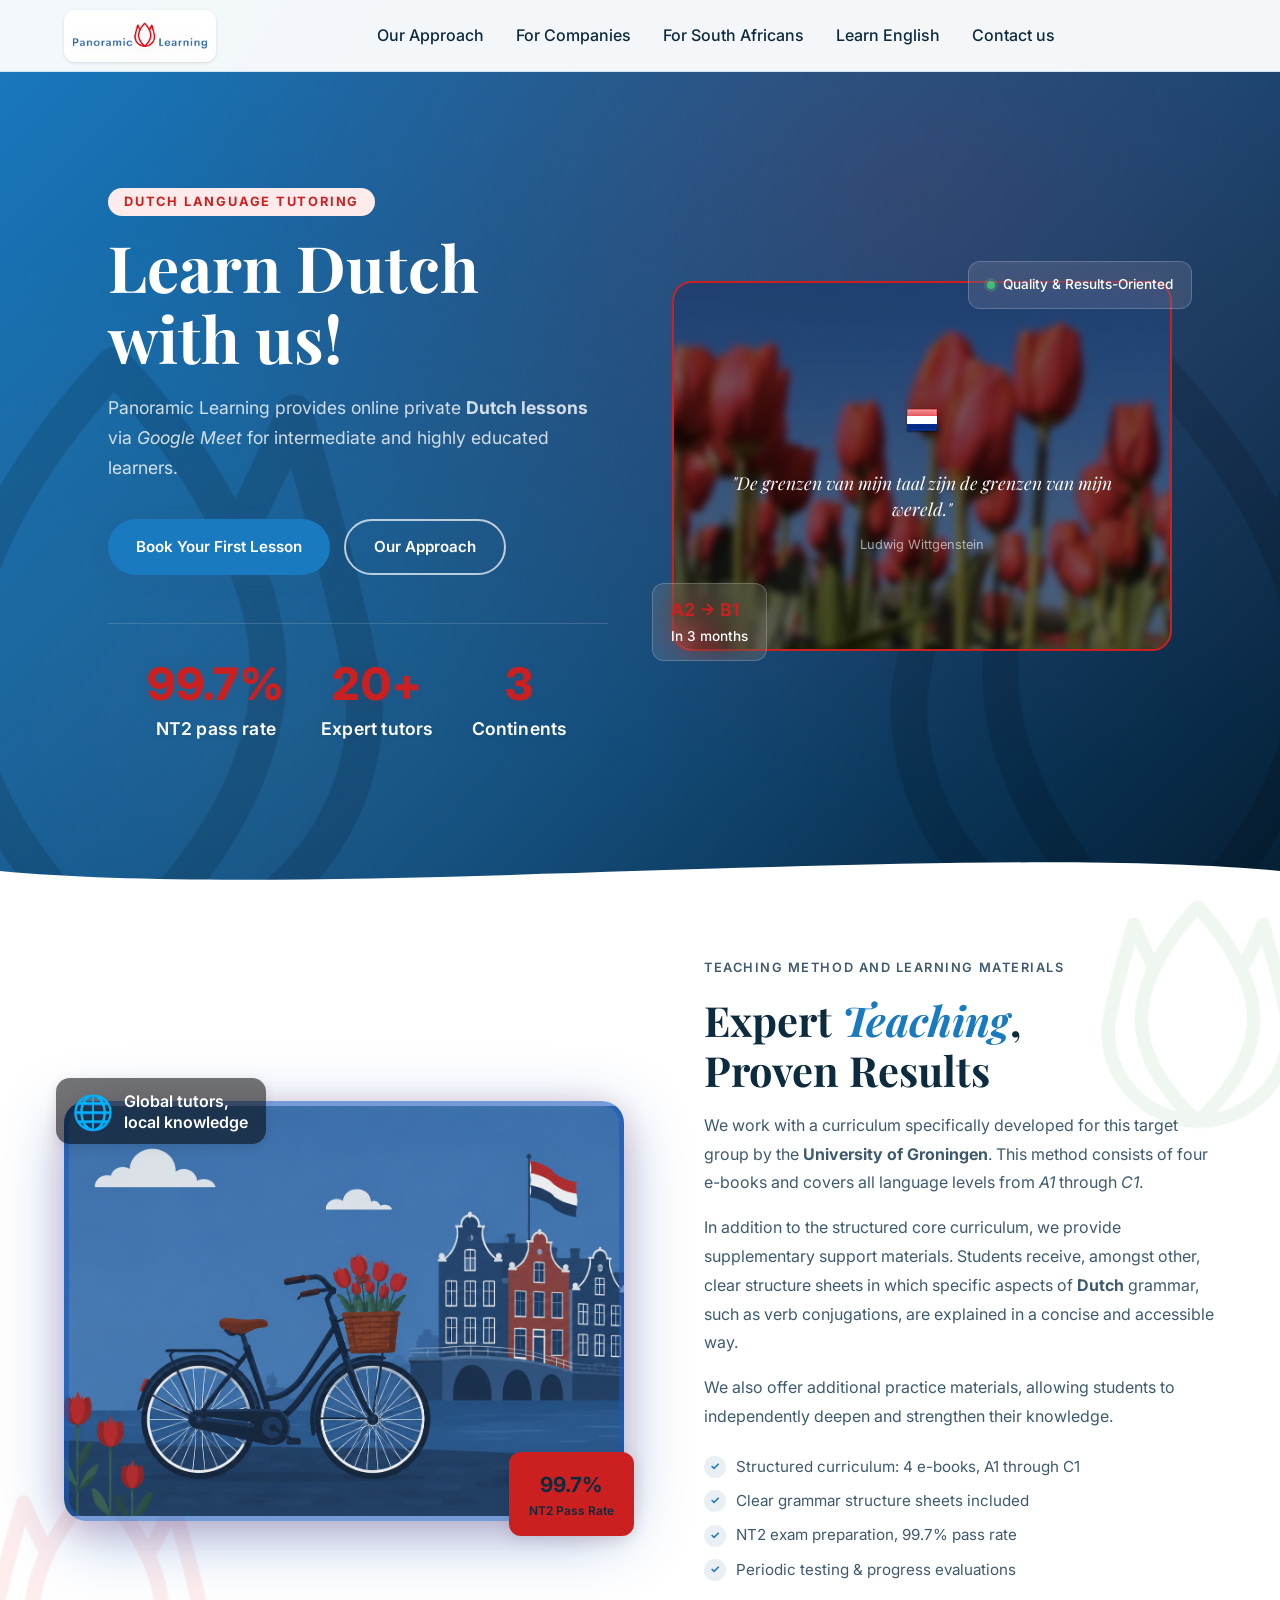
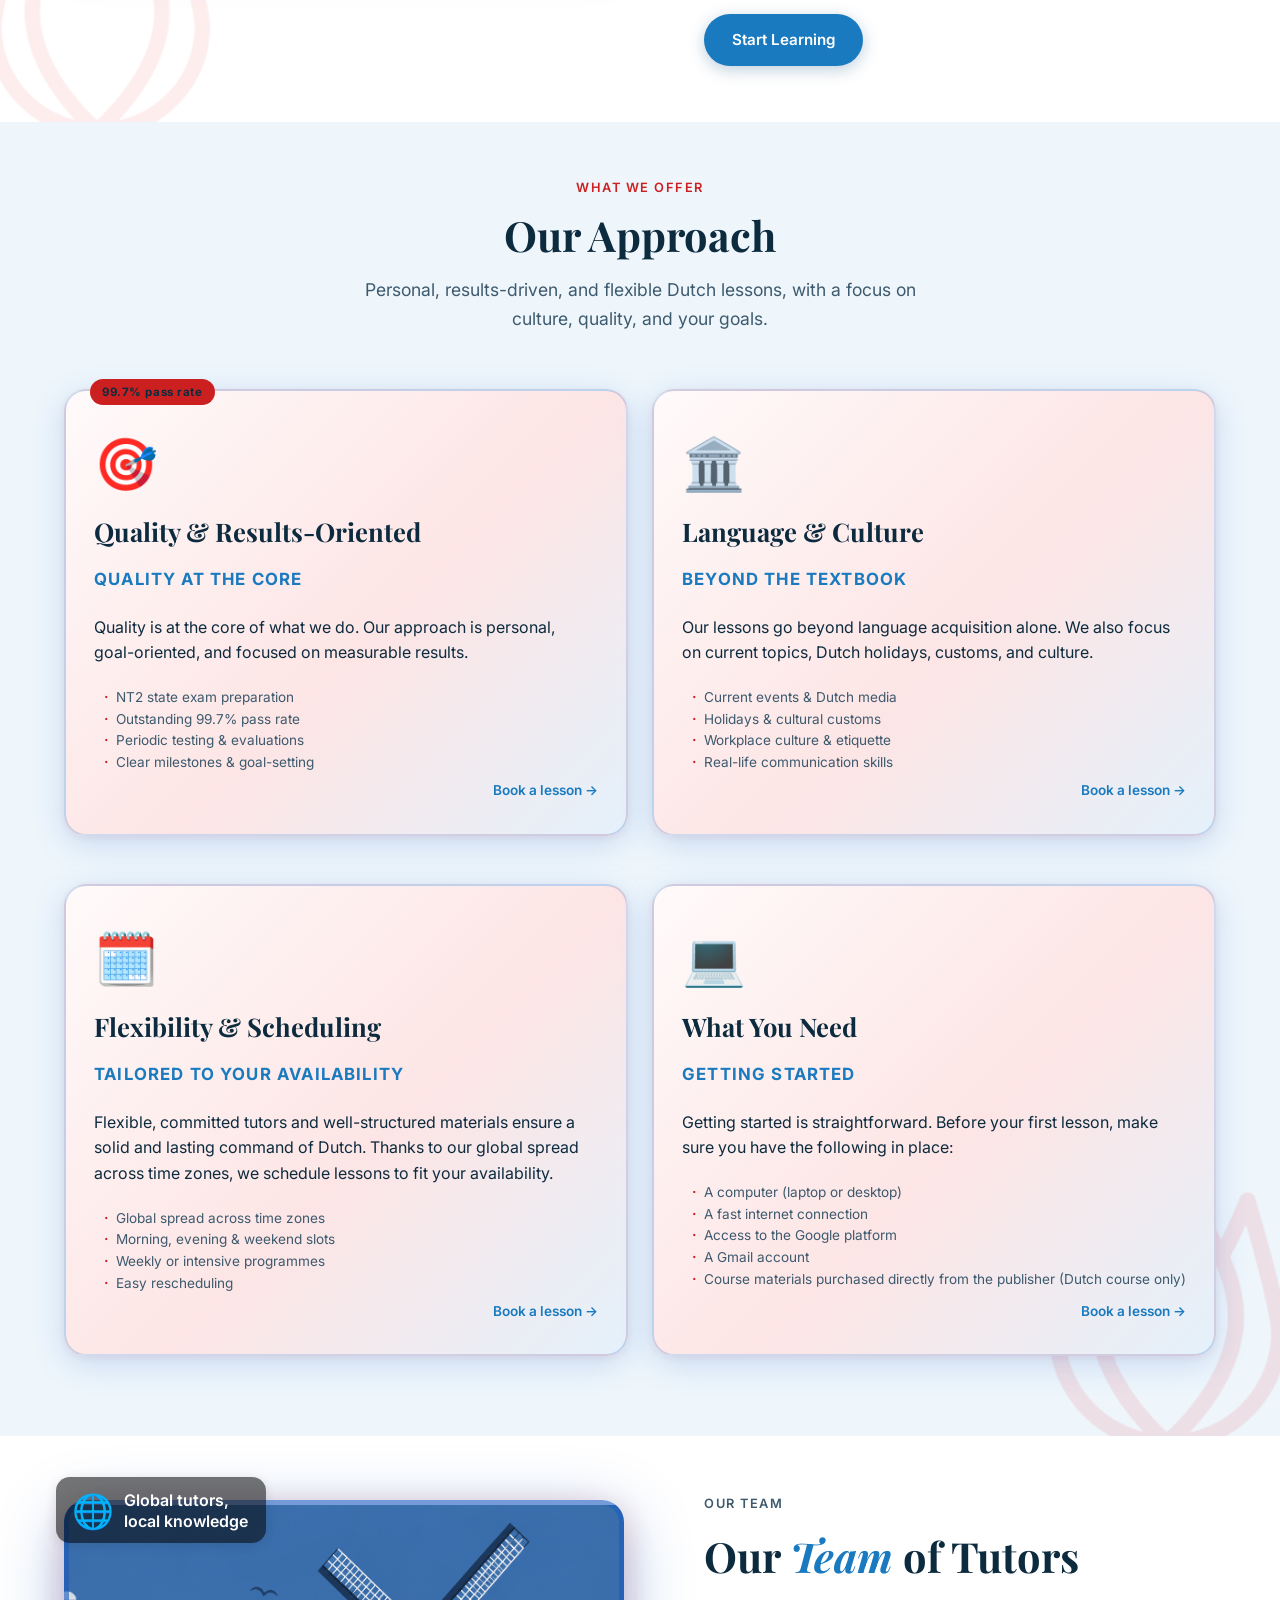
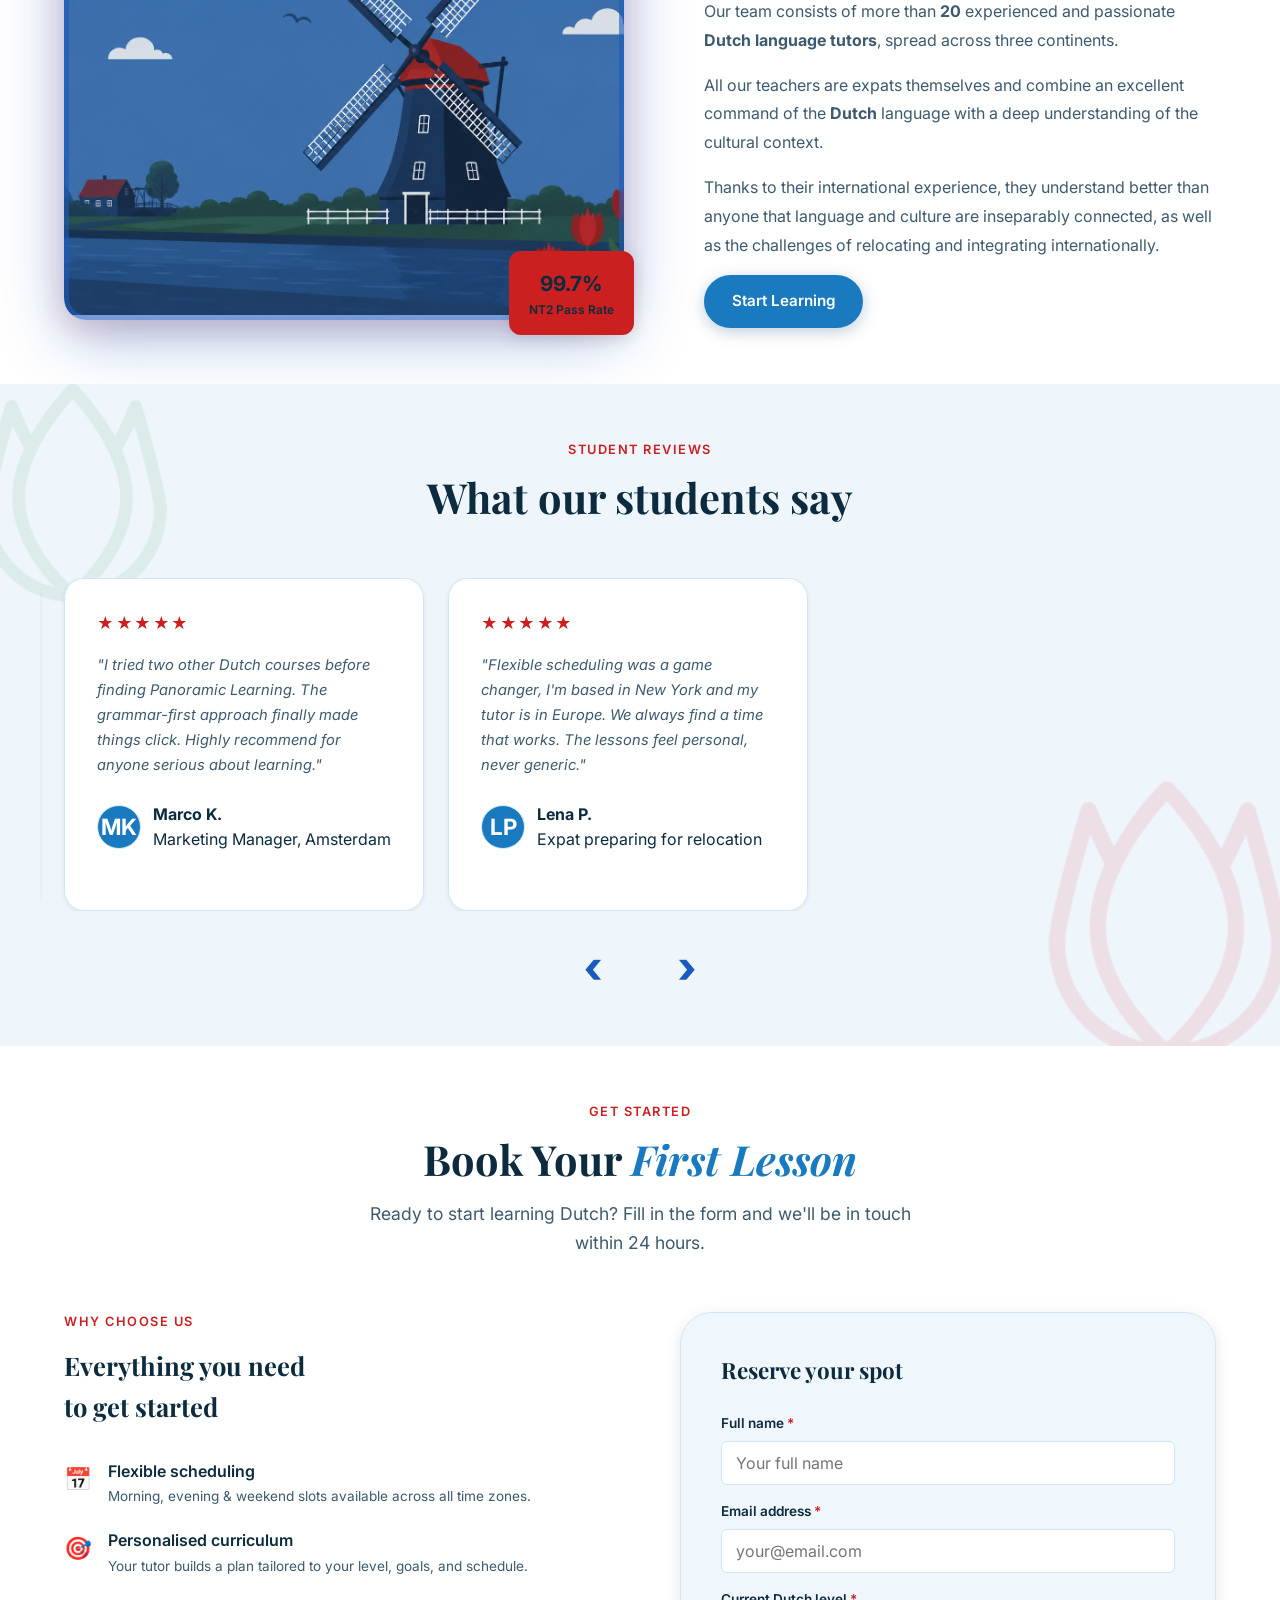
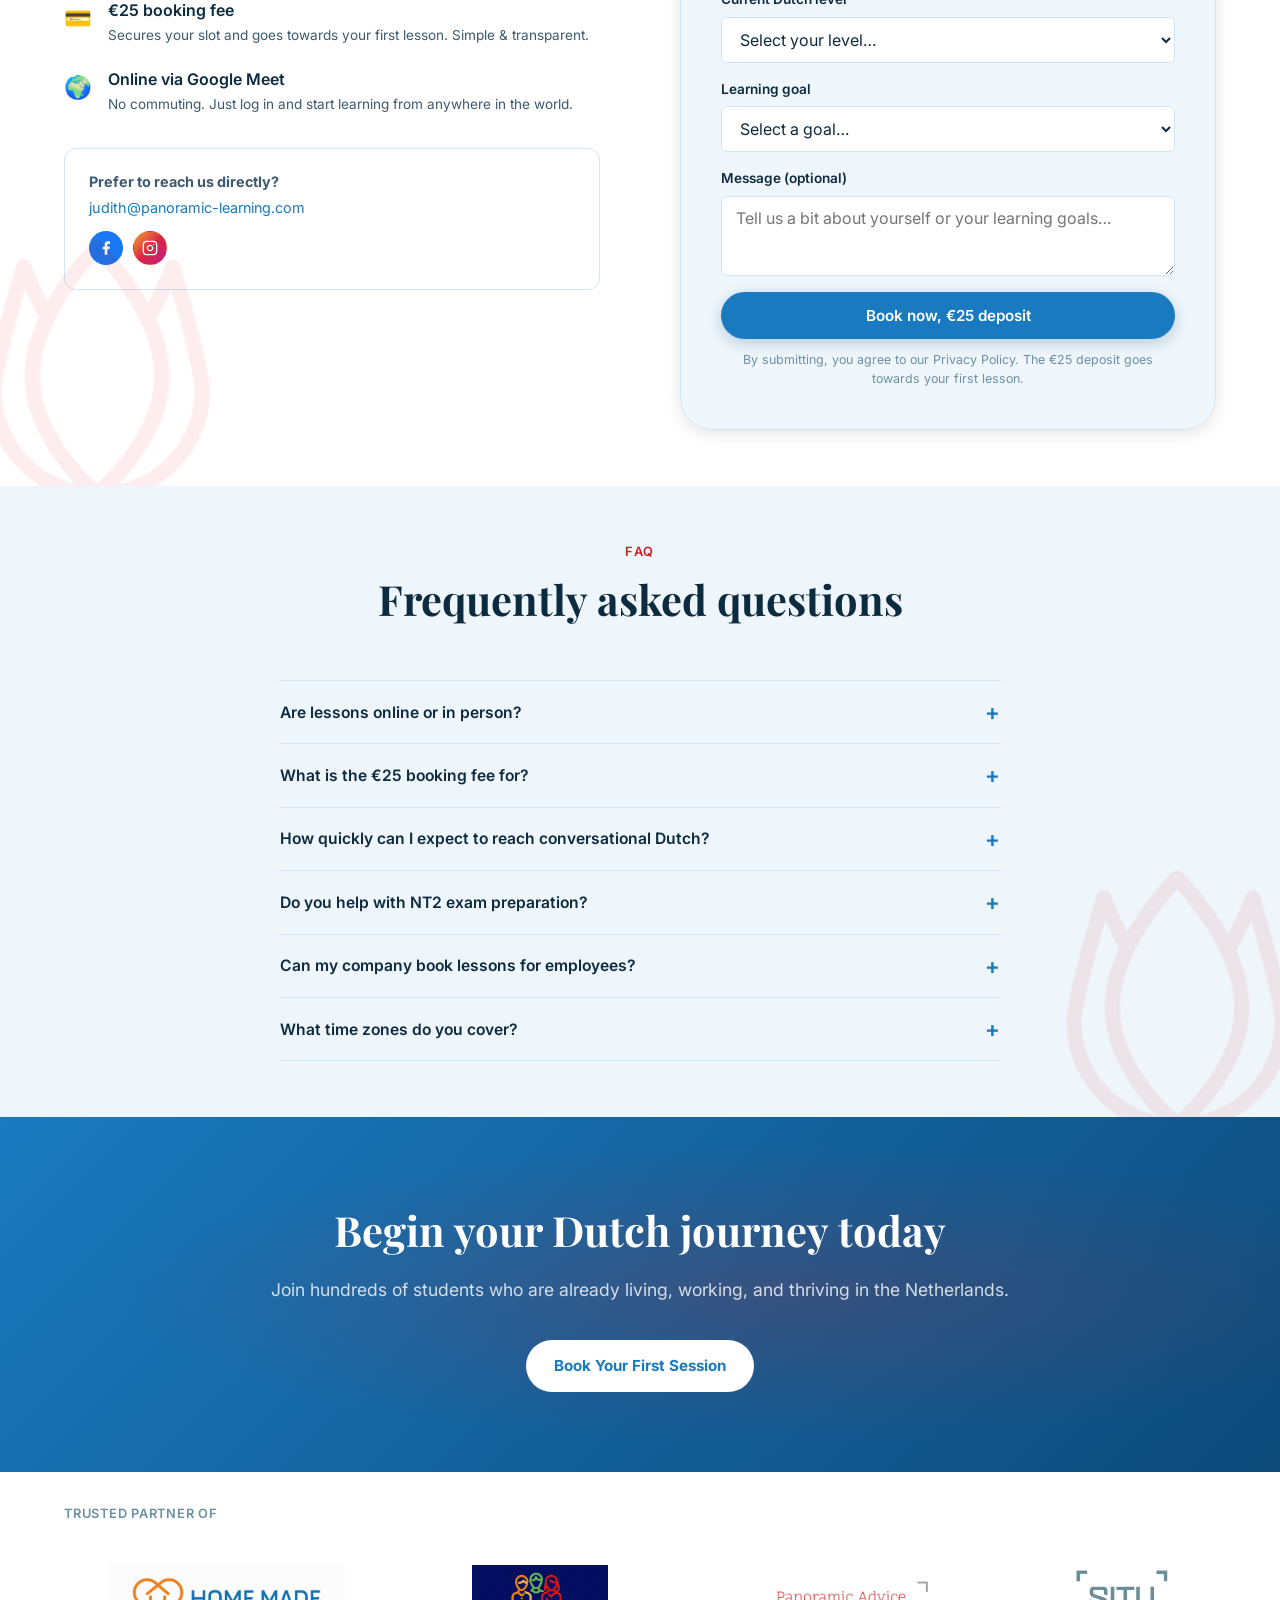
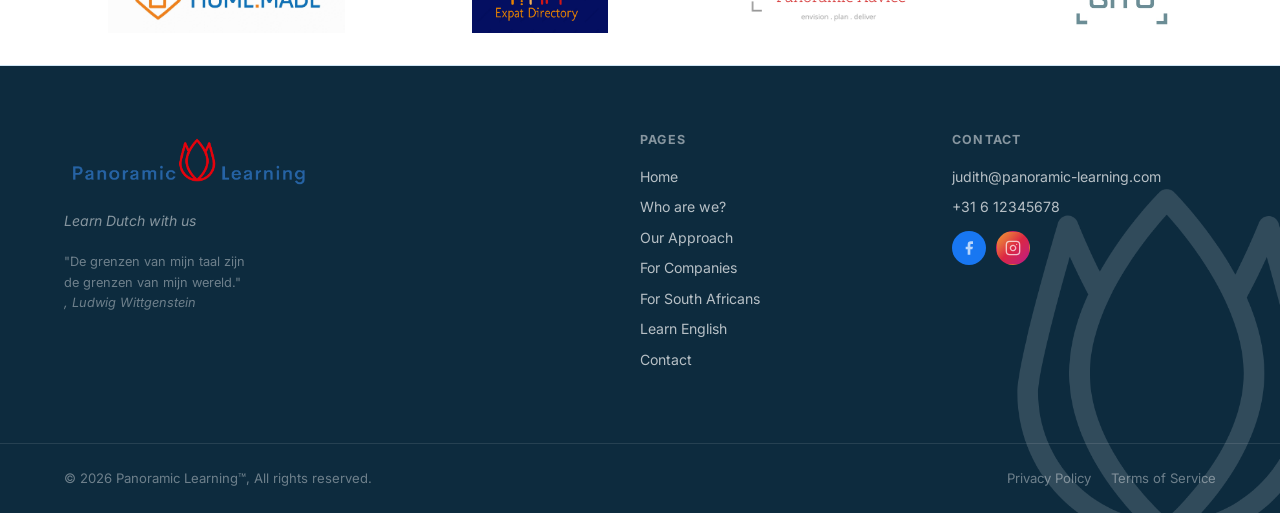
==== commit 55aa03f6: "Add files via upload" ====
--- a/index.html
+++ b/index.html
@@ -32,9 +32,9 @@
         <ul class="main-menu">
           <li><a href="approach.html">Our Approach</a></li>
           <li><a href="companies.html">For Companies</a></li>
-          <li><a href="#testimonials">Reviews</a></li>
-          <li><a href="#faq">FAQ</a></li>
-          <li><a href="#booking" class="nav-cta">Contact us</a></li>
+          <li><a href="south-africans.html">For South Africans</a></li>
+          <li><a href="english.html">Learn English</a></li>
+          <li><a href="contact.html">Contact us</a></li>
         </ul>
       </nav>
       <div class="header-actions">
@@ -99,47 +99,9 @@
 
   <!-- ========== ABOUT, Teaching Method ========== -->
   <section class="section about" id="about">
-    <!-- botanical outline tulip -->
-    <svg class="section-tulip-deco st-about" aria-hidden="true" viewBox="0 0 80 200" fill="none"
-      stroke="rgba(26,122,191,0.16)" stroke-width="2" stroke-linecap="round" stroke-linejoin="round"
-      xmlns="http://www.w3.org/2000/svg">
-      <path d="M40,200 L40,110" />
-      <path d="M40,155 C24,143 13,128 18,114 C26,118 37,134 40,155Z" />
-      <path d="M40,140 C56,128 67,113 62,99 C54,103 43,118 40,140Z" />
-      <path d="M40,110 C16,101 9,76 20,50 C27,68 34,90 40,110Z" />
-      <path d="M40,110 C36,84 35,58 40,32 C45,58 44,84 40,110Z" />
-      <path d="M40,110 C64,101 71,76 60,50 C53,68 46,90 40,110Z" />
-    </svg>
-    <!-- filled tulip, bottom-left -->
-    <svg class="section-tulip-deco st-about-2" aria-hidden="true" viewBox="0 0 80 200"
-      xmlns="http://www.w3.org/2000/svg">
-      <path d="M40,200 L40,110" fill="none" stroke="rgba(26,122,191,0.14)" stroke-width="2" stroke-linecap="round" />
-      <path d="M40,155 C24,143 13,128 18,114 C26,118 37,134 40,155Z" fill="rgba(26,122,191,0.09)" />
-      <path d="M40,140 C56,128 67,113 62,99 C54,103 43,118 40,140Z" fill="rgba(26,122,191,0.09)" />
-      <path d="M40,110 C16,101 9,76 20,50 C27,68 34,90 40,110Z" fill="rgba(26,122,191,0.10)" />
-      <path d="M40,110 C36,84 35,58 40,32 C45,58 44,84 40,110Z" fill="rgba(26,122,191,0.12)" />
-      <path d="M40,110 C64,101 71,76 60,50 C53,68 46,90 40,110Z" fill="rgba(26,122,191,0.10)" />
-    </svg>
-    <!-- Dutch bicycle decoration, bottom-right -->
-    <svg class="section-tulip-deco st-bike-about" aria-hidden="true" viewBox="0 0 200 160" style="width:180px;"
-      xmlns="http://www.w3.org/2000/svg">
-      <circle cx="36" cy="88" r="26" fill="none" stroke="rgba(26,122,191,0.14)" stroke-width="2" />
-      <circle cx="124" cy="88" r="26" fill="none" stroke="rgba(26,122,191,0.14)" stroke-width="2" />
-      <circle cx="36" cy="88" r="3" fill="rgba(26,122,191,0.12)" />
-      <circle cx="124" cy="88" r="3" fill="rgba(26,122,191,0.12)" />
-      <path d="M36,88 L80,88" fill="none" stroke="rgba(26,122,191,0.10)" stroke-width="1.5" />
-      <path d="M80,88 L76,54" fill="none" stroke="rgba(26,122,191,0.13)" stroke-width="2" />
-      <path d="M76,54 L108,52" fill="none" stroke="rgba(26,122,191,0.13)" stroke-width="2" />
-      <path d="M108,52 L80,88" fill="none" stroke="rgba(26,122,191,0.13)" stroke-width="2" />
-      <path d="M108,52 L124,88" fill="none" stroke="rgba(26,122,191,0.12)" stroke-width="2" />
-      <path d="M76,54 L74,38" fill="none" stroke="rgba(26,122,191,0.12)" stroke-width="2" />
-      <path d="M64,36 C70,31 80,31 84,36" fill="none" stroke="rgba(26,122,191,0.15)" stroke-width="3" stroke-linecap="round" />
-      <path d="M108,52 L110,35" fill="none" stroke="rgba(26,122,191,0.12)" stroke-width="2" />
-      <path d="M103,34 L117,36" fill="none" stroke="rgba(26,122,191,0.15)" stroke-width="2.5" stroke-linecap="round" />
-      <circle cx="80" cy="88" r="4" fill="rgba(26,122,191,0.09)" stroke="rgba(26,122,191,0.12)" stroke-width="1.5" />
-      <path d="M80,88 L90,95" fill="none" stroke="rgba(26,122,191,0.11)" stroke-width="2" stroke-linecap="round" />
-      <path d="M80,88 L70,81" fill="none" stroke="rgba(26,122,191,0.11)" stroke-width="2" stroke-linecap="round" />
-    </svg>
+    <!-- tulip logo watermarks -->
+    <div aria-hidden="true" style="position:absolute;left:-50px;bottom:-30px;opacity:0.07;z-index:0;pointer-events:none;"><img src="images/logo.png" alt="" style="width:300px;height:auto;display:block;"></div>
+    <div aria-hidden="true" style="position:absolute;right:-50px;top:-20px;opacity:0.06;z-index:0;pointer-events:none;"><img src="images/logo.png" alt="" style="width:260px;height:auto;display:block;filter:hue-rotate(150deg);"></div>
     <div class="container about-grid">
       <div class="about-image-wrap slide-in-left">
         <div class="about-image-placeholder about-image-photo">
@@ -172,44 +134,8 @@
 
   <!-- ========== COURSES ========== -->
   <section class="section section--alt courses" id="courses">
-    <!-- two filled tulips at bottom-right -->
-    <svg class="section-tulip-deco st-courses" aria-hidden="true" viewBox="0 0 110 200" xmlns="http://www.w3.org/2000/svg">
-      <path d="M30,200 L30,112" fill="none" stroke="rgba(26,122,191,0.14)" stroke-width="2" stroke-linecap="round" />
-      <path d="M30,156 C14,144 3,129 8,115 C16,119 27,135 30,156Z" fill="rgba(26,122,191,0.09)" />
-      <path d="M30,141 C46,129 57,114 52,100 C44,104 33,119 30,141Z" fill="rgba(26,122,191,0.09)" />
-      <path d="M30,112 C6,103 -1,78 10,52 C17,70 24,92 30,112Z" fill="rgba(26,122,191,0.10)" />
-      <path d="M30,112 C26,86 25,60 30,34 C35,60 34,86 30,112Z" fill="rgba(26,122,191,0.12)" />
-      <path d="M30,112 C54,103 61,78 50,52 C43,70 36,92 30,112Z" fill="rgba(26,122,191,0.10)" />
-      <path d="M80,200 L80,100" fill="none" stroke="rgba(26,122,191,0.14)" stroke-width="2" stroke-linecap="round" />
-      <path d="M80,148 C64,136 53,120 58,106 C66,110 77,126 80,148Z" fill="rgba(26,122,191,0.09)" />
-      <path d="M80,133 C96,121 107,105 102,91 C94,95 83,111 80,133Z" fill="rgba(26,122,191,0.09)" />
-      <path d="M80,100 C56,91 49,65 60,38 C67,57 74,80 80,100Z" fill="rgba(26,122,191,0.10)" />
-      <path d="M80,100 C76,73 75,46 80,20 C85,46 84,73 80,100Z" fill="rgba(26,122,191,0.12)" />
-      <path d="M80,100 C104,91 111,65 100,38 C93,57 86,80 80,100Z" fill="rgba(26,122,191,0.10)" />
-    </svg>
-    <!-- outline tulip, top-left -->
-    <svg class="section-tulip-deco st-courses-2" aria-hidden="true" viewBox="0 0 80 200" fill="none"
-      stroke="rgba(26,122,191,0.14)" stroke-width="2" stroke-linecap="round" stroke-linejoin="round"
-      xmlns="http://www.w3.org/2000/svg">
-      <path d="M40,200 L40,110" />
-      <path d="M40,155 C24,143 13,128 18,114 C26,118 37,134 40,155Z" />
-      <path d="M40,140 C56,128 67,113 62,99 C54,103 43,118 40,140Z" />
-      <path d="M40,110 C16,101 9,76 20,50 C27,68 34,90 40,110Z" />
-      <path d="M40,110 C36,84 35,58 40,32 C45,58 44,84 40,110Z" />
-      <path d="M40,110 C64,101 71,76 60,50 C53,68 46,90 40,110Z" />
-    </svg>
-    <!-- Dutch windmill decoration, top-right -->
-    <svg class="section-tulip-deco st-windmill-courses" aria-hidden="true" viewBox="0 0 150 270" style="width:110px;" xmlns="http://www.w3.org/2000/svg">
-      <path d="M44,220 L76,220 L65,78 L55,78 Z" fill="rgba(26,122,191,0.09)" />
-      <path d="M57,66 L22,18 L30,12 L62,62 Z" fill="rgba(26,122,191,0.10)" />
-      <path d="M63,78 L98,126 L90,132 L58,82 Z" fill="rgba(26,122,191,0.10)" />
-      <path d="M63,66 L98,18 L90,12 L58,62 Z" fill="rgba(26,122,191,0.10)" />
-      <path d="M57,78 L22,126 L30,132 L62,82 Z" fill="rgba(26,122,191,0.10)" />
-      <circle cx="60" cy="72" r="7" fill="rgba(26,122,191,0.13)" />
-      <path d="M52,220 L52,198 Q60,188 68,198 L68,220 Z" fill="rgba(26,122,191,0.07)" />
-      <rect x="54" y="150" width="12" height="10" rx="3" fill="rgba(26,122,191,0.07)" />
-      <rect x="55" y="115" width="10" height="8" rx="2" fill="rgba(26,122,191,0.07)" />
-    </svg>
+    <!-- tulip logo watermarks -->
+    <div aria-hidden="true" style="position:absolute;right:-50px;bottom:-30px;opacity:0.09;z-index:0;pointer-events:none;"><img src="images/logo.png" alt="" style="width:320px;height:auto;display:block;"></div>
     <div class="container">
       <div class="section-header fade-up">
         <p class="section-eyebrow">What We Offer</p>
@@ -277,45 +203,7 @@
 
   <!-- ========== ABOUT, Our Team ========== -->
   <section class="section about" id="team">
-    <!-- botanical outline tulip -->
-    <svg class="section-tulip-deco st-about" aria-hidden="true" viewBox="0 0 80 200" fill="none"
-      stroke="rgba(26,122,191,0.16)" stroke-width="2" stroke-linecap="round" stroke-linejoin="round"
-      xmlns="http://www.w3.org/2000/svg">
-      <path d="M40,200 L40,110" />
-      <path d="M40,155 C24,143 13,128 18,114 C26,118 37,134 40,155Z" />
-      <path d="M40,140 C56,128 67,113 62,99 C54,103 43,118 40,140Z" />
-      <path d="M40,110 C16,101 9,76 20,50 C27,68 34,90 40,110Z" />
-      <path d="M40,110 C36,84 35,58 40,32 C45,58 44,84 40,110Z" />
-      <path d="M40,110 C64,101 71,76 60,50 C53,68 46,90 40,110Z" />
-    </svg>
-    <!-- filled tulip, bottom-left -->
-    <svg class="section-tulip-deco st-about-2" aria-hidden="true" viewBox="0 0 80 200" xmlns="http://www.w3.org/2000/svg">
-      <path d="M40,200 L40,110" fill="none" stroke="rgba(26,122,191,0.14)" stroke-width="2" stroke-linecap="round" />
-      <path d="M40,155 C24,143 13,128 18,114 C26,118 37,134 40,155Z" fill="rgba(26,122,191,0.09)" />
-      <path d="M40,140 C56,128 67,113 62,99 C54,103 43,118 40,140Z" fill="rgba(26,122,191,0.09)" />
-      <path d="M40,110 C16,101 9,76 20,50 C27,68 34,90 40,110Z" fill="rgba(26,122,191,0.10)" />
-      <path d="M40,110 C36,84 35,58 40,32 C45,58 44,84 40,110Z" fill="rgba(26,122,191,0.12)" />
-      <path d="M40,110 C64,101 71,76 60,50 C53,68 46,90 40,110Z" fill="rgba(26,122,191,0.10)" />
-    </svg>
-    <!-- Dutch bicycle decoration, bottom-right -->
-    <svg class="section-tulip-deco st-bike-about" aria-hidden="true" viewBox="0 0 200 160" style="width:180px;" xmlns="http://www.w3.org/2000/svg">
-      <circle cx="36" cy="88" r="26" fill="none" stroke="rgba(26,122,191,0.14)" stroke-width="2" />
-      <circle cx="124" cy="88" r="26" fill="none" stroke="rgba(26,122,191,0.14)" stroke-width="2" />
-      <circle cx="36" cy="88" r="3" fill="rgba(26,122,191,0.12)" />
-      <circle cx="124" cy="88" r="3" fill="rgba(26,122,191,0.12)" />
-      <path d="M36,88 L80,88" fill="none" stroke="rgba(26,122,191,0.10)" stroke-width="1.5" />
-      <path d="M80,88 L76,54" fill="none" stroke="rgba(26,122,191,0.13)" stroke-width="2" />
-      <path d="M76,54 L108,52" fill="none" stroke="rgba(26,122,191,0.13)" stroke-width="2" />
-      <path d="M108,52 L80,88" fill="none" stroke="rgba(26,122,191,0.13)" stroke-width="2" />
-      <path d="M108,52 L124,88" fill="none" stroke="rgba(26,122,191,0.12)" stroke-width="2" />
-      <path d="M76,54 L74,38" fill="none" stroke="rgba(26,122,191,0.12)" stroke-width="2" />
-      <path d="M64,36 C70,31 80,31 84,36" fill="none" stroke="rgba(26,122,191,0.15)" stroke-width="3" stroke-linecap="round" />
-      <path d="M108,52 L110,35" fill="none" stroke="rgba(26,122,191,0.12)" stroke-width="2" />
-      <path d="M103,34 L117,36" fill="none" stroke="rgba(26,122,191,0.15)" stroke-width="2.5" stroke-linecap="round" />
-      <circle cx="80" cy="88" r="4" fill="rgba(26,122,191,0.09)" stroke="rgba(26,122,191,0.12)" stroke-width="1.5" />
-      <path d="M80,88 L90,95" fill="none" stroke="rgba(26,122,191,0.11)" stroke-width="2" stroke-linecap="round" />
-      <path d="M80,88 L70,81" fill="none" stroke="rgba(26,122,191,0.11)" stroke-width="2" stroke-linecap="round" />
-    </svg>
+    <!-- tulip logo watermarks -->
     <div class="container about-grid">
       <div class="about-image-wrap slide-in-left">
         <div class="about-image-placeholder team-image-photo">
@@ -342,34 +230,9 @@
 
   <!-- ========== TESTIMONIALS ========== -->
   <section class="section section--alt testimonials" id="testimonials">
-    <svg class="section-tulip-deco st-test-tl" aria-hidden="true" viewBox="0 0 60 160" xmlns="http://www.w3.org/2000/svg">
-      <path d="M30,160 L30,85" fill="none" stroke="rgba(13,74,122,0.12)" stroke-width="1.5" stroke-linecap="round" />
-      <path d="M30,118 C18,109 9,96 13,85 C20,89 28,101 30,118Z" fill="rgba(13,74,122,0.08)" />
-      <path d="M30,104 C42,95 51,82 47,71 C40,75 31,88 30,104Z" fill="rgba(13,74,122,0.08)" />
-      <path d="M30,85 C10,78 4,56 14,36 C20,52 26,69 30,85Z" fill="rgba(13,74,122,0.09)" />
-      <path d="M30,85 C27,64 26,42 30,22 C34,42 33,64 30,85Z" fill="rgba(13,74,122,0.10)" />
-      <path d="M30,85 C50,78 56,56 46,36 C40,52 34,69 30,85Z" fill="rgba(13,74,122,0.09)" />
-    </svg>
-    <svg class="section-tulip-deco st-test-br" aria-hidden="true" viewBox="0 0 70 180" xmlns="http://www.w3.org/2000/svg">
-      <path d="M35,180 L35,95" fill="none" stroke="rgba(13,74,122,0.12)" stroke-width="1.5" stroke-linecap="round" />
-      <path d="M35,133 C19,122 9,107 14,94 C22,98 32,113 35,133Z" fill="rgba(13,74,122,0.08)" />
-      <path d="M35,118 C51,107 61,92 56,79 C48,83 37,98 35,118Z" fill="rgba(13,74,122,0.08)" />
-      <path d="M35,95 C11,87 4,62 16,36 C23,55 30,76 35,95Z" fill="rgba(13,74,122,0.09)" />
-      <path d="M35,95 C31,70 30,44 35,20 C40,44 39,70 35,95Z" fill="rgba(13,74,122,0.10)" />
-      <path d="M35,95 C59,87 66,62 54,36 C47,55 40,76 35,95Z" fill="rgba(13,74,122,0.09)" />
-    </svg>
-    <!-- Dutch windmill decoration, bottom-left -->
-    <svg class="section-tulip-deco st-windmill-test" aria-hidden="true" viewBox="0 0 150 270" style="width:110px;" xmlns="http://www.w3.org/2000/svg">
-      <path d="M44,220 L76,220 L65,78 L55,78 Z" fill="rgba(13,74,122,0.08)" />
-      <path d="M57,66 L22,18 L30,12 L62,62 Z" fill="rgba(13,74,122,0.09)" />
-      <path d="M63,78 L98,126 L90,132 L58,82 Z" fill="rgba(13,74,122,0.09)" />
-      <path d="M63,66 L98,18 L90,12 L58,62 Z" fill="rgba(13,74,122,0.09)" />
-      <path d="M57,78 L22,126 L30,132 L62,82 Z" fill="rgba(13,74,122,0.09)" />
-      <circle cx="60" cy="72" r="7" fill="rgba(13,74,122,0.12)" />
-      <path d="M52,220 L52,198 Q60,188 68,198 L68,220 Z" fill="rgba(13,74,122,0.06)" />
-      <rect x="54" y="150" width="12" height="10" rx="3" fill="rgba(13,74,122,0.06)" />
-      <rect x="55" y="115" width="10" height="8" rx="2" fill="rgba(13,74,122,0.06)" />
-    </svg>
+    <!-- tulip logo watermarks -->
+    <div aria-hidden="true" style="position:absolute;right:-50px;bottom:-30px;opacity:0.09;z-index:0;pointer-events:none;"><img src="images/logo.png" alt="" style="width:320px;height:auto;display:block;"></div>
+    <div aria-hidden="true" style="position:absolute;left:-50px;top:-20px;opacity:0.07;z-index:0;pointer-events:none;"><img src="images/logo.png" alt="" style="width:250px;height:auto;display:block;filter:hue-rotate(150deg);"></div>
     <div class="container">
       <div class="section-header fade-up">
         <p class="section-eyebrow">Student Reviews</p>
@@ -459,189 +322,10 @@
     </div>
   </section>
 
-  <!-- ========== FAQ ========== -->
-  <section class="section faq" id="faq">
-    <!-- three mini tulips at bottom-right -->
-    <svg class="section-tulip-deco st-faq" aria-hidden="true" viewBox="0 0 150 180" xmlns="http://www.w3.org/2000/svg">
-      <path d="M25,180 L25,98" fill="none" stroke="rgba(26,122,191,0.13)" stroke-width="1.5" stroke-linecap="round" />
-      <path d="M25,136 C13,126 5,114 9,103 C16,107 24,119 25,136Z" fill="rgba(26,122,191,0.08)" />
-      <path d="M25,123 C37,113 45,101 41,90 C34,94 26,106 25,123Z" fill="rgba(26,122,191,0.08)" />
-      <path d="M25,98 C5,90 -1,68 10,46 C16,62 21,81 25,98Z" fill="rgba(26,122,191,0.09)" />
-      <path d="M25,98 C21,74 20,50 25,28 C30,50 29,74 25,98Z" fill="rgba(26,122,191,0.10)" />
-      <path d="M25,98 C45,90 51,68 40,46 C34,62 29,81 25,98Z" fill="rgba(26,122,191,0.09)" />
-      <path d="M75,180 L75,85" fill="none" stroke="rgba(26,122,191,0.13)" stroke-width="2" stroke-linecap="round" />
-      <path d="M75,126 C61,116 53,102 57,90 C65,94 73,108 75,126Z" fill="rgba(26,122,191,0.08)" />
-      <path d="M75,112 C89,102 97,88 93,76 C85,80 77,94 75,112Z" fill="rgba(26,122,191,0.08)" />
-      <path d="M75,85 C53,76 47,53 58,30 C64,48 70,68 75,85Z" fill="rgba(26,122,191,0.09)" />
-      <path d="M75,85 C71,60 70,35 75,12 C80,35 79,60 75,85Z" fill="rgba(26,122,191,0.10)" />
-      <path d="M75,85 C97,76 103,53 92,30 C86,48 80,68 75,85Z" fill="rgba(26,122,191,0.09)" />
-      <path d="M125,180 L125,98" fill="none" stroke="rgba(26,122,191,0.13)" stroke-width="1.5" stroke-linecap="round" />
-      <path d="M125,136 C113,126 105,114 109,103 C116,107 124,119 125,136Z" fill="rgba(26,122,191,0.08)" />
-      <path d="M125,123 C137,113 145,101 141,90 C134,94 126,106 125,123Z" fill="rgba(26,122,191,0.08)" />
-      <path d="M125,98 C105,90 99,68 110,46 C116,62 121,81 125,98Z" fill="rgba(26,122,191,0.09)" />
-      <path d="M125,98 C121,74 120,50 125,28 C130,50 129,74 125,98Z" fill="rgba(26,122,191,0.10)" />
-      <path d="M125,98 C145,90 149,68 140,46 C134,62 129,81 125,98Z" fill="rgba(26,122,191,0.09)" />
-    </svg>
-    <!-- outline tulip, top-left -->
-    <svg class="section-tulip-deco st-faq-2" aria-hidden="true" viewBox="0 0 80 200" fill="none"
-      stroke="rgba(26,122,191,0.15)" stroke-width="2" stroke-linecap="round" stroke-linejoin="round"
-      xmlns="http://www.w3.org/2000/svg">
-      <path d="M40,200 L40,110" />
-      <path d="M40,155 C24,143 13,128 18,114 C26,118 37,134 40,155Z" />
-      <path d="M40,140 C56,128 67,113 62,99 C54,103 43,118 40,140Z" />
-      <path d="M40,110 C16,101 9,76 20,50 C27,68 34,90 40,110Z" />
-      <path d="M40,110 C36,84 35,58 40,32 C45,58 44,84 40,110Z" />
-      <path d="M40,110 C64,101 71,76 60,50 C53,68 46,90 40,110Z" />
-    </svg>
-    <!-- Dutch bicycle decoration, bottom-left -->
-    <svg class="section-tulip-deco st-bike-faq" aria-hidden="true" viewBox="0 0 200 160" style="width:180px;" xmlns="http://www.w3.org/2000/svg">
-      <circle cx="36" cy="88" r="26" fill="none" stroke="rgba(26,122,191,0.13)" stroke-width="2" />
-      <circle cx="124" cy="88" r="26" fill="none" stroke="rgba(26,122,191,0.13)" stroke-width="2" />
-      <circle cx="36" cy="88" r="3" fill="rgba(26,122,191,0.11)" />
-      <circle cx="124" cy="88" r="3" fill="rgba(26,122,191,0.11)" />
-      <path d="M36,88 L80,88" fill="none" stroke="rgba(26,122,191,0.09)" stroke-width="1.5" />
-      <path d="M80,88 L76,54" fill="none" stroke="rgba(26,122,191,0.12)" stroke-width="2" />
-      <path d="M76,54 L108,52" fill="none" stroke="rgba(26,122,191,0.12)" stroke-width="2" />
-      <path d="M108,52 L80,88" fill="none" stroke="rgba(26,122,191,0.12)" stroke-width="2" />
-      <path d="M108,52 L124,88" fill="none" stroke="rgba(26,122,191,0.11)" stroke-width="2" />
-      <path d="M76,54 L74,38" fill="none" stroke="rgba(26,122,191,0.11)" stroke-width="2" />
-      <path d="M64,36 C70,31 80,31 84,36" fill="none" stroke="rgba(26,122,191,0.14)" stroke-width="3" stroke-linecap="round" />
-      <path d="M108,52 L110,35" fill="none" stroke="rgba(26,122,191,0.11)" stroke-width="2" />
-      <path d="M103,34 L117,36" fill="none" stroke="rgba(26,122,191,0.14)" stroke-width="2.5" stroke-linecap="round" />
-      <circle cx="80" cy="88" r="4" fill="rgba(26,122,191,0.08)" stroke="rgba(26,122,191,0.11)" stroke-width="1.5" />
-      <path d="M80,88 L90,95" fill="none" stroke="rgba(26,122,191,0.10)" stroke-width="2" stroke-linecap="round" />
-      <path d="M80,88 L70,81" fill="none" stroke="rgba(26,122,191,0.10)" stroke-width="2" stroke-linecap="round" />
-    </svg>
-    <div class="container">
-      <div class="section-header">
-        <p class="section-eyebrow">FAQ</p>
-        <h2 class="section-title">Frequently asked questions</h2>
-      </div>
-      <div class="faq-list">
-        <div class="faq-item">
-          <button class="faq-question" aria-expanded="false">
-            Are lessons online or in person?
-            <span class="faq-icon">+</span>
-          </button>
-          <div class="faq-answer">
-            <p>All lessons are online, via video call (Google Meet). This allows our tutors, who are based in multiple countries, to work with students anywhere in the world, with no commuting and maximum scheduling flexibility.</p>
-          </div>
-        </div>
-        <div class="faq-item">
-          <button class="faq-question" aria-expanded="false">
-            What is the €25 booking fee for?
-            <span class="faq-icon">+</span>
-          </button>
-          <div class="faq-answer">
-            <p>The €25 fee secures your session slot and goes towards your first lesson. It helps us ensure committed students and allows us to prepare a personalised plan before your first meeting.</p>
-          </div>
-        </div>
-        <div class="faq-item">
-          <button class="faq-question" aria-expanded="false">
-            How quickly can I expect to reach conversational Dutch?
-            <span class="faq-icon">+</span>
-          </button>
-          <div class="faq-answer">
-            <p>Most students reach conversational level (A2–B1) within 3–6 months with regular weekly lessons. Progress depends on study time outside lessons and your prior language learning experience.</p>
-          </div>
-        </div>
-        <div class="faq-item">
-          <button class="faq-question" aria-expanded="false">
-            Do you help with NT2 exam preparation?
-            <span class="faq-icon">+</span>
-          </button>
-          <div class="faq-answer">
-            <p>Yes. We have experience preparing students for the NT2 State Exam (Staatsexamen NT2), which is required for permanent residency and naturalisation in the Netherlands. We tailor the curriculum towards all four skills: reading, writing, listening and speaking.</p>
-          </div>
-        </div>
-        <div class="faq-item">
-          <button class="faq-question" aria-expanded="false">
-            Can my company book lessons for employees?
-            <span class="faq-icon">+</span>
-          </button>
-          <div class="faq-answer">
-            <p>Absolutely. We offer corporate packages for teams and individual employees. Contact us directly at judith@panoramic-learning.com for a tailored quote.</p>
-          </div>
-        </div>
-        <div class="faq-item">
-          <button class="faq-question" aria-expanded="false">
-            What time zones do you cover?
-            <span class="faq-icon">+</span>
-          </button>
-          <div class="faq-answer">
-            <p>Our tutors are based across Europe, North America and Asia, meaning we can accommodate most time zones. When booking, select your preferred time window and we'll match you with an available tutor.</p>
-          </div>
-        </div>
-      </div>
-    </div>
-  </section>
-
-  <!-- ========== CTA BAND ========== -->
-  <section class="cta-band">
-    <svg class="section-tulip-deco st-cta-l" aria-hidden="true" viewBox="0 0 90 200" xmlns="http://www.w3.org/2000/svg">
-      <path d="M26,200 L26,120" fill="none" stroke="rgba(255,255,255,0.15)" stroke-width="2" stroke-linecap="round" />
-      <path d="M26,158 C10,146 1,130 6,116 C14,120 23,136 26,158Z" fill="rgba(255,255,255,0.10)" />
-      <path d="M26,142 C42,130 51,114 46,100 C38,104 29,120 26,142Z" fill="rgba(255,255,255,0.10)" />
-      <path d="M26,120 C2,111 -5,86 6,60 C13,78 20,100 26,120Z" fill="rgba(255,255,255,0.11)" />
-      <path d="M26,120 C22,94 21,68 26,42 C31,68 30,94 26,120Z" fill="rgba(255,255,255,0.14)" />
-      <path d="M26,120 C50,111 57,86 46,60 C39,78 32,98 26,120Z" fill="rgba(255,255,255,0.11)" />
-      <path d="M66,200 L66,106" fill="none" stroke="rgba(255,255,255,0.15)" stroke-width="2.5" stroke-linecap="round" />
-      <path d="M66,152 C50,140 39,124 44,110 C52,114 63,130 66,152Z" fill="rgba(255,255,255,0.10)" />
-      <path d="M66,137 C82,125 91,109 86,95 C78,99 69,115 66,137Z" fill="rgba(255,255,255,0.10)" />
-      <path d="M66,106 C42,97 35,72 46,46 C53,64 60,86 66,106Z" fill="rgba(255,255,255,0.11)" />
-      <path d="M66,106 C62,80 61,54 66,28 C71,54 70,80 66,106Z" fill="rgba(255,255,255,0.14)" />
-      <path d="M66,106 C90,97 97,72 86,46 C79,64 72,86 66,106Z" fill="rgba(255,255,255,0.11)" />
-    </svg>
-    <svg class="section-tulip-deco st-cta-r" aria-hidden="true" viewBox="0 0 60 200" xmlns="http://www.w3.org/2000/svg">
-      <path d="M30,200 L30,108" fill="none" stroke="rgba(255,255,255,0.15)" stroke-width="2" stroke-linecap="round" />
-      <path d="M30,153 C14,141 3,126 8,112 C16,116 27,132 30,153Z" fill="rgba(255,255,255,0.10)" />
-      <path d="M30,138 C46,126 55,111 50,97 C42,101 33,116 30,138Z" fill="rgba(255,255,255,0.10)" />
-      <path d="M30,108 C6,99 -1,74 10,48 C17,66 24,88 30,108Z" fill="rgba(255,255,255,0.11)" />
-      <path d="M30,108 C26,82 25,56 30,30 C35,56 34,82 30,108Z" fill="rgba(255,255,255,0.14)" />
-      <path d="M30,108 C54,99 61,74 50,48 C43,66 36,88 30,108Z" fill="rgba(255,255,255,0.11)" />
-    </svg>
-    <div class="container cta-band-inner">
-      <h2>Begin your Dutch journey today</h2>
-      <p>Join hundreds of students who are already living, working, and thriving in the Netherlands.</p>
-      <a href="#booking" class="btn btn-white">Book Your First Session</a>
-    </div>
-  </section>
-
-  <!-- ========== PARTNERS STRIP ========== -->
-  <section class="partners">
-    <div class="container">
-      <p class="partners-label">Trusted partner of</p>
-      <div class="partners-logos">
-        <span class="partner-logo"><img src="images/home-made.jpg" alt="Home.Made logo" style="height:68px;" /></span>
-        <span class="partner-logo"><img src="images/expat-directory.png" alt="Expat Directory logo" style="height:68px;" /></span>
-        <span class="partner-logo"><img src="images/panoramic-advice.png" alt="Panoramic Advice logo" style="height:68px;" /></span>
-        <span class="partner-logo"><img src="images/situ.jpg" alt="Situ logo" style="height:68px;" /></span>
-      </div>
-    </div>
-  </section>
-
-  <!-- ========== BOOKING ========== -->
+    <!-- ========== BOOKING ========== -->
   <section class="section booking" id="booking">
-    <!-- botanical tulip, bottom-left -->
-    <svg class="section-tulip-deco st-booking" aria-hidden="true" viewBox="0 0 80 200" xmlns="http://www.w3.org/2000/svg">
-      <path d="M40,200 L40,110" fill="none" stroke="rgba(26,122,191,0.14)" stroke-width="2" stroke-linecap="round" />
-      <path d="M40,155 C24,143 13,128 18,114 C26,118 37,134 40,155Z" fill="rgba(26,122,191,0.09)" />
-      <path d="M40,140 C56,128 67,113 62,99 C54,103 43,118 40,140Z" fill="rgba(26,122,191,0.09)" />
-      <path d="M40,110 C16,101 9,76 20,50 C27,68 34,90 40,110Z" fill="rgba(26,122,191,0.10)" />
-      <path d="M40,110 C36,84 35,58 40,32 C45,58 44,84 40,110Z" fill="rgba(26,122,191,0.12)" />
-      <path d="M40,110 C64,101 71,76 60,50 C53,68 46,90 40,110Z" fill="rgba(26,122,191,0.10)" />
-    </svg>
-    <!-- outline tulip, top-right -->
-    <svg class="section-tulip-deco st-booking-2" aria-hidden="true" viewBox="0 0 80 200" fill="none"
-      stroke="rgba(26,122,191,0.14)" stroke-width="2" stroke-linecap="round" stroke-linejoin="round"
-      xmlns="http://www.w3.org/2000/svg">
-      <path d="M40,200 L40,110" />
-      <path d="M40,155 C24,143 13,128 18,114 C26,118 37,134 40,155Z" />
-      <path d="M40,140 C56,128 67,113 62,99 C54,103 43,118 40,140Z" />
-      <path d="M40,110 C16,101 9,76 20,50 C27,68 34,90 40,110Z" />
-      <path d="M40,110 C36,84 35,58 40,32 C45,58 44,84 40,110Z" />
-      <path d="M40,110 C64,101 71,76 60,50 C53,68 46,90 40,110Z" />
-    </svg>
+    <!-- tulip logo watermarks -->
+    <div aria-hidden="true" style="position:absolute;left:-50px;bottom:-30px;opacity:0.07;z-index:0;pointer-events:none;"><img src="images/logo.png" alt="" style="width:300px;height:auto;display:block;"></div>
     <div class="container">
       <div class="section-header fade-up">
         <p class="section-eyebrow">Get Started</p>
@@ -684,7 +368,7 @@
           </div>
           <div class="contact-info-box">
             <strong>Prefer to reach us directly?</strong><br />
-            <a href="mailto:judith@panoramic-learning.com">judith@panoramic-learning.com</a><br />
+            <a href="mailto:judith@panoramic-learning.com" style="white-space:nowrap;">judith@panoramic-learning.com</a><br />
             <div class="social-btns social-btns--footer" style="margin-top:10px;">
               <a href="https://www.facebook.com/panoramiclearning" target="_blank" rel="noopener" class="social-btn social-btn--fb" aria-label="Facebook">
                 <svg xmlns="http://www.w3.org/2000/svg" width="16" height="16" viewBox="0 0 24 24" fill="currentColor"><path d="M18 2h-3a5 5 0 0 0-5 5v3H7v4h3v8h4v-8h3l1-4h-4V7a1 1 0 0 1 1-1h3z"/></svg>
@@ -741,31 +425,101 @@
     </div>
   </section>
 
+  <!-- ========== FAQ ========== -->
+  <section class="section faq" id="faq">
+    <!-- tulip logo watermarks -->
+    <div aria-hidden="true" style="position:absolute;right:-50px;bottom:-30px;opacity:0.07;z-index:0;pointer-events:none;"><img src="images/logo.png" alt="" style="width:300px;height:auto;display:block;"></div>
+    <div class="container">
+      <div class="section-header">
+        <p class="section-eyebrow">FAQ</p>
+        <h2 class="section-title">Frequently asked questions</h2>
+      </div>
+      <div class="faq-list">
+        <div class="faq-item">
+          <button class="faq-question" aria-expanded="false">
+            Are lessons online or in person?
+            <span class="faq-icon">+</span>
+          </button>
+          <div class="faq-answer">
+            <p>All lessons are online, via video call (Google Meet). This allows our tutors, who are based in multiple countries, to work with students anywhere in the world, with no commuting and maximum scheduling flexibility.</p>
+          </div>
+        </div>
+        <div class="faq-item">
+          <button class="faq-question" aria-expanded="false">
+            What is the €25 booking fee for?
+            <span class="faq-icon">+</span>
+          </button>
+          <div class="faq-answer">
+            <p>The €25 fee secures your session slot and goes towards your first lesson. It helps us ensure committed students and allows us to prepare a personalised plan before your first meeting.</p>
+          </div>
+        </div>
+        <div class="faq-item">
+          <button class="faq-question" aria-expanded="false">
+            How quickly can I expect to reach conversational Dutch?
+            <span class="faq-icon">+</span>
+          </button>
+          <div class="faq-answer">
+            <p>Most students reach conversational level (A2–B1) within 3–6 months with regular weekly lessons. Progress depends on study time outside lessons and your prior language learning experience.</p>
+          </div>
+        </div>
+        <div class="faq-item">
+          <button class="faq-question" aria-expanded="false">
+            Do you help with NT2 exam preparation?
+            <span class="faq-icon">+</span>
+          </button>
+          <div class="faq-answer">
+            <p>Yes. We have experience preparing students for the NT2 State Exam (Staatsexamen NT2), which is required for permanent residency and naturalisation in the Netherlands. We tailor the curriculum towards all four skills: reading, writing, listening and speaking.</p>
+          </div>
+        </div>
+        <div class="faq-item">
+          <button class="faq-question" aria-expanded="false">
+            Can my company book lessons for employees?
+            <span class="faq-icon">+</span>
+          </button>
+          <div class="faq-answer">
+            <p>Absolutely. We offer corporate packages for teams and individual employees. Contact us directly at judith@panoramic-learning.com for a tailored quote.</p>
+          </div>
+        </div>
+        <div class="faq-item">
+          <button class="faq-question" aria-expanded="false">
+            What time zones do you cover?
+            <span class="faq-icon">+</span>
+          </button>
+          <div class="faq-answer">
+            <p>Our tutors are based across Europe, North America and Asia, meaning we can accommodate most time zones. When booking, select your preferred time window and we'll match you with an available tutor.</p>
+          </div>
+        </div>
+      </div>
+    </div>
+  </section>
+
+  <!-- ========== CTA BAND ========== -->
+  <section class="cta-band">
+    <!-- tulip logo watermarks -->
+    <div class="container cta-band-inner">
+      <h2>Begin your Dutch journey today</h2>
+      <p>Join hundreds of students who are already living, working, and thriving in the Netherlands.</p>
+      <a href="#booking" class="btn btn-white">Book Your First Session</a>
+    </div>
+  </section>
+
+  <!-- ========== PARTNERS STRIP ========== -->
+  <section class="partners">
+    <div class="container">
+      <p class="partners-label">Trusted partner of</p>
+      <div class="partners-logos">
+        <span class="partner-logo"><img src="images/home-made.jpg" alt="Home.Made logo" style="height:68px;" /></span>
+        <span class="partner-logo"><img src="images/expat-directory.png" alt="Expat Directory logo" style="height:68px;" /></span>
+        <span class="partner-logo"><img src="images/panoramic-advice.png" alt="Panoramic Advice logo" style="height:68px;" /></span>
+        <span class="partner-logo"><img src="images/situ.jpg" alt="Situ logo" style="height:68px;" /></span>
+      </div>
+    </div>
+  </section>
+
   <!-- ========== FOOTER ========== -->
   <footer class="site-footer">
-    <!-- white silhouette tulips -->
-    <svg class="section-tulip-deco st-footer" aria-hidden="true" viewBox="0 0 110 200" xmlns="http://www.w3.org/2000/svg">
-      <path d="M30,200 L30,112" fill="none" stroke="rgba(255,255,255,0.10)" stroke-width="2" stroke-linecap="round" />
-      <path d="M30,156 C14,144 3,129 8,115 C16,119 27,135 30,156Z" fill="rgba(255,255,255,0.07)" />
-      <path d="M30,141 C46,129 57,114 52,100 C44,104 33,119 30,141Z" fill="rgba(255,255,255,0.07)" />
-      <path d="M30,112 C6,103 -1,78 10,52 C17,70 24,92 30,112Z" fill="rgba(255,255,255,0.08)" />
-      <path d="M30,112 C26,86 25,60 30,34 C35,60 34,86 30,112Z" fill="rgba(255,255,255,0.09)" />
-      <path d="M30,112 C54,103 61,78 50,52 C43,70 36,92 30,112Z" fill="rgba(255,255,255,0.08)" />
-      <path d="M80,200 L80,100" fill="none" stroke="rgba(255,255,255,0.10)" stroke-width="2" stroke-linecap="round" />
-      <path d="M80,148 C64,136 53,120 58,106 C66,110 77,126 80,148Z" fill="rgba(255,255,255,0.07)" />
-      <path d="M80,133 C96,121 107,105 102,91 C94,95 83,111 80,133Z" fill="rgba(255,255,255,0.07)" />
-      <path d="M80,100 C56,91 49,65 60,38 C67,57 74,80 80,100Z" fill="rgba(255,255,255,0.08)" />
-      <path d="M80,100 C76,73 75,46 80,20 C85,46 84,73 80,100Z" fill="rgba(255,255,255,0.09)" />
-      <path d="M80,100 C104,91 111,65 100,38 C93,57 86,80 80,100Z" fill="rgba(255,255,255,0.08)" />
-    </svg>
-    <svg class="section-tulip-deco st-footer-2" aria-hidden="true" viewBox="0 0 80 200" xmlns="http://www.w3.org/2000/svg">
-      <path d="M40,200 L40,110" fill="none" stroke="rgba(255,255,255,0.10)" stroke-width="2" stroke-linecap="round" />
-      <path d="M40,155 C24,143 13,128 18,114 C26,118 37,134 40,155Z" fill="rgba(255,255,255,0.07)" />
-      <path d="M40,140 C56,128 67,113 62,99 C54,103 43,118 40,140Z" fill="rgba(255,255,255,0.07)" />
-      <path d="M40,110 C16,101 9,76 20,50 C27,68 34,90 40,110Z" fill="rgba(255,255,255,0.08)" />
-      <path d="M40,110 C36,84 35,58 40,32 C45,58 44,84 40,110Z" fill="rgba(255,255,255,0.09)" />
-      <path d="M40,110 C64,101 71,76 60,50 C53,68 46,90 40,110Z" fill="rgba(255,255,255,0.08)" />
-    </svg>
+    <!-- tulip logo watermarks -->
+    <div aria-hidden="true" style="position:absolute;right:-60px;bottom:-40px;opacity:0.15;z-index:0;pointer-events:none;"><img src="images/black-logo.png" alt="" style="width:340px;height:auto;display:block;filter:invert(1);"></div>
     <div class="container footer-grid">
       <div class="footer-brand">
         <a href="#home" class="logo logo--footer">
@@ -780,13 +534,14 @@
         <a href="#about">Who are we?</a>
         <a href="approach.html">Our Approach</a>
         <a href="companies.html">For Companies</a>
-        <a href="#testimonials">Reviews</a>
-        <a href="#faq">FAQ</a>
-        <a href="#booking">Book a lesson</a>
+        <a href="south-africans.html">For South Africans</a>
+        <a href="english.html">Learn English</a>
+        <a href="contact.html">Contact</a>
       </div>
       <div class="footer-col">
         <h4>Contact</h4>
-        <a href="mailto:judith@panoramic-learning.com">judith@panoramic-learning.com</a>
+        <a href="mailto:judith@panoramic-learning.com" style="white-space:nowrap;">judith@panoramic-learning.com</a>
+        <a href="tel:+31612345678" style="white-space:nowrap;">+31 6 12345678</a>
         <div class="social-btns social-btns--footer">
           <a href="https://www.facebook.com/panoramiclearning" target="_blank" rel="noopener" class="social-btn social-btn--fb" aria-label="Facebook">
             <svg xmlns="http://www.w3.org/2000/svg" width="16" height="16" viewBox="0 0 24 24" fill="currentColor"><path d="M18 2h-3a5 5 0 0 0-5 5v3H7v4h3v8h4v-8h3l1-4h-4V7a1 1 0 0 1 1-1h3z"/></svg>
--- a/style.css
+++ b/style.css
@@ -1,4 +1,13 @@
-﻿@media (max-width: 480px) {
+﻿@media (max-width: 800px) {
+  /* Hide right tulip hero background on all pages for mobile/tablet */
+  .hero-logo-art-right,
+  [style*="right:-50px"][aria-hidden="true"],
+  [style*="right:-180px"][aria-hidden="true"],
+  [style*="right:-60px"][aria-hidden="true"] {
+    display: none !important;
+  }
+}
+@media (max-width: 480px) {
   .social-btns--footer {
     display: flex;
     justify-content: center;
@@ -47,28 +56,27 @@
   padding: 2px 6px;
   margin: 0;
   border-radius: 10px;
-  background: linear-gradient(90deg, #fff 40%, #ffe6e6 80%, #1a7abf22 100%);
-  box-shadow: 0 1px 4px 0 rgba(204, 32, 32, 0.08), 0 1px 2px 0 rgba(26, 122, 191, 0.05);
-  transition: box-shadow .2s, transform .2s, background .2s;
+  background: #fff;
+  box-shadow: 0 1px 4px 0 rgba(0, 0, 0, 0.08), 0 1px 2px 0 rgba(0, 0, 0, 0.05);
+  transition: box-shadow .2s, transform .2s;
   position: relative;
   z-index: 10;
 }
 
 .logo-highlight:hover {
-  box-shadow: 0 8px 40px 0 rgba(204, 32, 32, 0.22), 0 6px 24px 0 rgba(26, 122, 191, 0.18);
-  background: linear-gradient(90deg, #ffe6e6 0%, #fff 60%, #1a7abf22 100%);
+  box-shadow: 0 8px 40px 0 rgba(0, 0, 0, 0.12), 0 6px 24px 0 rgba(0, 0, 0, 0.08);
   transform: scale(1.06) rotate(-1deg);
 }
 
 .logo-highlight .logo-img--full,
 .logo-highlight .logo-img--tulip {
-  filter: drop-shadow(0 2px 8px rgba(204, 32, 32, 0.10));
+  filter: drop-shadow(0 2px 8px rgba(0, 0, 0, 0.10));
   transition: filter .2s;
 }
 
 .logo-highlight:hover .logo-img--full,
 .logo-highlight:hover .logo-img--tulip {
-  filter: drop-shadow(0 6px 20px rgba(204, 32, 32, 0.18));
+  filter: drop-shadow(0 6px 20px rgba(0, 0, 0, 0.15));
 }
 
 /* Hide tulip-only logo by default, show full logo */
@@ -359,6 +367,8 @@
 
 .section {
   padding-block: 56px;
+  position: relative;
+  overflow: hidden;
 }
 
 .section.how-it-works {
@@ -1977,7 +1987,7 @@
 
 .footer-grid {
   display: grid;
-  grid-template-columns: 2fr 1fr 1fr 1.5fr;
+  grid-template-columns: 2fr 1fr 1fr;
   gap: 48px;
   padding-block: 64px;
 }
@@ -2565,6 +2575,47 @@
   .faq-question {
     font-size: .9rem;
   }
+
+  /* --- Typography: break long words on very narrow screens --- */
+  .hero-title,
+  .section-title,
+  .hero-card-quote {
+    word-break: break-word;
+    overflow-wrap: break-word;
+  }
+
+  /* --- Prevent fixed-width images from overflowing --- */
+  .cert-card {
+    max-width: 100%;
+  }
+
+  /* --- Booking form: smaller padding on phones --- */
+  .contact-info-box {
+    padding: 14px 16px;
+  }
+
+  /* --- Partners: reduce image height on phones --- */
+  .partners-logos img {
+    height: 48px !important;
+  }
+
+  /* --- About badge: prevent overflow past container edge --- */
+  .about-badge-corner {
+    right: 0;
+    bottom: -10px;
+    margin-right: 6px;
+  }
+
+  /* --- Hero card: never overflow viewport on phones --- */
+  .hero-card--main {
+    max-width: 100%;
+    padding: 24px 18px;
+  }
+
+  /* --- Section eyebrow: allow wrapping on phones --- */
+  .hero-eyebrow {
+    white-space: normal;
+  }
 }
 
 /* ---------- ANIMATIONS ---------- */
